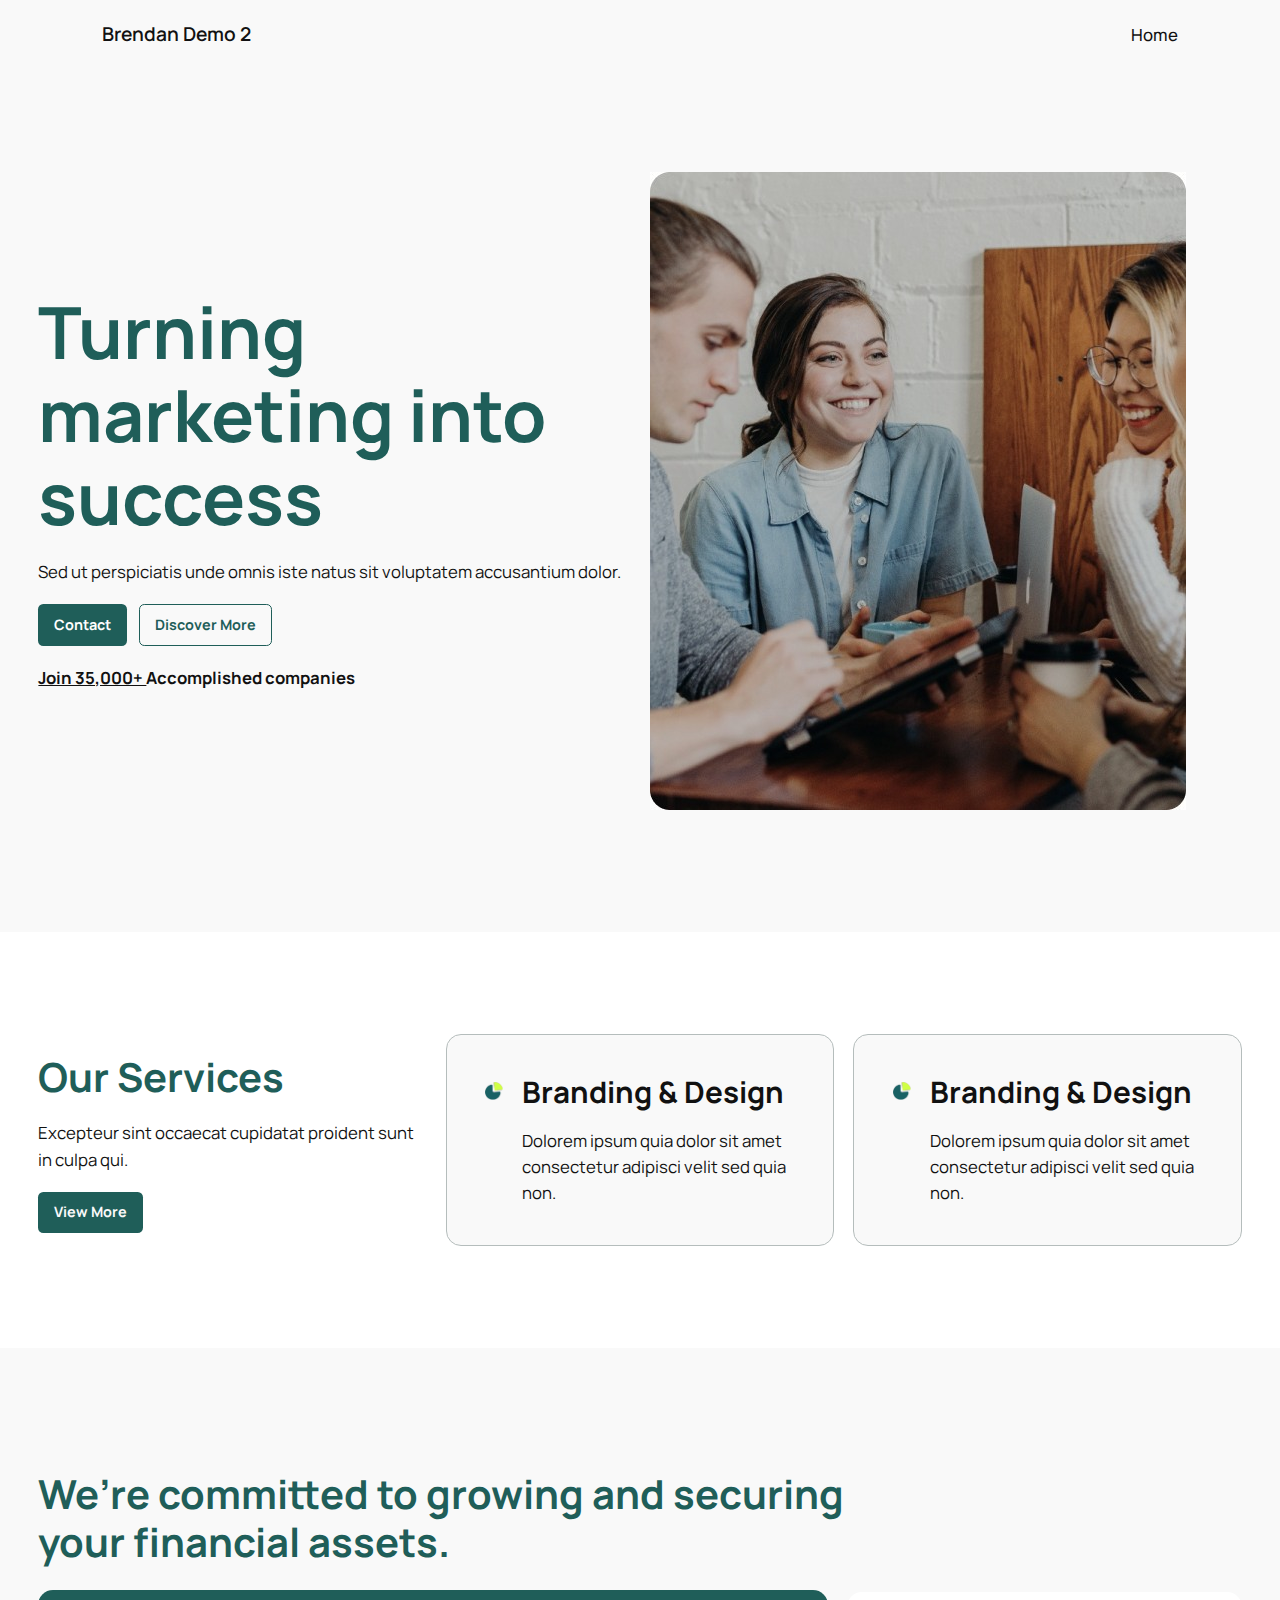
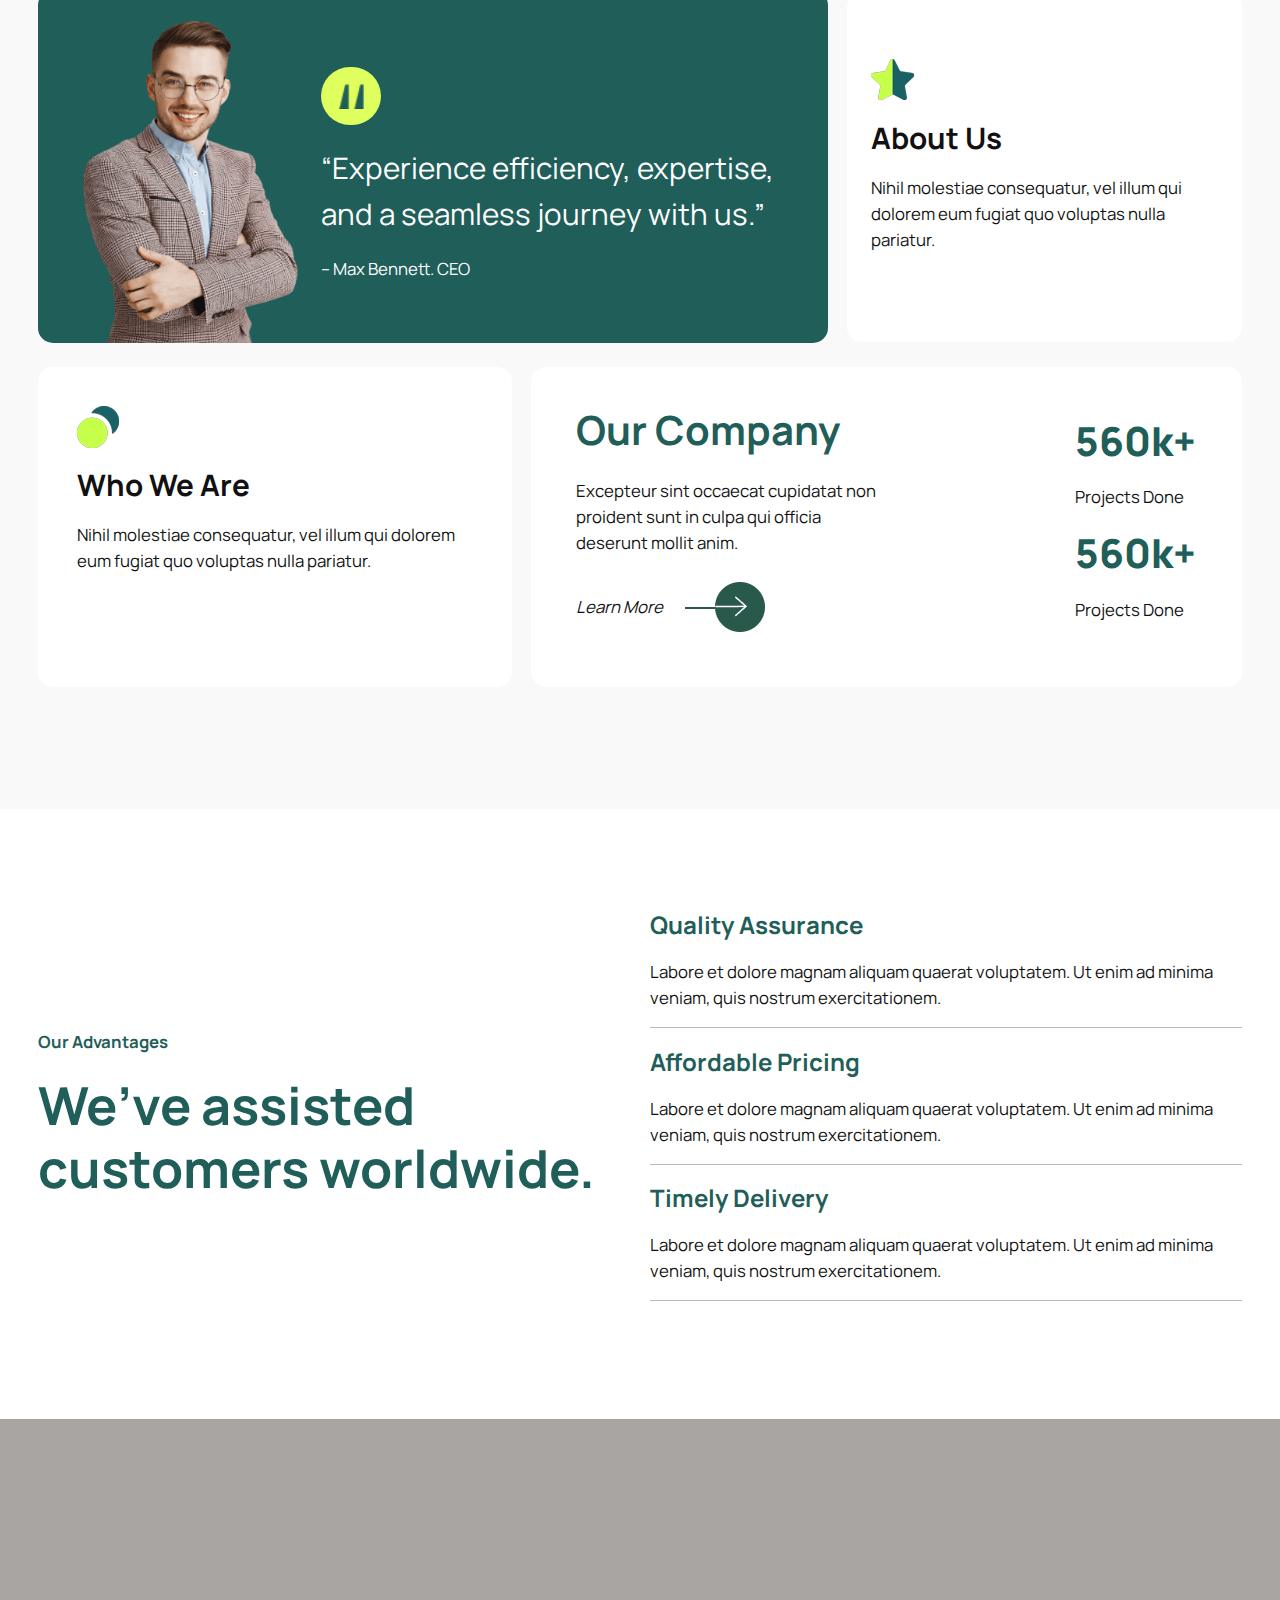
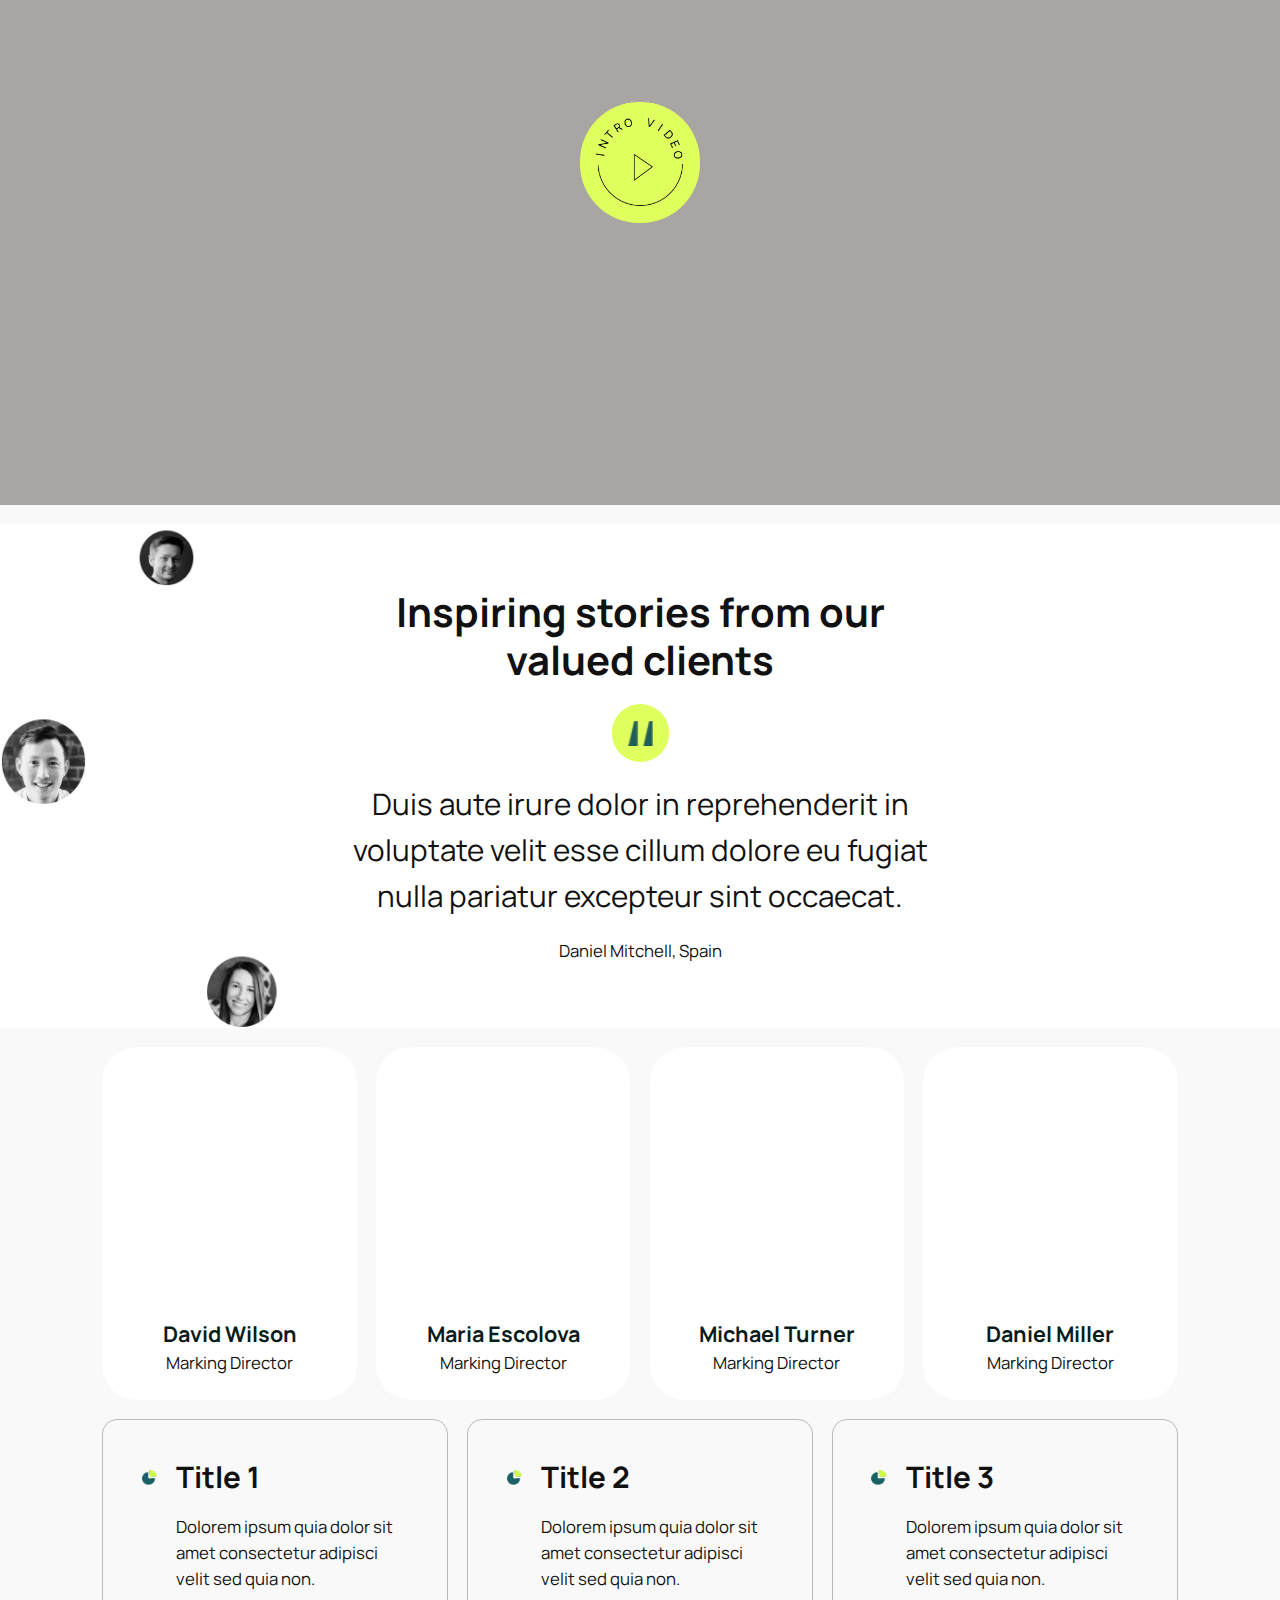
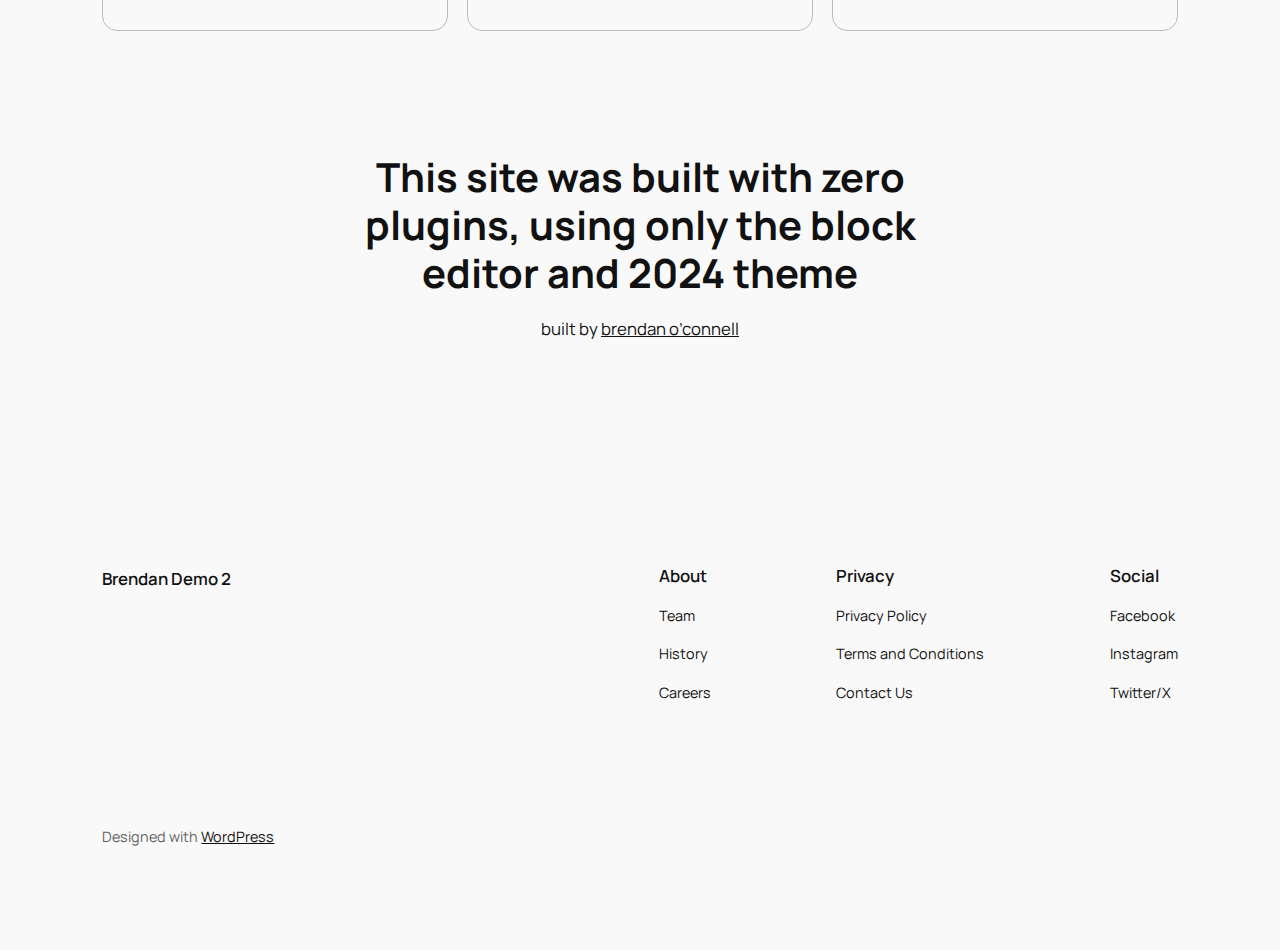
==== index.html @ fa1d24cc "Updated/Added simply-static-1-1719449692" ====
<!DOCTYPE html>
<html lang="en-US">
<head>
	<meta charset="UTF-8">
	<meta name="viewport" content="width=device-width, initial-scale=1">
<meta name="robots" content="max-image-preview:large">
<title>Brendan Demo 2</title>
<link rel="alternate" type="application/rss+xml" title="Brendan Demo 2 &raquo; Feed" href="/feed/">
<link rel="alternate" type="application/rss+xml" title="Brendan Demo 2 &raquo; Comments Feed" href="/comments/feed/">
<script>
window._wpemojiSettings = {"baseUrl":"https:\/\/s.w.org\/images\/core\/emoji\/15.0.3\/72x72\/","ext":".png","svgUrl":"https:\/\/s.w.org\/images\/core\/emoji\/15.0.3\/svg\/","svgExt":".svg","source":{"concatemoji":"\/wp-includes\/js\/wp-emoji-release.min.js?ver=6.5.3"}};
/*! This file is auto-generated */
!function(i,n){var o,s,e;function c(e){try{var t={supportTests:e,timestamp:(new Date).valueOf()};sessionStorage.setItem(o,JSON.stringify(t))}catch(e){}}function p(e,t,n){e.clearRect(0,0,e.canvas.width,e.canvas.height),e.fillText(t,0,0);var t=new Uint32Array(e.getImageData(0,0,e.canvas.width,e.canvas.height).data),r=(e.clearRect(0,0,e.canvas.width,e.canvas.height),e.fillText(n,0,0),new Uint32Array(e.getImageData(0,0,e.canvas.width,e.canvas.height).data));return t.every(function(e,t){return e===r[t]})}function u(e,t,n){switch(t){case"flag":return n(e,"🏳️‍⚧️","🏳️​⚧️")?!1:!n(e,"🇺🇳","🇺​🇳")&&!n(e,"🏴󠁧󠁢󠁥󠁮󠁧󠁿","🏴​󠁧​󠁢​󠁥​󠁮​󠁧​󠁿");case"emoji":return!n(e,"🐦‍⬛","🐦​⬛")}return!1}function f(e,t,n){var r="undefined"!=typeof WorkerGlobalScope&&self instanceof WorkerGlobalScope?new OffscreenCanvas(300,150):i.createElement("canvas"),a=r.getContext("2d",{willReadFrequently:!0}),o=(a.textBaseline="top",a.font="600 32px Arial",{});return e.forEach(function(e){o[e]=t(a,e,n)}),o}function t(e){var t=i.createElement("script");t.src=e,t.defer=!0,i.head.appendChild(t)}"undefined"!=typeof Promise&&(o="wpEmojiSettingsSupports",s=["flag","emoji"],n.supports={everything:!0,everythingExceptFlag:!0},e=new Promise(function(e){i.addEventListener("DOMContentLoaded",e,{once:!0})}),new Promise(function(t){var n=function(){try{var e=JSON.parse(sessionStorage.getItem(o));if("object"==typeof e&&"number"==typeof e.timestamp&&(new Date).valueOf()<e.timestamp+604800&&"object"==typeof e.supportTests)return e.supportTests}catch(e){}return null}();if(!n){if("undefined"!=typeof Worker&&"undefined"!=typeof OffscreenCanvas&&"undefined"!=typeof URL&&URL.createObjectURL&&"undefined"!=typeof Blob)try{var e="postMessage("+f.toString()+"("+[JSON.stringify(s),u.toString(),p.toString()].join(",")+"));",r=new Blob([e],{type:"text/javascript"}),a=new Worker(URL.createObjectURL(r),{name:"wpTestEmojiSupports"});return void(a.onmessage=function(e){c(n=e.data),a.terminate(),t(n)})}catch(e){}c(n=f(s,u,p))}t(n)}).then(function(e){for(var t in e)n.supports[t]=e[t],n.supports.everything=n.supports.everything&&n.supports[t],"flag"!==t&&(n.supports.everythingExceptFlag=n.supports.everythingExceptFlag&&n.supports[t]);n.supports.everythingExceptFlag=n.supports.everythingExceptFlag&&!n.supports.flag,n.DOMReady=!1,n.readyCallback=function(){n.DOMReady=!0}}).then(function(){return e}).then(function(){var e;n.supports.everything||(n.readyCallback(),(e=n.source||{}).concatemoji?t(e.concatemoji):e.wpemoji&&e.twemoji&&(t(e.twemoji),t(e.wpemoji)))}))}((window,document),window._wpemojiSettings);
</script>
<style id="wp-block-site-logo-inline-css">.wp-block-site-logo{box-sizing:border-box;line-height:0}.wp-block-site-logo a{display:inline-block;line-height:0}.wp-block-site-logo.is-default-size img{height:auto;width:120px}.wp-block-site-logo img{height:auto;max-width:100%}.wp-block-site-logo a,.wp-block-site-logo img{border-radius:inherit}.wp-block-site-logo.aligncenter{margin-left:auto;margin-right:auto;text-align:center}.wp-block-site-logo.is-style-rounded{border-radius:9999px}</style>
<style id="wp-block-site-title-inline-css">.wp-block-site-title a{color:inherit}</style>
<style id="wp-block-group-inline-css">.wp-block-group{box-sizing:border-box}</style>
<style id="wp-block-page-list-inline-css">.wp-block-navigation .wp-block-page-list{align-items:var(--navigation-layout-align,initial);background-color:inherit;display:flex;flex-direction:var(--navigation-layout-direction,initial);flex-wrap:var(--navigation-layout-wrap,wrap);justify-content:var(--navigation-layout-justify,initial)}.wp-block-navigation .wp-block-navigation-item{background-color:inherit}</style>
<link rel="stylesheet" id="wp-block-navigation-css" href="/wp-includes/blocks/navigation/style.min.css?ver=6.5.3" media="all">
<style id="wp-block-heading-inline-css">h1.has-background,h2.has-background,h3.has-background,h4.has-background,h5.has-background,h6.has-background{padding:1.25em 2.375em}h1.has-text-align-left[style*=writing-mode]:where([style*=vertical-lr]),h1.has-text-align-right[style*=writing-mode]:where([style*=vertical-rl]),h2.has-text-align-left[style*=writing-mode]:where([style*=vertical-lr]),h2.has-text-align-right[style*=writing-mode]:where([style*=vertical-rl]),h3.has-text-align-left[style*=writing-mode]:where([style*=vertical-lr]),h3.has-text-align-right[style*=writing-mode]:where([style*=vertical-rl]),h4.has-text-align-left[style*=writing-mode]:where([style*=vertical-lr]),h4.has-text-align-right[style*=writing-mode]:where([style*=vertical-rl]),h5.has-text-align-left[style*=writing-mode]:where([style*=vertical-lr]),h5.has-text-align-right[style*=writing-mode]:where([style*=vertical-rl]),h6.has-text-align-left[style*=writing-mode]:where([style*=vertical-lr]),h6.has-text-align-right[style*=writing-mode]:where([style*=vertical-rl]){rotate:180deg}

				.is-style-asterisk:before {
					content: '';
					width: 1.5rem;
					height: 3rem;
					background: var(--wp--preset--color--contrast-2, currentColor);
					clip-path: path('M11.93.684v8.039l5.633-5.633 1.216 1.23-5.66 5.66h8.04v1.737H13.2l5.701 5.701-1.23 1.23-5.742-5.742V21h-1.737v-8.094l-5.77 5.77-1.23-1.217 5.743-5.742H.842V9.98h8.162l-5.701-5.7 1.23-1.231 5.66 5.66V.684h1.737Z');
					display: block;
				}

				/* Hide the asterisk if the heading has no content, to avoid using empty headings to display the asterisk only, which is an A11Y issue */
				.is-style-asterisk:empty:before {
					content: none;
				}

				.is-style-asterisk:-moz-only-whitespace:before {
					content: none;
				}

				.is-style-asterisk.has-text-align-center:before {
					margin: 0 auto;
				}

				.is-style-asterisk.has-text-align-right:before {
					margin-left: auto;
				}

				.rtl .is-style-asterisk.has-text-align-left:before {
					margin-right: auto;
				}</style>
<style id="wp-block-paragraph-inline-css">.is-small-text{font-size:.875em}.is-regular-text{font-size:1em}.is-large-text{font-size:2.25em}.is-larger-text{font-size:3em}.has-drop-cap:not(:focus):first-letter{float:left;font-size:8.4em;font-style:normal;font-weight:100;line-height:.68;margin:.05em .1em 0 0;text-transform:uppercase}body.rtl .has-drop-cap:not(:focus):first-letter{float:none;margin-left:.1em}p.has-drop-cap.has-background{overflow:hidden}p.has-background{padding:1.25em 2.375em}:where(p.has-text-color:not(.has-link-color)) a{color:inherit}p.has-text-align-left[style*="writing-mode:vertical-lr"],p.has-text-align-right[style*="writing-mode:vertical-rl"]{rotate:180deg}</style>
<style id="wp-block-button-inline-css">.wp-block-button__link{box-sizing:border-box;cursor:pointer;display:inline-block;text-align:center;word-break:break-word}.wp-block-button__link.aligncenter{text-align:center}.wp-block-button__link.alignright{text-align:right}:where(.wp-block-button__link){border-radius:9999px;box-shadow:none;padding:calc(.667em + 2px) calc(1.333em + 2px);text-decoration:none}.wp-block-button[style*=text-decoration] .wp-block-button__link{text-decoration:inherit}.wp-block-buttons>.wp-block-button.has-custom-width{max-width:none}.wp-block-buttons>.wp-block-button.has-custom-width .wp-block-button__link{width:100%}.wp-block-buttons>.wp-block-button.has-custom-font-size .wp-block-button__link{font-size:inherit}.wp-block-buttons>.wp-block-button.wp-block-button__width-25{width:calc(25% - var(--wp--style--block-gap, .5em)*.75)}.wp-block-buttons>.wp-block-button.wp-block-button__width-50{width:calc(50% - var(--wp--style--block-gap, .5em)*.5)}.wp-block-buttons>.wp-block-button.wp-block-button__width-75{width:calc(75% - var(--wp--style--block-gap, .5em)*.25)}.wp-block-buttons>.wp-block-button.wp-block-button__width-100{flex-basis:100%;width:100%}.wp-block-buttons.is-vertical>.wp-block-button.wp-block-button__width-25{width:25%}.wp-block-buttons.is-vertical>.wp-block-button.wp-block-button__width-50{width:50%}.wp-block-buttons.is-vertical>.wp-block-button.wp-block-button__width-75{width:75%}.wp-block-button.is-style-squared,.wp-block-button__link.wp-block-button.is-style-squared{border-radius:0}.wp-block-button.no-border-radius,.wp-block-button__link.no-border-radius{border-radius:0!important}.wp-block-button .wp-block-button__link:where(.is-style-outline),.wp-block-button:where(.is-style-outline)>.wp-block-button__link{border:2px solid;padding:.667em 1.333em}.wp-block-button .wp-block-button__link:where(.is-style-outline):not(.has-text-color),.wp-block-button:where(.is-style-outline)>.wp-block-button__link:not(.has-text-color){color:currentColor}.wp-block-button .wp-block-button__link:where(.is-style-outline):not(.has-background),.wp-block-button:where(.is-style-outline)>.wp-block-button__link:not(.has-background){background-color:initial;background-image:none}.wp-block-button .wp-block-button__link:where(.has-border-color){border-width:initial}.wp-block-button .wp-block-button__link:where([style*=border-top-color]){border-top-width:medium}.wp-block-button .wp-block-button__link:where([style*=border-right-color]){border-right-width:medium}.wp-block-button .wp-block-button__link:where([style*=border-bottom-color]){border-bottom-width:medium}.wp-block-button .wp-block-button__link:where([style*=border-left-color]){border-left-width:medium}.wp-block-button .wp-block-button__link:where([style*=border-style]){border-width:initial}.wp-block-button .wp-block-button__link:where([style*=border-top-style]){border-top-width:medium}.wp-block-button .wp-block-button__link:where([style*=border-right-style]){border-right-width:medium}.wp-block-button .wp-block-button__link:where([style*=border-bottom-style]){border-bottom-width:medium}.wp-block-button .wp-block-button__link:where([style*=border-left-style]){border-left-width:medium}</style>
<style id="twentytwentyfour-button-style-outline-inline-css">.wp-block-button.is-style-outline
	> .wp-block-button__link:not(.has-text-color, .has-background):hover {
	background-color: var(--wp--preset--color--contrast-2, var(--wp--preset--color--contrast, transparent));
	color: var(--wp--preset--color--base);
	border-color: var(--wp--preset--color--contrast-2, var(--wp--preset--color--contrast, currentColor));
}</style>
<style id="wp-block-buttons-inline-css">.wp-block-buttons.is-vertical{flex-direction:column}.wp-block-buttons.is-vertical>.wp-block-button:last-child{margin-bottom:0}.wp-block-buttons>.wp-block-button{display:inline-block;margin:0}.wp-block-buttons.is-content-justification-left{justify-content:flex-start}.wp-block-buttons.is-content-justification-left.is-vertical{align-items:flex-start}.wp-block-buttons.is-content-justification-center{justify-content:center}.wp-block-buttons.is-content-justification-center.is-vertical{align-items:center}.wp-block-buttons.is-content-justification-right{justify-content:flex-end}.wp-block-buttons.is-content-justification-right.is-vertical{align-items:flex-end}.wp-block-buttons.is-content-justification-space-between{justify-content:space-between}.wp-block-buttons.aligncenter{text-align:center}.wp-block-buttons:not(.is-content-justification-space-between,.is-content-justification-right,.is-content-justification-left,.is-content-justification-center) .wp-block-button.aligncenter{margin-left:auto;margin-right:auto;width:100%}.wp-block-buttons[style*=text-decoration] .wp-block-button,.wp-block-buttons[style*=text-decoration] .wp-block-button__link{text-decoration:inherit}.wp-block-buttons.has-custom-font-size .wp-block-button__link{font-size:inherit}.wp-block-button.aligncenter{text-align:center}</style>
<link rel="stylesheet" id="wp-block-image-css" href="/wp-includes/blocks/image/style.min.css?ver=6.5.3" media="all">
<style id="wp-block-columns-inline-css">.wp-block-columns{align-items:normal!important;box-sizing:border-box;display:flex;flex-wrap:wrap!important}@media (min-width:782px){.wp-block-columns{flex-wrap:nowrap!important}}.wp-block-columns.are-vertically-aligned-top{align-items:flex-start}.wp-block-columns.are-vertically-aligned-center{align-items:center}.wp-block-columns.are-vertically-aligned-bottom{align-items:flex-end}@media (max-width:781px){.wp-block-columns:not(.is-not-stacked-on-mobile)>.wp-block-column{flex-basis:100%!important}}@media (min-width:782px){.wp-block-columns:not(.is-not-stacked-on-mobile)>.wp-block-column{flex-basis:0;flex-grow:1}.wp-block-columns:not(.is-not-stacked-on-mobile)>.wp-block-column[style*=flex-basis]{flex-grow:0}}.wp-block-columns.is-not-stacked-on-mobile{flex-wrap:nowrap!important}.wp-block-columns.is-not-stacked-on-mobile>.wp-block-column{flex-basis:0;flex-grow:1}.wp-block-columns.is-not-stacked-on-mobile>.wp-block-column[style*=flex-basis]{flex-grow:0}:where(.wp-block-columns){margin-bottom:1.75em}:where(.wp-block-columns.has-background){padding:1.25em 2.375em}.wp-block-column{flex-grow:1;min-width:0;overflow-wrap:break-word;word-break:break-word}.wp-block-column.is-vertically-aligned-top{align-self:flex-start}.wp-block-column.is-vertically-aligned-center{align-self:center}.wp-block-column.is-vertically-aligned-bottom{align-self:flex-end}.wp-block-column.is-vertically-aligned-stretch{align-self:stretch}.wp-block-column.is-vertically-aligned-bottom,.wp-block-column.is-vertically-aligned-center,.wp-block-column.is-vertically-aligned-top{width:100%}</style>
<style id="wp-block-separator-inline-css">@charset "UTF-8";.wp-block-separator{border:none;border-top:2px solid}.wp-block-separator.is-style-dots{background:none!important;border:none;height:auto;line-height:1;text-align:center}.wp-block-separator.is-style-dots:before{color:currentColor;content:"···";font-family:serif;font-size:1.5em;letter-spacing:2em;padding-left:2em}</style>
<link rel="stylesheet" id="wp-block-cover-css" href="/wp-includes/blocks/cover/style.min.css?ver=6.5.3" media="all">
<style id="wp-block-navigation-link-inline-css">.wp-block-navigation .wp-block-navigation-item__label{overflow-wrap:break-word}.wp-block-navigation .wp-block-navigation-item__description{display:none}.link-ui-tools{border-top:1px solid #f0f0f0;padding:8px}.link-ui-block-inserter{padding-top:8px}.link-ui-block-inserter__back{margin-left:8px;text-transform:uppercase}.components-popover-pointer-events-trap{background-color:initial;cursor:pointer;inset:0;position:fixed;z-index:1000000}

				.is-style-arrow-link .wp-block-navigation-item__label:after {
					content: "\2197";
					padding-inline-start: 0.25rem;
					vertical-align: middle;
					text-decoration: none;
					display: inline-block;
				}</style>
<style id="wp-emoji-styles-inline-css">img.wp-smiley, img.emoji {
		display: inline !important;
		border: none !important;
		box-shadow: none !important;
		height: 1em !important;
		width: 1em !important;
		margin: 0 0.07em !important;
		vertical-align: -0.1em !important;
		background: none !important;
		padding: 0 !important;
	}</style>
<style id="wp-block-library-inline-css">:root{--wp-admin-theme-color:#007cba;--wp-admin-theme-color--rgb:0,124,186;--wp-admin-theme-color-darker-10:#006ba1;--wp-admin-theme-color-darker-10--rgb:0,107,161;--wp-admin-theme-color-darker-20:#005a87;--wp-admin-theme-color-darker-20--rgb:0,90,135;--wp-admin-border-width-focus:2px;--wp-block-synced-color:#7a00df;--wp-block-synced-color--rgb:122,0,223;--wp-bound-block-color:#9747ff}@media (min-resolution:192dpi){:root{--wp-admin-border-width-focus:1.5px}}.wp-element-button{cursor:pointer}:root{--wp--preset--font-size--normal:16px;--wp--preset--font-size--huge:42px}:root .has-very-light-gray-background-color{background-color:#eee}:root .has-very-dark-gray-background-color{background-color:#313131}:root .has-very-light-gray-color{color:#eee}:root .has-very-dark-gray-color{color:#313131}:root .has-vivid-green-cyan-to-vivid-cyan-blue-gradient-background{background:linear-gradient(135deg,#00d084,#0693e3)}:root .has-purple-crush-gradient-background{background:linear-gradient(135deg,#34e2e4,#4721fb 50%,#ab1dfe)}:root .has-hazy-dawn-gradient-background{background:linear-gradient(135deg,#faaca8,#dad0ec)}:root .has-subdued-olive-gradient-background{background:linear-gradient(135deg,#fafae1,#67a671)}:root .has-atomic-cream-gradient-background{background:linear-gradient(135deg,#fdd79a,#004a59)}:root .has-nightshade-gradient-background{background:linear-gradient(135deg,#330968,#31cdcf)}:root .has-midnight-gradient-background{background:linear-gradient(135deg,#020381,#2874fc)}.has-regular-font-size{font-size:1em}.has-larger-font-size{font-size:2.625em}.has-normal-font-size{font-size:var(--wp--preset--font-size--normal)}.has-huge-font-size{font-size:var(--wp--preset--font-size--huge)}.has-text-align-center{text-align:center}.has-text-align-left{text-align:left}.has-text-align-right{text-align:right}#end-resizable-editor-section{display:none}.aligncenter{clear:both}.items-justified-left{justify-content:flex-start}.items-justified-center{justify-content:center}.items-justified-right{justify-content:flex-end}.items-justified-space-between{justify-content:space-between}.screen-reader-text{border:0;clip:rect(1px,1px,1px,1px);-webkit-clip-path:inset(50%);clip-path:inset(50%);height:1px;margin:-1px;overflow:hidden;padding:0;position:absolute;width:1px;word-wrap:normal!important}.screen-reader-text:focus{background-color:#ddd;clip:auto!important;-webkit-clip-path:none;clip-path:none;color:#444;display:block;font-size:1em;height:auto;left:5px;line-height:normal;padding:15px 23px 14px;text-decoration:none;top:5px;width:auto;z-index:100000}html :where(.has-border-color){border-style:solid}html :where([style*=border-top-color]){border-top-style:solid}html :where([style*=border-right-color]){border-right-style:solid}html :where([style*=border-bottom-color]){border-bottom-style:solid}html :where([style*=border-left-color]){border-left-style:solid}html :where([style*=border-width]){border-style:solid}html :where([style*=border-top-width]){border-top-style:solid}html :where([style*=border-right-width]){border-right-style:solid}html :where([style*=border-bottom-width]){border-bottom-style:solid}html :where([style*=border-left-width]){border-left-style:solid}html :where(img[class*=wp-image-]){height:auto;max-width:100%}:where(figure){margin:0 0 1em}html :where(.is-position-sticky){--wp-admin--admin-bar--position-offset:var(--wp-admin--admin-bar--height,0px)}@media screen and (max-width:600px){html :where(.is-position-sticky){--wp-admin--admin-bar--position-offset:0px}}</style>
<style id="global-styles-inline-css">body{--wp--preset--color--black: #000000;--wp--preset--color--cyan-bluish-gray: #abb8c3;--wp--preset--color--white: #ffffff;--wp--preset--color--pale-pink: #f78da7;--wp--preset--color--vivid-red: #cf2e2e;--wp--preset--color--luminous-vivid-orange: #ff6900;--wp--preset--color--luminous-vivid-amber: #fcb900;--wp--preset--color--light-green-cyan: #7bdcb5;--wp--preset--color--vivid-green-cyan: #00d084;--wp--preset--color--pale-cyan-blue: #8ed1fc;--wp--preset--color--vivid-cyan-blue: #0693e3;--wp--preset--color--vivid-purple: #9b51e0;--wp--preset--color--base: #f9f9f9;--wp--preset--color--base-2: #ffffff;--wp--preset--color--contrast: #111111;--wp--preset--color--contrast-2: #636363;--wp--preset--color--contrast-3: #A4A4A4;--wp--preset--color--accent: #cfcabe;--wp--preset--color--accent-2: #c2a990;--wp--preset--color--accent-3: #d8613c;--wp--preset--color--accent-4: #b1c5a4;--wp--preset--color--accent-5: #b5bdbc;--wp--preset--color--custom-primary: #1f5e59;--wp--preset--color--custom-primary-ultra-light: #e8eeee;--wp--preset--color--custom-primary-ultra-dark: #091c1a;--wp--preset--color--custom-accent: #dfff5e;--wp--preset--gradient--vivid-cyan-blue-to-vivid-purple: linear-gradient(135deg,rgba(6,147,227,1) 0%,rgb(155,81,224) 100%);--wp--preset--gradient--light-green-cyan-to-vivid-green-cyan: linear-gradient(135deg,rgb(122,220,180) 0%,rgb(0,208,130) 100%);--wp--preset--gradient--luminous-vivid-amber-to-luminous-vivid-orange: linear-gradient(135deg,rgba(252,185,0,1) 0%,rgba(255,105,0,1) 100%);--wp--preset--gradient--luminous-vivid-orange-to-vivid-red: linear-gradient(135deg,rgba(255,105,0,1) 0%,rgb(207,46,46) 100%);--wp--preset--gradient--very-light-gray-to-cyan-bluish-gray: linear-gradient(135deg,rgb(238,238,238) 0%,rgb(169,184,195) 100%);--wp--preset--gradient--cool-to-warm-spectrum: linear-gradient(135deg,rgb(74,234,220) 0%,rgb(151,120,209) 20%,rgb(207,42,186) 40%,rgb(238,44,130) 60%,rgb(251,105,98) 80%,rgb(254,248,76) 100%);--wp--preset--gradient--blush-light-purple: linear-gradient(135deg,rgb(255,206,236) 0%,rgb(152,150,240) 100%);--wp--preset--gradient--blush-bordeaux: linear-gradient(135deg,rgb(254,205,165) 0%,rgb(254,45,45) 50%,rgb(107,0,62) 100%);--wp--preset--gradient--luminous-dusk: linear-gradient(135deg,rgb(255,203,112) 0%,rgb(199,81,192) 50%,rgb(65,88,208) 100%);--wp--preset--gradient--pale-ocean: linear-gradient(135deg,rgb(255,245,203) 0%,rgb(182,227,212) 50%,rgb(51,167,181) 100%);--wp--preset--gradient--electric-grass: linear-gradient(135deg,rgb(202,248,128) 0%,rgb(113,206,126) 100%);--wp--preset--gradient--midnight: linear-gradient(135deg,rgb(2,3,129) 0%,rgb(40,116,252) 100%);--wp--preset--gradient--gradient-1: linear-gradient(to bottom, #cfcabe 0%, #F9F9F9 100%);--wp--preset--gradient--gradient-2: linear-gradient(to bottom, #C2A990 0%, #F9F9F9 100%);--wp--preset--gradient--gradient-3: linear-gradient(to bottom, #D8613C 0%, #F9F9F9 100%);--wp--preset--gradient--gradient-4: linear-gradient(to bottom, #B1C5A4 0%, #F9F9F9 100%);--wp--preset--gradient--gradient-5: linear-gradient(to bottom, #B5BDBC 0%, #F9F9F9 100%);--wp--preset--gradient--gradient-6: linear-gradient(to bottom, #A4A4A4 0%, #F9F9F9 100%);--wp--preset--gradient--gradient-7: linear-gradient(to bottom, #cfcabe 50%, #F9F9F9 50%);--wp--preset--gradient--gradient-8: linear-gradient(to bottom, #C2A990 50%, #F9F9F9 50%);--wp--preset--gradient--gradient-9: linear-gradient(to bottom, #D8613C 50%, #F9F9F9 50%);--wp--preset--gradient--gradient-10: linear-gradient(to bottom, #B1C5A4 50%, #F9F9F9 50%);--wp--preset--gradient--gradient-11: linear-gradient(to bottom, #B5BDBC 50%, #F9F9F9 50%);--wp--preset--gradient--gradient-12: linear-gradient(to bottom, #A4A4A4 50%, #F9F9F9 50%);--wp--preset--font-size--small: 0.9rem;--wp--preset--font-size--medium: 1.05rem;--wp--preset--font-size--large: clamp(1.39rem, 1.39rem + ((1vw - 0.2rem) * 0.767), 1.85rem);--wp--preset--font-size--x-large: clamp(1.85rem, 1.85rem + ((1vw - 0.2rem) * 1.083), 2.5rem);--wp--preset--font-size--xx-large: clamp(2.5rem, 2.5rem + ((1vw - 0.2rem) * 1.283), 3.27rem);--wp--preset--font-family--system-sans-serif: -apple-system, BlinkMacSystemFont, avenir next, avenir, segoe ui, helvetica neue, helvetica, Cantarell, Ubuntu, roboto, noto, arial, sans-serif;--wp--preset--font-family--system-serif: Iowan Old Style, Apple Garamond, Baskerville, Times New Roman, Droid Serif, Times, Source Serif Pro, serif, Apple Color Emoji, Segoe UI Emoji, Segoe UI Symbol;--wp--preset--font-family--manrope: Manrope, sans-serif;--wp--preset--spacing--10: 1rem;--wp--preset--spacing--20: min(1.5rem, 2vw);--wp--preset--spacing--30: min(2.5rem, 3vw);--wp--preset--spacing--40: min(4rem, 5vw);--wp--preset--spacing--50: min(6.5rem, 8vw);--wp--preset--spacing--60: min(10.5rem, 13vw);--wp--preset--shadow--natural: 6px 6px 9px rgba(0, 0, 0, 0.2);--wp--preset--shadow--deep: 12px 12px 50px rgba(0, 0, 0, 0.4);--wp--preset--shadow--sharp: 6px 6px 0px rgba(0, 0, 0, 0.2);--wp--preset--shadow--outlined: 6px 6px 0px -3px rgba(255, 255, 255, 1), 6px 6px rgba(0, 0, 0, 1);--wp--preset--shadow--crisp: 6px 6px 0px rgba(0, 0, 0, 1);}body { margin: 0;--wp--style--global--content-size: 620px;--wp--style--global--wide-size: 1280px; }.wp-site-blocks { padding-top: var(--wp--style--root--padding-top); padding-bottom: var(--wp--style--root--padding-bottom); }.has-global-padding { padding-right: var(--wp--style--root--padding-right); padding-left: var(--wp--style--root--padding-left); }.has-global-padding :where(.has-global-padding:not(.wp-block-block)) { padding-right: 0; padding-left: 0; }.has-global-padding > .alignfull { margin-right: calc(var(--wp--style--root--padding-right) * -1); margin-left: calc(var(--wp--style--root--padding-left) * -1); }.has-global-padding :where(.has-global-padding:not(.wp-block-block)) > .alignfull { margin-right: 0; margin-left: 0; }.has-global-padding > .alignfull:where(:not(.has-global-padding):not(.is-layout-flex):not(.is-layout-grid)) > :where([class*="wp-block-"]:not(.alignfull):not([class*="__"]),p,h1,h2,h3,h4,h5,h6,ul,ol) { padding-right: var(--wp--style--root--padding-right); padding-left: var(--wp--style--root--padding-left); }.has-global-padding :where(.has-global-padding) > .alignfull:where(:not(.has-global-padding)) > :where([class*="wp-block-"]:not(.alignfull):not([class*="__"]),p,h1,h2,h3,h4,h5,h6,ul,ol) { padding-right: 0; padding-left: 0; }.wp-site-blocks > .alignleft { float: left; margin-right: 2em; }.wp-site-blocks > .alignright { float: right; margin-left: 2em; }.wp-site-blocks > .aligncenter { justify-content: center; margin-left: auto; margin-right: auto; }:where(.wp-site-blocks) > * { margin-block-start: 1.2rem; margin-block-end: 0; }:where(.wp-site-blocks) > :first-child:first-child { margin-block-start: 0; }:where(.wp-site-blocks) > :last-child:last-child { margin-block-end: 0; }body { --wp--style--block-gap: 1.2rem; }:where(body .is-layout-flow)  > :first-child:first-child{margin-block-start: 0;}:where(body .is-layout-flow)  > :last-child:last-child{margin-block-end: 0;}:where(body .is-layout-flow)  > *{margin-block-start: 1.2rem;margin-block-end: 0;}:where(body .is-layout-constrained)  > :first-child:first-child{margin-block-start: 0;}:where(body .is-layout-constrained)  > :last-child:last-child{margin-block-end: 0;}:where(body .is-layout-constrained)  > *{margin-block-start: 1.2rem;margin-block-end: 0;}:where(body .is-layout-flex) {gap: 1.2rem;}:where(body .is-layout-grid) {gap: 1.2rem;}body .is-layout-flow > .alignleft{float: left;margin-inline-start: 0;margin-inline-end: 2em;}body .is-layout-flow > .alignright{float: right;margin-inline-start: 2em;margin-inline-end: 0;}body .is-layout-flow > .aligncenter{margin-left: auto !important;margin-right: auto !important;}body .is-layout-constrained > .alignleft{float: left;margin-inline-start: 0;margin-inline-end: 2em;}body .is-layout-constrained > .alignright{float: right;margin-inline-start: 2em;margin-inline-end: 0;}body .is-layout-constrained > .aligncenter{margin-left: auto !important;margin-right: auto !important;}body .is-layout-constrained > :where(:not(.alignleft):not(.alignright):not(.alignfull)){max-width: var(--wp--style--global--content-size);margin-left: auto !important;margin-right: auto !important;}body .is-layout-constrained > .alignwide{max-width: var(--wp--style--global--wide-size);}body .is-layout-flex{display: flex;}body .is-layout-flex{flex-wrap: wrap;align-items: center;}body .is-layout-flex > *{margin: 0;}body .is-layout-grid{display: grid;}body .is-layout-grid > *{margin: 0;}body{background-color: var(--wp--preset--color--base);color: var(--wp--preset--color--contrast);font-family: var(--wp--preset--font-family--manrope);font-size: var(--wp--preset--font-size--medium);font-style: normal;font-weight: 400;line-height: 1.55;--wp--style--root--padding-top: 0px;--wp--style--root--padding-right: var(--wp--preset--spacing--50);--wp--style--root--padding-bottom: 0px;--wp--style--root--padding-left: var(--wp--preset--spacing--50);}a:where(:not(.wp-element-button)){color: var(--wp--preset--color--contrast);text-decoration: underline;}a:where(:not(.wp-element-button)):hover{text-decoration: none;}h1, h2, h3, h4, h5, h6{color: var(--wp--preset--color--contrast);font-family: var(--wp--preset--font-family--manrope);font-style: normal;font-weight: 700;line-height: 1.2;}h1{font-size: var(--wp--preset--font-size--xx-large);line-height: 1.15;}h2{font-size: var(--wp--preset--font-size--x-large);}h3{font-size: var(--wp--preset--font-size--large);}h4{font-size: clamp(1.1rem, 1.1rem + ((1vw - 0.2rem) * 0.767), 1.5rem);}h5{font-size: var(--wp--preset--font-size--medium);}h6{font-size: var(--wp--preset--font-size--small);}.wp-element-button, .wp-block-button__link{background-color: var(--wp--preset--color--contrast);border-radius: .33rem;border-color: var(--wp--preset--color--contrast);border-width: 0;color: var(--wp--preset--color--base);font-family: inherit;font-size: var(--wp--preset--font-size--small);font-style: normal;font-weight: 500;line-height: inherit;padding-top: 0.6rem;padding-right: 1rem;padding-bottom: 0.6rem;padding-left: 1rem;text-decoration: none;}.wp-element-button:hover, .wp-block-button__link:hover{background-color: var(--wp--preset--color--contrast-2);border-color: var(--wp--preset--color--contrast-2);color: var(--wp--preset--color--base);}.wp-element-button:focus, .wp-block-button__link:focus{background-color: var(--wp--preset--color--contrast-2);border-color: var(--wp--preset--color--contrast-2);color: var(--wp--preset--color--base);outline-color: var(--wp--preset--color--contrast);outline-offset: 2px;}.wp-element-button:active, .wp-block-button__link:active{background-color: var(--wp--preset--color--contrast);color: var(--wp--preset--color--base);}.wp-element-caption, .wp-block-audio figcaption, .wp-block-embed figcaption, .wp-block-gallery figcaption, .wp-block-image figcaption, .wp-block-table figcaption, .wp-block-video figcaption{color: var(--wp--preset--color--contrast-2);font-family: var(--wp--preset--font-family--body);font-size: 0.8rem;}.has-black-color{color: var(--wp--preset--color--black) !important;}.has-cyan-bluish-gray-color{color: var(--wp--preset--color--cyan-bluish-gray) !important;}.has-white-color{color: var(--wp--preset--color--white) !important;}.has-pale-pink-color{color: var(--wp--preset--color--pale-pink) !important;}.has-vivid-red-color{color: var(--wp--preset--color--vivid-red) !important;}.has-luminous-vivid-orange-color{color: var(--wp--preset--color--luminous-vivid-orange) !important;}.has-luminous-vivid-amber-color{color: var(--wp--preset--color--luminous-vivid-amber) !important;}.has-light-green-cyan-color{color: var(--wp--preset--color--light-green-cyan) !important;}.has-vivid-green-cyan-color{color: var(--wp--preset--color--vivid-green-cyan) !important;}.has-pale-cyan-blue-color{color: var(--wp--preset--color--pale-cyan-blue) !important;}.has-vivid-cyan-blue-color{color: var(--wp--preset--color--vivid-cyan-blue) !important;}.has-vivid-purple-color{color: var(--wp--preset--color--vivid-purple) !important;}.has-base-color{color: var(--wp--preset--color--base) !important;}.has-base-2-color{color: var(--wp--preset--color--base-2) !important;}.has-contrast-color{color: var(--wp--preset--color--contrast) !important;}.has-contrast-2-color{color: var(--wp--preset--color--contrast-2) !important;}.has-contrast-3-color{color: var(--wp--preset--color--contrast-3) !important;}.has-accent-color{color: var(--wp--preset--color--accent) !important;}.has-accent-2-color{color: var(--wp--preset--color--accent-2) !important;}.has-accent-3-color{color: var(--wp--preset--color--accent-3) !important;}.has-accent-4-color{color: var(--wp--preset--color--accent-4) !important;}.has-accent-5-color{color: var(--wp--preset--color--accent-5) !important;}.has-custom-primary-color{color: var(--wp--preset--color--custom-primary) !important;}.has-custom-primary-ultra-light-color{color: var(--wp--preset--color--custom-primary-ultra-light) !important;}.has-custom-primary-ultra-dark-color{color: var(--wp--preset--color--custom-primary-ultra-dark) !important;}.has-custom-accent-color{color: var(--wp--preset--color--custom-accent) !important;}.has-black-background-color{background-color: var(--wp--preset--color--black) !important;}.has-cyan-bluish-gray-background-color{background-color: var(--wp--preset--color--cyan-bluish-gray) !important;}.has-white-background-color{background-color: var(--wp--preset--color--white) !important;}.has-pale-pink-background-color{background-color: var(--wp--preset--color--pale-pink) !important;}.has-vivid-red-background-color{background-color: var(--wp--preset--color--vivid-red) !important;}.has-luminous-vivid-orange-background-color{background-color: var(--wp--preset--color--luminous-vivid-orange) !important;}.has-luminous-vivid-amber-background-color{background-color: var(--wp--preset--color--luminous-vivid-amber) !important;}.has-light-green-cyan-background-color{background-color: var(--wp--preset--color--light-green-cyan) !important;}.has-vivid-green-cyan-background-color{background-color: var(--wp--preset--color--vivid-green-cyan) !important;}.has-pale-cyan-blue-background-color{background-color: var(--wp--preset--color--pale-cyan-blue) !important;}.has-vivid-cyan-blue-background-color{background-color: var(--wp--preset--color--vivid-cyan-blue) !important;}.has-vivid-purple-background-color{background-color: var(--wp--preset--color--vivid-purple) !important;}.has-base-background-color{background-color: var(--wp--preset--color--base) !important;}.has-base-2-background-color{background-color: var(--wp--preset--color--base-2) !important;}.has-contrast-background-color{background-color: var(--wp--preset--color--contrast) !important;}.has-contrast-2-background-color{background-color: var(--wp--preset--color--contrast-2) !important;}.has-contrast-3-background-color{background-color: var(--wp--preset--color--contrast-3) !important;}.has-accent-background-color{background-color: var(--wp--preset--color--accent) !important;}.has-accent-2-background-color{background-color: var(--wp--preset--color--accent-2) !important;}.has-accent-3-background-color{background-color: var(--wp--preset--color--accent-3) !important;}.has-accent-4-background-color{background-color: var(--wp--preset--color--accent-4) !important;}.has-accent-5-background-color{background-color: var(--wp--preset--color--accent-5) !important;}.has-custom-primary-background-color{background-color: var(--wp--preset--color--custom-primary) !important;}.has-custom-primary-ultra-light-background-color{background-color: var(--wp--preset--color--custom-primary-ultra-light) !important;}.has-custom-primary-ultra-dark-background-color{background-color: var(--wp--preset--color--custom-primary-ultra-dark) !important;}.has-custom-accent-background-color{background-color: var(--wp--preset--color--custom-accent) !important;}.has-black-border-color{border-color: var(--wp--preset--color--black) !important;}.has-cyan-bluish-gray-border-color{border-color: var(--wp--preset--color--cyan-bluish-gray) !important;}.has-white-border-color{border-color: var(--wp--preset--color--white) !important;}.has-pale-pink-border-color{border-color: var(--wp--preset--color--pale-pink) !important;}.has-vivid-red-border-color{border-color: var(--wp--preset--color--vivid-red) !important;}.has-luminous-vivid-orange-border-color{border-color: var(--wp--preset--color--luminous-vivid-orange) !important;}.has-luminous-vivid-amber-border-color{border-color: var(--wp--preset--color--luminous-vivid-amber) !important;}.has-light-green-cyan-border-color{border-color: var(--wp--preset--color--light-green-cyan) !important;}.has-vivid-green-cyan-border-color{border-color: var(--wp--preset--color--vivid-green-cyan) !important;}.has-pale-cyan-blue-border-color{border-color: var(--wp--preset--color--pale-cyan-blue) !important;}.has-vivid-cyan-blue-border-color{border-color: var(--wp--preset--color--vivid-cyan-blue) !important;}.has-vivid-purple-border-color{border-color: var(--wp--preset--color--vivid-purple) !important;}.has-base-border-color{border-color: var(--wp--preset--color--base) !important;}.has-base-2-border-color{border-color: var(--wp--preset--color--base-2) !important;}.has-contrast-border-color{border-color: var(--wp--preset--color--contrast) !important;}.has-contrast-2-border-color{border-color: var(--wp--preset--color--contrast-2) !important;}.has-contrast-3-border-color{border-color: var(--wp--preset--color--contrast-3) !important;}.has-accent-border-color{border-color: var(--wp--preset--color--accent) !important;}.has-accent-2-border-color{border-color: var(--wp--preset--color--accent-2) !important;}.has-accent-3-border-color{border-color: var(--wp--preset--color--accent-3) !important;}.has-accent-4-border-color{border-color: var(--wp--preset--color--accent-4) !important;}.has-accent-5-border-color{border-color: var(--wp--preset--color--accent-5) !important;}.has-custom-primary-border-color{border-color: var(--wp--preset--color--custom-primary) !important;}.has-custom-primary-ultra-light-border-color{border-color: var(--wp--preset--color--custom-primary-ultra-light) !important;}.has-custom-primary-ultra-dark-border-color{border-color: var(--wp--preset--color--custom-primary-ultra-dark) !important;}.has-custom-accent-border-color{border-color: var(--wp--preset--color--custom-accent) !important;}.has-vivid-cyan-blue-to-vivid-purple-gradient-background{background: var(--wp--preset--gradient--vivid-cyan-blue-to-vivid-purple) !important;}.has-light-green-cyan-to-vivid-green-cyan-gradient-background{background: var(--wp--preset--gradient--light-green-cyan-to-vivid-green-cyan) !important;}.has-luminous-vivid-amber-to-luminous-vivid-orange-gradient-background{background: var(--wp--preset--gradient--luminous-vivid-amber-to-luminous-vivid-orange) !important;}.has-luminous-vivid-orange-to-vivid-red-gradient-background{background: var(--wp--preset--gradient--luminous-vivid-orange-to-vivid-red) !important;}.has-very-light-gray-to-cyan-bluish-gray-gradient-background{background: var(--wp--preset--gradient--very-light-gray-to-cyan-bluish-gray) !important;}.has-cool-to-warm-spectrum-gradient-background{background: var(--wp--preset--gradient--cool-to-warm-spectrum) !important;}.has-blush-light-purple-gradient-background{background: var(--wp--preset--gradient--blush-light-purple) !important;}.has-blush-bordeaux-gradient-background{background: var(--wp--preset--gradient--blush-bordeaux) !important;}.has-luminous-dusk-gradient-background{background: var(--wp--preset--gradient--luminous-dusk) !important;}.has-pale-ocean-gradient-background{background: var(--wp--preset--gradient--pale-ocean) !important;}.has-electric-grass-gradient-background{background: var(--wp--preset--gradient--electric-grass) !important;}.has-midnight-gradient-background{background: var(--wp--preset--gradient--midnight) !important;}.has-gradient-1-gradient-background{background: var(--wp--preset--gradient--gradient-1) !important;}.has-gradient-2-gradient-background{background: var(--wp--preset--gradient--gradient-2) !important;}.has-gradient-3-gradient-background{background: var(--wp--preset--gradient--gradient-3) !important;}.has-gradient-4-gradient-background{background: var(--wp--preset--gradient--gradient-4) !important;}.has-gradient-5-gradient-background{background: var(--wp--preset--gradient--gradient-5) !important;}.has-gradient-6-gradient-background{background: var(--wp--preset--gradient--gradient-6) !important;}.has-gradient-7-gradient-background{background: var(--wp--preset--gradient--gradient-7) !important;}.has-gradient-8-gradient-background{background: var(--wp--preset--gradient--gradient-8) !important;}.has-gradient-9-gradient-background{background: var(--wp--preset--gradient--gradient-9) !important;}.has-gradient-10-gradient-background{background: var(--wp--preset--gradient--gradient-10) !important;}.has-gradient-11-gradient-background{background: var(--wp--preset--gradient--gradient-11) !important;}.has-gradient-12-gradient-background{background: var(--wp--preset--gradient--gradient-12) !important;}.has-small-font-size{font-size: var(--wp--preset--font-size--small) !important;}.has-medium-font-size{font-size: var(--wp--preset--font-size--medium) !important;}.has-large-font-size{font-size: var(--wp--preset--font-size--large) !important;}.has-x-large-font-size{font-size: var(--wp--preset--font-size--x-large) !important;}.has-xx-large-font-size{font-size: var(--wp--preset--font-size--xx-large) !important;}.has-system-sans-serif-font-family{font-family: var(--wp--preset--font-family--system-sans-serif) !important;}.has-system-serif-font-family{font-family: var(--wp--preset--font-family--system-serif) !important;}.has-manrope-font-family{font-family: var(--wp--preset--font-family--manrope) !important;}
.wp-block-navigation{font-weight: 500;}
.wp-block-navigation a:where(:not(.wp-element-button)){color: inherit;text-decoration: none;}
.wp-block-navigation a:where(:not(.wp-element-button)):hover{text-decoration: underline;}
.wp-block-button.is-style-outline .wp-block-button__link{border-width: 1px;padding-top: calc(0.6rem - 1px);padding-right: calc(1rem - 1px);padding-bottom: calc(0.6rem - 1px);padding-left: calc(1rem - 1px);}
.wp-block-buttons-is-layout-flow > :first-child:first-child{margin-block-start: 0;}.wp-block-buttons-is-layout-flow > :last-child:last-child{margin-block-end: 0;}.wp-block-buttons-is-layout-flow > *{margin-block-start: 0.7rem;margin-block-end: 0;}.wp-block-buttons-is-layout-constrained > :first-child:first-child{margin-block-start: 0;}.wp-block-buttons-is-layout-constrained > :last-child:last-child{margin-block-end: 0;}.wp-block-buttons-is-layout-constrained > *{margin-block-start: 0.7rem;margin-block-end: 0;}.wp-block-buttons-is-layout-flex{gap: 0.7rem;}.wp-block-buttons-is-layout-grid{gap: 0.7rem;}
.wp-block-image.is-style-rounded img,.wp-block-image.is-style-rounded  .wp-block-image__crop-area,.wp-block-image.is-style-rounded  .components-placeholder{border-radius: var(--wp--preset--spacing--20);}
.wp-block-separator{border-color: currentColor;border-width: 0 0 1px 0;border-style: solid;color: var(--wp--preset--color--contrast);}
.wp-block-site-tagline{color: var(--wp--preset--color--contrast-2);font-size: var(--wp--preset--font-size--small);}
.wp-block-site-title{font-family: var(--wp--preset--font-family--body);font-size: clamp(0.875rem, 0.875rem + ((1vw - 0.2rem) * 0.542), 1.2rem);font-style: normal;font-weight: 600;}
.wp-block-site-title a:where(:not(.wp-element-button)){text-decoration: none;}
.wp-block-site-title a:where(:not(.wp-element-button)):hover{text-decoration: none;}
:where(.wp-site-blocks *:focus){outline-width:2px;outline-style:solid}.wp-block-calendar.wp-block-calendar table:where(:not(.has-text-color)) th{background-color:var(--wp--preset--color--contrast-2);color:var(--wp--preset--color--base);border-color:var(--wp--preset--color--contrast-2)}.wp-block-calendar table:where(:not(.has-text-color)) td{border-color:var(--wp--preset--color--contrast-2)}.wp-block-categories{}.wp-block-categories{list-style-type:none;}.wp-block-categories li{margin-bottom: 0.5rem;}.wp-block-post-comments-form{}.wp-block-post-comments-form textarea, .wp-block-post-comments-form input{border-radius:.33rem}.wp-block-loginout{}.wp-block-loginout input{border-radius:.33rem;padding:calc(0.667em + 2px);border:1px solid #949494;}.wp-block-post-terms{}.wp-block-post-terms .wp-block-post-terms__prefix{color: var(--wp--preset--color--contrast-2);}.wp-block-query-title{}.wp-block-query-title span{font-style: italic;}.wp-block-quote{}.wp-block-quote :where(p){margin-block-start:0;margin-block-end:calc(var(--wp--preset--spacing--10) + 0.5rem);}.wp-block-quote :where(:last-child){margin-block-end:0;}.wp-block-quote.has-text-align-right.is-style-plain, .rtl .is-style-plain.wp-block-quote:not(.has-text-align-center):not(.has-text-align-left){border-width: 0 2px 0 0;padding-left:calc(var(--wp--preset--spacing--20) + 0.5rem);padding-right:calc(var(--wp--preset--spacing--20) + 0.5rem);}.wp-block-quote.has-text-align-left.is-style-plain, body:not(.rtl) .is-style-plain.wp-block-quote:not(.has-text-align-center):not(.has-text-align-right){border-width: 0 0 0 2px;padding-left:calc(var(--wp--preset--spacing--20) + 0.5rem);padding-right:calc(var(--wp--preset--spacing--20) + 0.5rem)}.wp-block-search{}.wp-block-search .wp-block-search__input{border-radius:.33rem}.wp-block-separator{}.wp-block-separator:not(.is-style-wide):not(.is-style-dots):not(.alignwide):not(.alignfull){width: var(--wp--preset--spacing--60)}</style>
<style id="core-block-supports-inline-css">.wp-container-core-group-is-layout-1.wp-container-core-group-is-layout-1 > *{margin-block-start:0;margin-block-end:0;}.wp-container-core-group-is-layout-1.wp-container-core-group-is-layout-1.wp-container-core-group-is-layout-1.wp-container-core-group-is-layout-1 > * + *{margin-block-start:0px;margin-block-end:0;}.wp-container-core-group-is-layout-2.wp-container-core-group-is-layout-2{gap:var(--wp--preset--spacing--20);}.wp-container-core-navigation-is-layout-1.wp-container-core-navigation-is-layout-1{gap:var(--wp--preset--spacing--20);justify-content:flex-end;}.wp-container-core-group-is-layout-3.wp-container-core-group-is-layout-3{justify-content:flex-start;}.wp-container-core-group-is-layout-4.wp-container-core-group-is-layout-4{justify-content:space-between;}.wp-elements-7bd1663cd3d25c960c81e75c0f087098 a:where(:not(.wp-element-button)){color:var(--wp--preset--color--custom-primary);}.wp-container-core-columns-is-layout-1.wp-container-core-columns-is-layout-1{flex-wrap:nowrap;}.wp-container-core-group-is-layout-7.wp-container-core-group-is-layout-7 > *{margin-block-start:0;margin-block-end:0;}.wp-container-core-group-is-layout-7.wp-container-core-group-is-layout-7.wp-container-core-group-is-layout-7.wp-container-core-group-is-layout-7 > * + *{margin-block-start:var(--wp--preset--spacing--50);margin-block-end:0;}.wp-elements-06ef0ae528153b521f5c23646f40169f a:where(:not(.wp-element-button)){color:var(--wp--preset--color--custom-primary);}.wp-container-core-group-is-layout-8.wp-container-core-group-is-layout-8{flex-direction:column;align-items:flex-start;}.wp-container-core-group-is-layout-10.wp-container-core-group-is-layout-10{flex-wrap:nowrap;align-items:flex-start;}.wp-container-core-group-is-layout-12.wp-container-core-group-is-layout-12{flex-wrap:nowrap;align-items:flex-start;}.wp-container-core-group-is-layout-13.wp-container-core-group-is-layout-13{flex-wrap:nowrap;}.wp-container-core-columns-is-layout-2.wp-container-core-columns-is-layout-2{flex-wrap:nowrap;}.wp-elements-9ff56d7a2b981395c99c45f3d8e5a5a8 a:where(:not(.wp-element-button)){color:var(--wp--preset--color--custom-primary);}.wp-container-core-group-is-layout-15.wp-container-core-group-is-layout-15 > :where(:not(.alignleft):not(.alignright):not(.alignfull)){max-width:870px;margin-left:0 !important;margin-right:auto !important;}.wp-container-core-group-is-layout-15.wp-container-core-group-is-layout-15 > .alignwide{max-width:870px;}.wp-container-core-group-is-layout-15.wp-container-core-group-is-layout-15 .alignfull{max-width:none;}.wp-elements-3209be3bdad03a158c88d4ce4ea43a2d a:where(:not(.wp-element-button)){color:var(--wp--preset--color--base-2);}.wp-container-core-group-is-layout-16.wp-container-core-group-is-layout-16 > :where(:not(.alignleft):not(.alignright):not(.alignfull)){max-width:25px;margin-left:auto !important;margin-right:auto !important;}.wp-container-core-group-is-layout-16.wp-container-core-group-is-layout-16 > .alignwide{max-width:25px;}.wp-container-core-group-is-layout-16.wp-container-core-group-is-layout-16 .alignfull{max-width:none;}.wp-container-core-group-is-layout-16.wp-container-core-group-is-layout-16 > .alignfull{margin-right:calc(var(--wp--preset--spacing--10) * -1);margin-left:calc(var(--wp--preset--spacing--10) * -1);}.wp-container-core-group-is-layout-17.wp-container-core-group-is-layout-17 > :where(:not(.alignleft):not(.alignright):not(.alignfull)){max-width:60px;margin-left:0 !important;margin-right:auto !important;}.wp-container-core-group-is-layout-17.wp-container-core-group-is-layout-17 > .alignwide{max-width:60px;}.wp-container-core-group-is-layout-17.wp-container-core-group-is-layout-17 .alignfull{max-width:none;}.wp-container-core-group-is-layout-18.wp-container-core-group-is-layout-18 > :where(:not(.alignleft):not(.alignright):not(.alignfull)){margin-left:0 !important;}.wp-container-core-group-is-layout-19.wp-container-core-group-is-layout-19{flex-wrap:nowrap;justify-content:flex-start;}.wp-container-core-group-is-layout-20.wp-container-core-group-is-layout-20{flex-direction:column;align-items:flex-start;justify-content:flex-end;}.wp-container-core-column-is-layout-7.wp-container-core-column-is-layout-7 > *{margin-block-start:0;margin-block-end:0;}.wp-container-core-column-is-layout-7.wp-container-core-column-is-layout-7.wp-container-core-column-is-layout-7.wp-container-core-column-is-layout-7 > * + *{margin-block-start:0;margin-block-end:0;}.wp-container-core-columns-is-layout-3.wp-container-core-columns-is-layout-3{flex-wrap:nowrap;}.wp-elements-788563cf5d58bf78c512cd2276c53e4e a:where(:not(.wp-element-button)){color:var(--wp--preset--color--custom-primary);}.wp-container-core-group-is-layout-22.wp-container-core-group-is-layout-22{flex-wrap:nowrap;}.wp-container-content-2{flex-grow:1;}.wp-container-core-group-is-layout-23.wp-container-core-group-is-layout-23{flex-wrap:nowrap;gap:var(--wp--preset--spacing--20);flex-direction:column;align-items:flex-start;}.wp-elements-e1d40a6d04b1d7b3a9249868bcb7b65e a:where(:not(.wp-element-button)){color:var(--wp--preset--color--custom-primary);}.wp-container-core-group-is-layout-24.wp-container-core-group-is-layout-24{flex-direction:column;align-items:flex-start;}.wp-container-core-group-is-layout-25.wp-container-core-group-is-layout-25{flex-wrap:nowrap;}.wp-container-core-column-is-layout-9.wp-container-core-column-is-layout-9 > *{margin-block-start:0;margin-block-end:0;}.wp-container-core-column-is-layout-9.wp-container-core-column-is-layout-9.wp-container-core-column-is-layout-9.wp-container-core-column-is-layout-9 > * + *{margin-block-start:0;margin-block-end:0;}.wp-container-core-columns-is-layout-4.wp-container-core-columns-is-layout-4{flex-wrap:nowrap;}.wp-container-core-group-is-layout-27.wp-container-core-group-is-layout-27 > *{margin-block-start:0;margin-block-end:0;}.wp-container-core-group-is-layout-27.wp-container-core-group-is-layout-27.wp-container-core-group-is-layout-27.wp-container-core-group-is-layout-27 > * + *{margin-block-start:var(--wp--preset--spacing--20);margin-block-end:0;}.wp-elements-5b3ba3d72ec1235b79554c26db837d0f a:where(:not(.wp-element-button)){color:var(--wp--preset--color--custom-primary);}.wp-elements-d04cf65d06d8276ca23a124d62adae77 a:where(:not(.wp-element-button)){color:var(--wp--preset--color--custom-primary);}.wp-elements-5c1daa13f822bb9a5f4a251d77d38e9d a:where(:not(.wp-element-button)){color:var(--wp--preset--color--custom-primary);}.wp-elements-b632c04adcc28d7f59d729fcde59395d a:where(:not(.wp-element-button)){color:var(--wp--preset--color--custom-primary);}.wp-elements-bec7e0c14c539b5f6854b9d61c381e81 a:where(:not(.wp-element-button)){color:var(--wp--preset--color--custom-primary);}.wp-container-core-columns-is-layout-5.wp-container-core-columns-is-layout-5{flex-wrap:nowrap;}.wp-container-core-group-is-layout-33.wp-container-core-group-is-layout-33 > *{margin-block-start:0;margin-block-end:0;}.wp-container-core-group-is-layout-33.wp-container-core-group-is-layout-33.wp-container-core-group-is-layout-33.wp-container-core-group-is-layout-33 > * + *{margin-block-start:var(--wp--preset--spacing--40);margin-block-end:0;}.wp-container-core-group-is-layout-34.wp-container-core-group-is-layout-34 > *{margin-block-start:0;margin-block-end:0;}.wp-container-core-group-is-layout-34.wp-container-core-group-is-layout-34.wp-container-core-group-is-layout-34.wp-container-core-group-is-layout-34 > * + *{margin-block-start:0;margin-block-end:0;}.wp-container-core-group-is-layout-35.wp-container-core-group-is-layout-35 > :where(:not(.alignleft):not(.alignright):not(.alignfull)){max-width:120px;margin-left:auto !important;margin-right:auto !important;}.wp-container-core-group-is-layout-35.wp-container-core-group-is-layout-35 > .alignwide{max-width:120px;}.wp-container-core-group-is-layout-35.wp-container-core-group-is-layout-35 .alignfull{max-width:none;}.wp-container-core-group-is-layout-36.wp-container-core-group-is-layout-36 > :where(:not(.alignleft):not(.alignright):not(.alignfull)){max-width:25px;margin-left:auto !important;margin-right:auto !important;}.wp-container-core-group-is-layout-36.wp-container-core-group-is-layout-36 > .alignwide{max-width:25px;}.wp-container-core-group-is-layout-36.wp-container-core-group-is-layout-36 .alignfull{max-width:none;}.wp-container-core-group-is-layout-36.wp-container-core-group-is-layout-36 > .alignfull{margin-right:calc(var(--wp--preset--spacing--10) * -1);margin-left:calc(var(--wp--preset--spacing--10) * -1);}.wp-container-core-group-is-layout-37.wp-container-core-group-is-layout-37{flex-direction:column;align-items:center;}.wp-elements-eff3043e0356ae0f3eb6fe9821fd49b5 a:where(:not(.wp-element-button)){color:var(--wp--preset--color--custom-primary-ultra-dark);}.wp-container-core-group-is-layout-39.wp-container-core-group-is-layout-39 > *{margin-block-start:0;margin-block-end:0;}.wp-container-core-group-is-layout-39.wp-container-core-group-is-layout-39.wp-container-core-group-is-layout-39.wp-container-core-group-is-layout-39 > * + *{margin-block-start:0;margin-block-end:0;}.wp-container-core-group-is-layout-40.wp-container-core-group-is-layout-40 > *{margin-block-start:0;margin-block-end:0;}.wp-container-core-group-is-layout-40.wp-container-core-group-is-layout-40.wp-container-core-group-is-layout-40.wp-container-core-group-is-layout-40 > * + *{margin-block-start:0;margin-block-end:0;}.wp-elements-6120bc58640c765ccad6beeec4aecde9 a:where(:not(.wp-element-button)){color:var(--wp--preset--color--custom-primary-ultra-dark);}.wp-container-core-group-is-layout-41.wp-container-core-group-is-layout-41 > *{margin-block-start:0;margin-block-end:0;}.wp-container-core-group-is-layout-41.wp-container-core-group-is-layout-41.wp-container-core-group-is-layout-41.wp-container-core-group-is-layout-41 > * + *{margin-block-start:0;margin-block-end:0;}.wp-container-core-group-is-layout-42.wp-container-core-group-is-layout-42 > *{margin-block-start:0;margin-block-end:0;}.wp-container-core-group-is-layout-42.wp-container-core-group-is-layout-42.wp-container-core-group-is-layout-42.wp-container-core-group-is-layout-42 > * + *{margin-block-start:0;margin-block-end:0;}.wp-elements-7f0e9a8c6454df7cfe129c0f62467341 a:where(:not(.wp-element-button)){color:var(--wp--preset--color--custom-primary-ultra-dark);}.wp-container-core-group-is-layout-43.wp-container-core-group-is-layout-43 > *{margin-block-start:0;margin-block-end:0;}.wp-container-core-group-is-layout-43.wp-container-core-group-is-layout-43.wp-container-core-group-is-layout-43.wp-container-core-group-is-layout-43 > * + *{margin-block-start:0;margin-block-end:0;}.wp-container-core-group-is-layout-44.wp-container-core-group-is-layout-44 > *{margin-block-start:0;margin-block-end:0;}.wp-container-core-group-is-layout-44.wp-container-core-group-is-layout-44.wp-container-core-group-is-layout-44.wp-container-core-group-is-layout-44 > * + *{margin-block-start:0;margin-block-end:0;}.wp-elements-609e3803b2597f60cb7b2195512e9dbe a:where(:not(.wp-element-button)){color:var(--wp--preset--color--custom-primary-ultra-dark);}.wp-container-core-group-is-layout-45.wp-container-core-group-is-layout-45 > *{margin-block-start:0;margin-block-end:0;}.wp-container-core-group-is-layout-45.wp-container-core-group-is-layout-45.wp-container-core-group-is-layout-45.wp-container-core-group-is-layout-45 > * + *{margin-block-start:0;margin-block-end:0;}.wp-container-core-group-is-layout-46.wp-container-core-group-is-layout-46 > *{margin-block-start:0;margin-block-end:0;}.wp-container-core-group-is-layout-46.wp-container-core-group-is-layout-46.wp-container-core-group-is-layout-46.wp-container-core-group-is-layout-46 > * + *{margin-block-start:0;margin-block-end:0;}.wp-container-core-columns-is-layout-6.wp-container-core-columns-is-layout-6{flex-wrap:nowrap;}.wp-container-core-group-is-layout-48.wp-container-core-group-is-layout-48{flex-wrap:nowrap;align-items:flex-start;}.wp-container-core-group-is-layout-50.wp-container-core-group-is-layout-50{flex-wrap:nowrap;align-items:flex-start;}.wp-container-core-group-is-layout-52.wp-container-core-group-is-layout-52{flex-wrap:nowrap;align-items:flex-start;}.wp-container-core-columns-is-layout-7.wp-container-core-columns-is-layout-7{flex-wrap:nowrap;}.wp-container-core-group-is-layout-55.wp-container-core-group-is-layout-55{flex-direction:column;align-items:flex-start;}.wp-container-core-navigation-is-layout-2.wp-container-core-navigation-is-layout-2{gap:var(--wp--preset--spacing--10);flex-direction:column;align-items:flex-start;}.wp-container-core-group-is-layout-56.wp-container-core-group-is-layout-56{gap:var(--wp--preset--spacing--10);flex-direction:column;align-items:flex-start;}.wp-container-core-group-is-layout-57.wp-container-core-group-is-layout-57{flex-direction:column;align-items:stretch;}.wp-container-core-navigation-is-layout-3.wp-container-core-navigation-is-layout-3{gap:var(--wp--preset--spacing--10);flex-direction:column;align-items:flex-start;}.wp-container-core-group-is-layout-58.wp-container-core-group-is-layout-58{gap:var(--wp--preset--spacing--10);flex-direction:column;align-items:flex-start;}.wp-container-core-group-is-layout-59.wp-container-core-group-is-layout-59{flex-direction:column;align-items:stretch;}.wp-container-core-navigation-is-layout-4.wp-container-core-navigation-is-layout-4{gap:var(--wp--preset--spacing--10);flex-direction:column;align-items:flex-start;}.wp-container-core-group-is-layout-60.wp-container-core-group-is-layout-60{gap:var(--wp--preset--spacing--10);flex-direction:column;align-items:flex-start;}.wp-container-core-group-is-layout-61.wp-container-core-group-is-layout-61{flex-direction:column;align-items:stretch;}.wp-container-core-group-is-layout-62.wp-container-core-group-is-layout-62{justify-content:space-between;align-items:flex-start;}.wp-container-core-columns-is-layout-8.wp-container-core-columns-is-layout-8{flex-wrap:nowrap;}.wp-elements-69a005592d8de9c85f5c3744bd9a4e03 a:where(:not(.wp-element-button)){color:var(--wp--preset--color--contrast);}</style>
<style id="wp-block-template-skip-link-inline-css">.skip-link.screen-reader-text {
			border: 0;
			clip: rect(1px,1px,1px,1px);
			clip-path: inset(50%);
			height: 1px;
			margin: -1px;
			overflow: hidden;
			padding: 0;
			position: absolute !important;
			width: 1px;
			word-wrap: normal !important;
		}

		.skip-link.screen-reader-text:focus {
			background-color: #eee;
			clip: auto !important;
			clip-path: none;
			color: #444;
			display: block;
			font-size: 1em;
			height: auto;
			left: 5px;
			line-height: normal;
			padding: 15px 23px 14px;
			text-decoration: none;
			top: 5px;
			width: auto;
			z-index: 100000;
		}</style>
<link rel="stylesheet" id="microthemer-css" href="/wp-content/micro-themes/active-styles.css?mts=129#038;ver=6.5.3" media="all">
<script src="/wp-includes/js/jquery/jquery.min.js?ver=3.7.1" id="jquery-core-js"></script>
<script src="/wp-includes/js/jquery/jquery-migrate.min.js?ver=3.4.1" id="jquery-migrate-js"></script>
<script id="mt_animation_events-js-extra">var MT_Events_Data = {"inview":[{"event":"inview","code":".fadeinup .mt-inview","type":"animation","mqKey":"all-devices","mq":false},{"event":"inview","code":".wp-block-column p","type":"animation","target":"self","mqKey":"all-devices","mq":false},{"event":"inview","code":".wp-block-post-content-is-layout-constrained .wp-container-core-group-is-layout-33","type":"transition","mqKey":"all-devices","mq":false}]};</script>
<script src="/wp-content/micro-themes/animation-events.js?mtv=7.3.0.8&amp;ver=6.5.3" id="mt_animation_events-js"></script>
<link rel="https://api.w.org/" href="/wp-json/">
<link rel="alternate" type="application/json" href="/wp-json/wp/v2/pages/10">
<link rel="EditURI" type="application/rsd+xml" title="RSD" href="/xmlrpc.php?rsd">
<meta name="generator" content="WordPress 6.5.3">
<link rel="canonical" href="/">
<link rel="shortlink" href="/">
<link rel="alternate" type="application/json+oembed" href="/wp-json/oembed/1.0/embed?url=https%3A%2F%2F%2F">
<link rel="alternate" type="text/xml+oembed" href="/wp-json/oembed/1.0/embed?url=https%3A%2F%2F%2F#038;format=xml">
<script id="wp-load-polyfill-importmap">
( HTMLScriptElement.supports && HTMLScriptElement.supports("importmap") ) || document.write( '<script src="/wp-includes/js/dist/vendor/wp-polyfill-importmap.min.js?ver=1.8.2"><\/scr' + 'ipt>' );
</script>
<script type="importmap" id="wp-importmap">{"imports":{"@wordpress\/interactivity":"\/wp-includes\/js\/dist\/interactivity.min.js?ver=6.5.3"}}</script>
<script type="module" src="/wp-includes/blocks/navigation/view.min.js?ver=6.5.3" id="@wordpress/block-library/navigation-js-module"></script>
<link rel="modulepreload" href="/wp-includes/js/dist/interactivity.min.js?ver=6.5.3" id="@wordpress/interactivity-js-modulepreload">
<style id="wp-fonts-local">@font-face{font-family:Manrope;font-style:normal;font-weight:800;font-display:fallback;src:url('/wp-content/uploads/fonts/xn7_YHE41ni1AdIRqAuZuw1Bx9mbZk59E-_A87jxeN7B.woff2') format('woff2');}
@font-face{font-family:Manrope;font-style:normal;font-weight:700;font-display:fallback;src:url('/wp-content/uploads/fonts/xn7_YHE41ni1AdIRqAuZuw1Bx9mbZk4aE-_A87jxeN7B.woff2') format('woff2');}
@font-face{font-family:Manrope;font-style:normal;font-weight:500;font-display:fallback;src:url('/wp-content/uploads/fonts/xn7_YHE41ni1AdIRqAuZuw1Bx9mbZk7PFO_A87jxeN7B.woff2') format('woff2');}
@font-face{font-family:Manrope;font-style:normal;font-weight:600;font-display:fallback;src:url('/wp-content/uploads/fonts/xn7_YHE41ni1AdIRqAuZuw1Bx9mbZk4jE-_A87jxeN7B.woff2') format('woff2');}
@font-face{font-family:Manrope;font-style:normal;font-weight:400;font-display:fallback;src:url('/wp-content/uploads/fonts/xn7_YHE41ni1AdIRqAuZuw1Bx9mbZk79FO_A87jxeN7B.woff2') format('woff2');}</style>
</head>

<body class="home page-template page-template-page-no-title page page-id-10 wp-embed-responsive mtp-10 mtp-page-home">

<div class="wp-site-blocks">
<header class="wp-block-template-part">
<div class="wp-block-group alignwide has-base-background-color has-background has-global-padding is-layout-constrained wp-block-group-is-layout-constrained" style="padding-top:20px;padding-bottom:20px">
	
	<div class="wp-block-group alignwide is-content-justification-space-between is-layout-flex wp-container-core-group-is-layout-4 wp-block-group-is-layout-flex">
		
		<div class="wp-block-group is-layout-flex wp-container-core-group-is-layout-2 wp-block-group-is-layout-flex">
			

			
			<div class="wp-block-group is-layout-flow wp-container-core-group-is-layout-1 wp-block-group-is-layout-flow">
				<p class="wp-block-site-title"><a href="/" target="_self" rel="home" aria-current="page">Brendan Demo 2</a></p>
			</div>
			
		</div>
		

		
		<div class="wp-block-group is-content-justification-left is-layout-flex wp-container-core-group-is-layout-3 wp-block-group-is-layout-flex">
			<nav class="is-responsive items-justified-right wp-block-navigation is-horizontal is-content-justification-right is-layout-flex wp-container-core-navigation-is-layout-1 wp-block-navigation-is-layout-flex" aria-label="" data-wp-interactive="core/navigation" data-wp-context='{"overlayOpenedBy":{"click":false,"hover":false,"focus":false},"type":"overlay","roleAttribute":"","ariaLabel":"Menu"}'><button aria-haspopup="dialog" aria-label="Open menu" class="wp-block-navigation__responsive-container-open " data-wp-on--click="actions.openMenuOnClick" data-wp-on--keydown="actions.handleMenuKeydown"><svg width="24" height="24" xmlns="http://www.w3.org/2000/svg" viewbox="0 0 24 24" aria-hidden="true" focusable="false"><rect x="4" y="7.5" width="16" height="1.5"></rect><rect x="4" y="15" width="16" height="1.5"></rect></svg></button>
				<div class="wp-block-navigation__responsive-container  " id="modal-1" data-wp-class--has-modal-open="state.isMenuOpen" data-wp-class--is-menu-open="state.isMenuOpen" data-wp-watch="callbacks.initMenu" data-wp-on--keydown="actions.handleMenuKeydown" data-wp-on--focusout="actions.handleMenuFocusout" tabindex="-1">
					<div class="wp-block-navigation__responsive-close" tabindex="-1">
						<div class="wp-block-navigation__responsive-dialog" data-wp-bind--aria-modal="state.ariaModal" data-wp-bind--aria-label="state.ariaLabel" data-wp-bind--role="state.roleAttribute">
							<button aria-label="Close menu" class="wp-block-navigation__responsive-container-close" data-wp-on--click="actions.closeMenuOnClick"><svg xmlns="http://www.w3.org/2000/svg" viewbox="0 0 24 24" width="24" height="24" aria-hidden="true" focusable="false"><path d="M13 11.8l6.1-6.3-1-1-6.1 6.2-6.1-6.2-1 1 6.1 6.3-6.5 6.7 1 1 6.5-6.6 6.5 6.6 1-1z"></path></svg></button>
							<div class="wp-block-navigation__responsive-container-content" data-wp-watch="callbacks.focusFirstElement" id="modal-1-content">
								<ul class="wp-block-navigation__container is-responsive items-justified-right wp-block-navigation"><ul class="wp-block-page-list"><li class="wp-block-pages-list__item current-menu-item wp-block-navigation-item open-on-hover-click menu-item-home"><a class="wp-block-pages-list__item__link wp-block-navigation-item__content" href="/" aria-current="page">Home</a></li></ul></ul>
							</div>
						</div>
					</div>
				</div></nav>
		</div>
		
	</div>
	
</div>
</header>


<main class="wp-block-group is-layout-flow wp-block-group-is-layout-flow" style="margin-top:0">
	<div class="entry-content wp-block-post-content has-global-padding is-layout-constrained wp-block-post-content-is-layout-constrained">
<section class="wp-block-group alignfull mctr-xpvvxs has-global-padding is-layout-constrained wp-container-core-group-is-layout-7 wp-block-group-is-layout-constrained" style="padding-top:var(--wp--preset--spacing--50);padding-right:var(--wp--preset--spacing--30);padding-bottom:var(--wp--preset--spacing--50);padding-left:var(--wp--preset--spacing--30)">
<div class="wp-block-columns alignwide mctr-yu2kxw is-layout-flex wp-container-core-columns-is-layout-1 wp-block-columns-is-layout-flex">
<div class="wp-block-column is-vertically-aligned-center mctr-8lxb7z is-layout-flow wp-block-column-is-layout-flow">
<div class="wp-block-group mctr-xcs4y2 has-global-padding is-layout-constrained wp-block-group-is-layout-constrained">
<h1 class="wp-block-heading has-custom-primary-color has-text-color has-link-color wp-elements-7bd1663cd3d25c960c81e75c0f087098" style="font-size:clamp(2.418rem, 2.418rem + ((1vw - 0.2rem) * 3.47), 4.5rem);">Turning marketing into success</h1>



<p class="mctr-smttbe">Sed ut perspiciatis unde omnis iste natus sit voluptatem accusantium dolor.</p>



<div class="wp-block-buttons is-layout-flex wp-block-buttons-is-layout-flex">
<div class="wp-block-button"><a class="wp-block-button__link has-base-2-color has-custom-primary-background-color has-text-color has-background has-link-color wp-element-button"><strong>Contact</strong></a></div>



<div class="wp-block-button is-style-outline"><a class="wp-block-button__link has-custom-primary-color has-text-color has-link-color wp-element-button"><strong>Discover More</strong></a></div>
</div>



<p><strong><span style="text-decoration: underline;">Join 35,000+&nbsp;</span>Accomplished companies</strong></p>
</div>
</div>



<div class="wp-block-column is-layout-flow wp-block-column-is-layout-flow">
<figure class="wp-block-image size-full"><img fetchpriority="high" decoding="async" width="536" height="638" src="/wp-content/uploads/2024/06/marketing-7-oef-7.jpg" alt="" class="wp-image-35" style="object-fit:cover" srcset="/wp-content/uploads/2024/06/marketing-7-oef-7.jpg 536w, /wp-content/uploads/2024/06/marketing-7-oef-7-252x300.jpg 252w, /wp-content/uploads/2024/06/marketing-7-oef-7-500x595.jpg 500w" sizes="(max-width: 536px) 100vw, 536px"></figure>
</div>
</div>
</section>



<div class="wp-block-group alignfull has-base-2-background-color has-background has-global-padding is-layout-constrained wp-block-group-is-layout-constrained" style="padding-top:var(--wp--preset--spacing--50);padding-right:var(--wp--preset--spacing--30);padding-bottom:var(--wp--preset--spacing--50);padding-left:var(--wp--preset--spacing--30)">
<div class="wp-block-columns alignwide is-layout-flex wp-container-core-columns-is-layout-2 wp-block-columns-is-layout-flex">
<div class="wp-block-column is-layout-flow wp-block-column-is-layout-flow">
<div class="wp-block-group is-vertical is-layout-flex wp-container-core-group-is-layout-8 wp-block-group-is-layout-flex">
<p></p>



<h2 class="wp-block-heading has-custom-primary-color has-text-color has-link-color wp-elements-06ef0ae528153b521f5c23646f40169f">Our Services</h2>



<p>Excepteur sint occaecat cupidatat proident sunt in culpa qui.</p>



<div class="wp-block-buttons is-layout-flex wp-block-buttons-is-layout-flex">
<div class="wp-block-button"><a class="wp-block-button__link has-custom-primary-background-color has-background wp-element-button"><strong>View More</strong></a></div>
</div>
</div>
</div>



<div class="wp-block-column is-layout-flow wp-block-column-is-layout-flow">
<div class="wp-block-group has-border-color has-accent-5-border-color has-base-background-color has-background is-nowrap is-layout-flex wp-container-core-group-is-layout-10 wp-block-group-is-layout-flex" style="border-width:1px;border-radius:15px;padding-top:var(--wp--preset--spacing--30);padding-right:var(--wp--preset--spacing--30);padding-bottom:var(--wp--preset--spacing--30);padding-left:var(--wp--preset--spacing--30)">
<figure class="wp-block-image size-full"><img decoding="async" width="37" height="37" src="/wp-content/uploads/2024/06/marketing-7-oef-19.png" alt="" class="wp-image-47"></figure>



<div class="wp-block-group has-global-padding is-layout-constrained wp-block-group-is-layout-constrained">
<h3 class="wp-block-heading">Branding &amp; Design</h3>



<p>Dolorem ipsum quia dolor sit amet consectetur adipisci velit sed quia non.</p>
</div>
</div>
</div>



<div class="wp-block-column is-layout-flow wp-block-column-is-layout-flow">
<div class="wp-block-group is-nowrap is-layout-flex wp-container-core-group-is-layout-13 wp-block-group-is-layout-flex">
<div class="wp-block-group has-border-color has-accent-5-border-color has-base-background-color has-background is-nowrap is-layout-flex wp-container-core-group-is-layout-12 wp-block-group-is-layout-flex" style="border-width:1px;border-radius:15px;padding-top:var(--wp--preset--spacing--30);padding-right:var(--wp--preset--spacing--30);padding-bottom:var(--wp--preset--spacing--30);padding-left:var(--wp--preset--spacing--30)">
<figure class="wp-block-image size-full"><img decoding="async" width="37" height="37" src="/wp-content/uploads/2024/06/marketing-7-oef-19.png" alt="" class="wp-image-47"></figure>



<div class="wp-block-group has-global-padding is-layout-constrained wp-block-group-is-layout-constrained">
<h3 class="wp-block-heading">Branding &amp; Design</h3>



<p>Dolorem ipsum quia dolor sit amet consectetur adipisci velit sed quia non.</p>
</div>
</div>
</div>
</div>
</div>
</div>



<section class="wp-block-group alignfull mctr-se3yh1 has-global-padding is-layout-constrained wp-container-core-group-is-layout-27 wp-block-group-is-layout-constrained" style="padding-top:var(--wp--preset--spacing--50);padding-right:var(--wp--preset--spacing--30);padding-bottom:var(--wp--preset--spacing--50);padding-left:var(--wp--preset--spacing--30)">
<div class="wp-block-group alignwide has-global-padding is-content-justification-left is-layout-constrained wp-container-core-group-is-layout-15 wp-block-group-is-layout-constrained">
<h2 class="wp-block-heading alignwide is-style-default has-custom-primary-color has-text-color has-link-color wp-elements-9ff56d7a2b981395c99c45f3d8e5a5a8">We’re committed to growing and securing your financial assets.</h2>
</div>



<div class="wp-block-columns alignwide mctr-t2k47v is-layout-flex wp-container-core-columns-is-layout-3 wp-block-columns-is-layout-flex">
<div class="wp-block-column is-layout-flow wp-block-column-is-layout-flow" style="flex-basis:66.66%">
<div class="wp-block-group has-base-2-color has-custom-primary-background-color has-text-color has-background has-link-color wp-elements-3209be3bdad03a158c88d4ce4ea43a2d is-content-justification-left is-nowrap is-layout-flex wp-container-core-group-is-layout-19 wp-block-group-is-layout-flex" style="border-radius:15px;min-height:351px;padding-top:var(--wp--preset--spacing--10);padding-right:var(--wp--preset--spacing--20);padding-left:var(--wp--preset--spacing--20)">
<figure class="wp-block-image size-full mctr-wdx62x"><img decoding="async" width="308" height="434" src="/wp-content/uploads/2024/06/marketing-7-oef-12.png" alt="" class="wp-image-39" srcset="/wp-content/uploads/2024/06/marketing-7-oef-12.png 308w, /wp-content/uploads/2024/06/marketing-7-oef-12-213x300.png 213w" sizes="(max-width: 308px) 100vw, 308px"></figure>



<div class="wp-block-group mctr-yg23zh has-global-padding is-content-justification-left is-layout-constrained wp-container-core-group-is-layout-18 wp-block-group-is-layout-constrained">
<div class="wp-block-group mctr-3zy7yb has-global-padding is-content-justification-left is-layout-constrained wp-container-core-group-is-layout-17 wp-block-group-is-layout-constrained">
<div class="wp-block-group has-custom-accent-background-color has-background has-global-padding is-layout-constrained wp-container-core-group-is-layout-16 wp-block-group-is-layout-constrained" style="border-radius:50px;padding-top:var(--wp--preset--spacing--10);padding-right:var(--wp--preset--spacing--10);padding-bottom:var(--wp--preset--spacing--10);padding-left:var(--wp--preset--spacing--10)">
<figure class="wp-block-image size-full is-resized"><img loading="lazy" decoding="async" width="20" height="23" src="/wp-content/uploads/2024/06/marketing-7-oef-20.png" alt="" class="wp-image-48" style="object-fit:cover;width:25px;height:25px"></figure>
</div>
</div>



<p class="has-large-font-size">“Experience efficiency, expertise, and a seamless journey with us.”</p>



<p>– Max Bennett.&nbsp;CEO</p>
</div>
</div>
</div>



<div class="wp-block-column is-vertically-aligned-center mctr-1h38vb is-layout-flow wp-container-core-column-is-layout-7 wp-block-column-is-layout-flow" style="padding-top:0;padding-right:0;padding-bottom:0;padding-left:0;flex-basis:33.33%">
<div class="wp-block-group mctr-qeg7kt has-base-2-background-color has-background is-vertical is-content-justification-left is-layout-flex wp-container-core-group-is-layout-20 wp-block-group-is-layout-flex" style="border-radius:15px;min-height:350px;padding-top:var(--wp--preset--spacing--30);padding-right:var(--wp--preset--spacing--20);padding-bottom:var(--wp--preset--spacing--20);padding-left:var(--wp--preset--spacing--20)">
<figure class="wp-block-image size-full"><img loading="lazy" decoding="async" width="44" height="42" src="/wp-content/uploads/2024/06/marketing-7-oef-15.png" alt="" class="wp-image-43"></figure>



<h3 class="wp-block-heading">About Us</h3>



<p>Nihil molestiae consequatur, vel illum qui dolorem eum fugiat quo voluptas nulla pariatur.</p>



<figure class="wp-block-image"><img decoding="async" src="https://149448400.v2.pressablecdn.com/wp-content/uploads/2023/10/marketing-7-oef-13arrr.png" alt="" class="wp-image-84431" title=""></figure>



<p><a href="https://play.divi.express/marketing-7/?_gl=1*w9i3mj*_ga*MjAwMjQxMjA0OS4xNzE1NjE2Mzc5*_ga_XVTH10526L*MTcxNzM1MDkxMC4xNS4xLjE3MTczNTEwNTYuNDguMC4w*_gcl_au*NjY4MTczNzM0LjE3MTU2MTYzNzk.#"></a></p>
</div>
</div>
</div>



<div class="wp-block-columns alignwide are-vertically-aligned-center is-layout-flex wp-container-core-columns-is-layout-4 wp-block-columns-is-layout-flex" style="padding-top:0;padding-bottom:0">
<div class="wp-block-column is-vertically-aligned-center has-global-padding is-layout-constrained wp-block-column-is-layout-constrained" style="border-style:none;border-width:0px;padding-top:0;padding-right:0;padding-bottom:0;padding-left:0;flex-basis:40%">
<div class="wp-block-group alignwide mctr-vcboe9 has-base-2-background-color has-background has-global-padding is-layout-constrained wp-block-group-is-layout-constrained" style="border-radius:15px;min-height:320px;padding-top:var(--wp--preset--spacing--30);padding-right:var(--wp--preset--spacing--30);padding-bottom:var(--wp--preset--spacing--30);padding-left:var(--wp--preset--spacing--30)">
<figure class="wp-block-image size-full"><img loading="lazy" decoding="async" width="42" height="42" src="/wp-content/uploads/2024/06/marketing-7-oef-16.png" alt="" class="wp-image-44"></figure>



<h3 class="wp-block-heading">Who We Are</h3>



<p>Nihil molestiae consequatur, vel illum qui dolorem eum fugiat quo voluptas nulla pariatur.</p>



<figure class="wp-block-image"><img decoding="async" src="https://149448400.v2.pressablecdn.com/wp-content/uploads/2023/10/marketing-7-oef-13arrr.png" alt="" class="wp-image-84431" title=""></figure>
</div>
</div>



<div class="wp-block-column is-vertically-aligned-center has-global-padding is-layout-constrained wp-container-core-column-is-layout-9 wp-block-column-is-layout-constrained" style="padding-top:0;padding-right:0;padding-bottom:0;padding-left:0;flex-basis:60%">
<div class="wp-block-group alignwide has-base-2-background-color has-background has-global-padding is-layout-constrained wp-block-group-is-layout-constrained" style="border-radius:15px;min-height:320px;padding-top:var(--wp--preset--spacing--30);padding-right:var(--wp--preset--spacing--30);padding-bottom:var(--wp--preset--spacing--30);padding-left:var(--wp--preset--spacing--30)">
<div class="wp-block-group is-nowrap is-layout-flex wp-container-core-group-is-layout-25 wp-block-group-is-layout-flex">
<div class="wp-block-group wp-container-content-2 is-vertical is-nowrap is-layout-flex wp-container-core-group-is-layout-23 wp-block-group-is-layout-flex">
<h3 class="wp-block-heading has-custom-primary-color has-text-color has-link-color has-x-large-font-size wp-elements-788563cf5d58bf78c512cd2276c53e4e">Our Company</h3>



<p>Excepteur sint occaecat cupidatat non<br> proident sunt in culpa qui officia<br> deserunt mollit anim.</p>



<div class="wp-block-group is-nowrap is-layout-flex wp-container-core-group-is-layout-22 wp-block-group-is-layout-flex">
<p><em>Learn More</em></p>



<figure class="wp-block-image size-full"><img loading="lazy" decoding="async" width="84" height="54" src="/wp-content/uploads/2024/06/marketing-7-oef-13.png" alt="" class="wp-image-40"></figure>
</div>
</div>



<div class="wp-block-group is-vertical is-content-justification-left is-layout-flex wp-container-core-group-is-layout-24 wp-block-group-is-layout-flex">
<h3 class="wp-block-heading has-custom-primary-color has-text-color has-link-color has-x-large-font-size wp-elements-e1d40a6d04b1d7b3a9249868bcb7b65e"><strong>560k+</strong></h3>



<p>Projects Done</p>



<h3 class="wp-block-heading has-custom-primary-color has-text-color has-link-color has-x-large-font-size wp-elements-e1d40a6d04b1d7b3a9249868bcb7b65e"><strong>560k+</strong></h3>



<p>Projects Done</p>
</div>
</div>
</div>
</div>
</div>
</section>



<div class="wp-block-group alignfull has-base-2-background-color has-background has-global-padding is-layout-constrained wp-container-core-group-is-layout-33 wp-block-group-is-layout-constrained" style="padding-top:var(--wp--preset--spacing--50);padding-right:var(--wp--preset--spacing--30);padding-bottom:var(--wp--preset--spacing--50);padding-left:var(--wp--preset--spacing--30)">
<div class="wp-block-columns alignwide is-layout-flex wp-container-core-columns-is-layout-5 wp-block-columns-is-layout-flex">
<div class="wp-block-column is-vertically-aligned-center is-layout-flow wp-block-column-is-layout-flow">
<div class="wp-block-group has-global-padding is-layout-constrained wp-block-group-is-layout-constrained">
<p class="has-custom-primary-color has-text-color has-link-color wp-elements-5b3ba3d72ec1235b79554c26db837d0f" style="font-style:normal;font-weight:700">Our Advantages</p>



<h2 class="wp-block-heading has-custom-primary-color has-text-color has-link-color has-xx-large-font-size wp-elements-d04cf65d06d8276ca23a124d62adae77">We’ve assisted customers worldwide.</h2>
</div>
</div>



<div class="wp-block-column is-layout-flow wp-block-column-is-layout-flow">
<div class="wp-block-group has-global-padding is-layout-constrained wp-block-group-is-layout-constrained">
<div class="wp-block-group has-global-padding is-layout-constrained wp-block-group-is-layout-constrained">
<h4 class="wp-block-heading has-custom-primary-color has-text-color has-link-color wp-elements-5c1daa13f822bb9a5f4a251d77d38e9d">Quality Assurance</h4>



<p>Labore et dolore magnam aliquam quaerat voluptatem. Ut enim ad minima veniam, quis nostrum exercitationem.</p>



<hr class="wp-block-separator has-text-color has-accent-5-color has-alpha-channel-opacity has-accent-5-background-color has-background is-style-wide" style="margin-top:var(--wp--preset--spacing--10);margin-bottom:var(--wp--preset--spacing--10)">
</div>



<div class="wp-block-group has-global-padding is-layout-constrained wp-block-group-is-layout-constrained">
<h4 class="wp-block-heading has-custom-primary-color has-text-color has-link-color wp-elements-b632c04adcc28d7f59d729fcde59395d">Affordable Pricing</h4>



<p>Labore et dolore magnam aliquam quaerat voluptatem. Ut enim ad minima veniam, quis nostrum exercitationem.</p>



<hr class="wp-block-separator has-text-color has-accent-5-color has-alpha-channel-opacity has-accent-5-background-color has-background is-style-wide" style="margin-top:var(--wp--preset--spacing--10);margin-bottom:var(--wp--preset--spacing--10)">
</div>



<div class="wp-block-group has-global-padding is-layout-constrained wp-block-group-is-layout-constrained">
<h4 class="wp-block-heading has-custom-primary-color has-text-color has-link-color wp-elements-bec7e0c14c539b5f6854b9d61c381e81">Timely Delivery</h4>



<p>Labore et dolore magnam aliquam quaerat voluptatem. Ut enim ad minima veniam, quis nostrum exercitationem.</p>



<hr class="wp-block-separator has-text-color has-accent-5-color has-alpha-channel-opacity has-accent-5-background-color has-background is-style-wide" style="margin-top:var(--wp--preset--spacing--10);margin-bottom:var(--wp--preset--spacing--10)">
</div>
</div>
</div>
</div>
</div>



<div class="wp-block-cover alignfull" style="margin-top:0;margin-bottom:0;padding-top:0;padding-bottom:0;min-height:686px;aspect-ratio:unset;">
<span aria-hidden="true" class="wp-block-cover__background has-background-dim" style="background-color:#5a524b"></span><img loading="lazy" decoding="async" width="1320" height="674" class="wp-block-cover__image-background wp-image-34" alt="" src="/wp-content/uploads/2024/06/marketing-7-oef-6-1.jpg" style="object-position:34% 34%" data-object-fit="cover" data-object-position="34% 34%" srcset="/wp-content/uploads/2024/06/marketing-7-oef-6-1.jpg 1320w, /wp-content/uploads/2024/06/marketing-7-oef-6-1-300x153.jpg 300w, /wp-content/uploads/2024/06/marketing-7-oef-6-1-1024x523.jpg 1024w, /wp-content/uploads/2024/06/marketing-7-oef-6-1-768x392.jpg 768w, /wp-content/uploads/2024/06/marketing-7-oef-6-1-500x255.jpg 500w, /wp-content/uploads/2024/06/marketing-7-oef-6-1-800x408.jpg 800w, /wp-content/uploads/2024/06/marketing-7-oef-6-1-1280x654.jpg 1280w" sizes="(max-width: 1320px) 100vw, 1320px"><div class="wp-block-cover__inner-container has-global-padding is-layout-constrained wp-block-cover-is-layout-constrained">
<div class="wp-block-group has-global-padding is-layout-constrained wp-container-core-group-is-layout-35 wp-block-group-is-layout-constrained">
<div class="wp-block-group has-custom-accent-background-color has-background has-global-padding is-layout-constrained wp-container-core-group-is-layout-34 wp-block-group-is-layout-constrained" style="border-radius:59px;margin-top:0;margin-bottom:0;padding-top:var(--wp--preset--spacing--10);padding-right:var(--wp--preset--spacing--10);padding-bottom:var(--wp--preset--spacing--10);padding-left:var(--wp--preset--spacing--10)">
<figure class="wp-block-image aligncenter size-full"><img loading="lazy" decoding="async" width="154" height="156" src="/wp-content/uploads/2024/06/marketing-7-oef-9.png" alt="" class="wp-image-37"></figure>
</div>
</div>
</div>
</div>



<div class="wp-block-group alignfull has-background has-global-padding is-layout-constrained wp-block-group-is-layout-constrained" style="padding-top:var(--wp--preset--spacing--40);padding-right:var(--wp--preset--spacing--40);padding-bottom:var(--wp--preset--spacing--40);padding-left:var(--wp--preset--spacing--40);background-image:url('/wp-content/uploads/2024/06/marketing-7-oef-14.png');background-size:cover;">
<div class="wp-block-group is-vertical is-content-justification-center is-layout-flex wp-container-core-group-is-layout-37 wp-block-group-is-layout-flex">
<h2 class="wp-block-heading has-text-align-center">Inspiring stories from our valued clients</h2>



<div class="wp-block-group has-custom-accent-background-color has-background has-global-padding is-layout-constrained wp-container-core-group-is-layout-36 wp-block-group-is-layout-constrained" style="border-radius:50px;padding-top:var(--wp--preset--spacing--10);padding-right:var(--wp--preset--spacing--10);padding-bottom:var(--wp--preset--spacing--10);padding-left:var(--wp--preset--spacing--10)">
<figure class="wp-block-image size-full is-resized"><img loading="lazy" decoding="async" width="20" height="23" src="/wp-content/uploads/2024/06/marketing-7-oef-20.png" alt="" class="wp-image-48" style="object-fit:cover;width:25px;height:25px"></figure>
</div>



<p class="has-text-align-center has-large-font-size">Duis aute irure dolor in reprehenderit in voluptate velit esse cillum dolore eu fugiat nulla pariatur excepteur sint occaecat.</p>



<p>Daniel Mitchell,&nbsp;Spain</p>
</div>
</div>



<div class="wp-block-columns alignwide is-layout-flex wp-container-core-columns-is-layout-6 wp-block-columns-is-layout-flex">
<div class="wp-block-column is-layout-flow wp-block-column-is-layout-flow">
<div class="wp-block-group has-base-2-background-color has-background has-global-padding is-layout-constrained wp-container-core-group-is-layout-40 wp-block-group-is-layout-constrained" style="border-radius:35px">
<figure class="wp-block-image alignwide size-full"><img loading="lazy" decoding="async" width="300" height="290" src="/wp-content/uploads/2024/06/marketing-7-oef-2-1.jpg" alt="" class="wp-image-26"></figure>



<div class="wp-block-group has-global-padding is-content-justification-center is-layout-constrained wp-container-core-group-is-layout-39 wp-block-group-is-layout-constrained" style="border-radius:25px;padding-top:var(--wp--preset--spacing--20);padding-bottom:var(--wp--preset--spacing--20)">
<p class="has-text-align-center has-custom-primary-ultra-dark-color has-text-color has-link-color wp-elements-eff3043e0356ae0f3eb6fe9821fd49b5" style="font-size:clamp(0.901rem, 0.901rem + ((1vw - 0.2rem) * 0.748), 1.35rem);"><strong>David Wilson</strong></p>



<p class="has-text-align-center">Marking Director</p>
</div>
</div>
</div>



<div class="wp-block-column is-layout-flow wp-block-column-is-layout-flow">
<div class="wp-block-group has-base-2-background-color has-background has-global-padding is-layout-constrained wp-container-core-group-is-layout-42 wp-block-group-is-layout-constrained" style="border-radius:35px">
<figure class="wp-block-image alignwide size-full"><img loading="lazy" decoding="async" width="300" height="290" src="/wp-content/uploads/2024/06/marketing-7-oef-3.jpg" alt="" class="wp-image-27"></figure>



<div class="wp-block-group has-global-padding is-content-justification-center is-layout-constrained wp-container-core-group-is-layout-41 wp-block-group-is-layout-constrained" style="border-radius:25px;padding-top:var(--wp--preset--spacing--20);padding-bottom:var(--wp--preset--spacing--20)">
<p class="has-text-align-center has-custom-primary-ultra-dark-color has-text-color has-link-color wp-elements-6120bc58640c765ccad6beeec4aecde9" style="font-size:clamp(0.901rem, 0.901rem + ((1vw - 0.2rem) * 0.748), 1.35rem);"><strong>Maria Escolova</strong></p>



<p class="has-text-align-center">Marking Director</p>
</div>
</div>
</div>



<div class="wp-block-column is-layout-flow wp-block-column-is-layout-flow">
<div class="wp-block-group has-base-2-background-color has-background has-global-padding is-layout-constrained wp-container-core-group-is-layout-44 wp-block-group-is-layout-constrained" style="border-radius:35px">
<figure class="wp-block-image alignwide size-full"><img loading="lazy" decoding="async" width="300" height="290" src="/wp-content/uploads/2024/06/marketing-7-oef-4-1.jpg" alt="" class="wp-image-30"></figure>



<div class="wp-block-group has-global-padding is-content-justification-center is-layout-constrained wp-container-core-group-is-layout-43 wp-block-group-is-layout-constrained" style="border-radius:25px;padding-top:var(--wp--preset--spacing--20);padding-bottom:var(--wp--preset--spacing--20)">
<p class="has-text-align-center has-custom-primary-ultra-dark-color has-text-color has-link-color wp-elements-7f0e9a8c6454df7cfe129c0f62467341" style="font-size:clamp(0.901rem, 0.901rem + ((1vw - 0.2rem) * 0.748), 1.35rem);"><strong>Michael Turner</strong></p>



<p class="has-text-align-center">Marking Director</p>
</div>
</div>
</div>



<div class="wp-block-column is-layout-flow wp-block-column-is-layout-flow">
<div class="wp-block-group has-base-2-background-color has-background has-global-padding is-layout-constrained wp-container-core-group-is-layout-46 wp-block-group-is-layout-constrained" style="border-radius:35px">
<figure class="wp-block-image alignwide size-full"><img loading="lazy" decoding="async" width="300" height="290" src="/wp-content/uploads/2024/06/marketing-7-oef-5-1.jpg" alt="" class="wp-image-32"></figure>



<div class="wp-block-group has-global-padding is-content-justification-center is-layout-constrained wp-container-core-group-is-layout-45 wp-block-group-is-layout-constrained" style="border-radius:25px;padding-top:var(--wp--preset--spacing--20);padding-bottom:var(--wp--preset--spacing--20)">
<p class="has-text-align-center has-custom-primary-ultra-dark-color has-text-color has-link-color wp-elements-609e3803b2597f60cb7b2195512e9dbe" style="font-size:clamp(0.901rem, 0.901rem + ((1vw - 0.2rem) * 0.748), 1.35rem);"><strong>Daniel Miller</strong></p>



<p class="has-text-align-center">Marking Director</p>
</div>
</div>
</div>
</div>



<div class="wp-block-columns alignwide is-layout-flex wp-container-core-columns-is-layout-7 wp-block-columns-is-layout-flex">
<div class="wp-block-column is-layout-flow wp-block-column-is-layout-flow">
<div class="wp-block-group has-border-color has-accent-5-border-color has-base-background-color has-background is-nowrap is-layout-flex wp-container-core-group-is-layout-48 wp-block-group-is-layout-flex" style="border-width:1px;border-radius:15px;padding-top:var(--wp--preset--spacing--30);padding-right:var(--wp--preset--spacing--30);padding-bottom:var(--wp--preset--spacing--30);padding-left:var(--wp--preset--spacing--30)">
<figure class="wp-block-image size-full"><img decoding="async" width="37" height="37" src="/wp-content/uploads/2024/06/marketing-7-oef-19.png" alt="" class="wp-image-47"></figure>



<div class="wp-block-group has-global-padding is-layout-constrained wp-block-group-is-layout-constrained">
<h3 class="wp-block-heading">Title 1</h3>



<p>Dolorem ipsum quia dolor sit amet consectetur adipisci velit sed quia non.</p>
</div>
</div>
</div>



<div class="wp-block-column is-layout-flow wp-block-column-is-layout-flow">
<div class="wp-block-group has-border-color has-accent-5-border-color has-base-background-color has-background is-nowrap is-layout-flex wp-container-core-group-is-layout-50 wp-block-group-is-layout-flex" style="border-width:1px;border-radius:15px;padding-top:var(--wp--preset--spacing--30);padding-right:var(--wp--preset--spacing--30);padding-bottom:var(--wp--preset--spacing--30);padding-left:var(--wp--preset--spacing--30)">
<figure class="wp-block-image size-full"><img decoding="async" width="37" height="37" src="/wp-content/uploads/2024/06/marketing-7-oef-19.png" alt="" class="wp-image-47"></figure>



<div class="wp-block-group has-global-padding is-layout-constrained wp-block-group-is-layout-constrained">
<h3 class="wp-block-heading">Title 2</h3>



<p>Dolorem ipsum quia dolor sit amet consectetur adipisci velit sed quia non.</p>
</div>
</div>
</div>



<div class="wp-block-column is-layout-flow wp-block-column-is-layout-flow">
<div class="wp-block-group has-border-color has-accent-5-border-color has-base-background-color has-background is-nowrap is-layout-flex wp-container-core-group-is-layout-52 wp-block-group-is-layout-flex" style="border-width:1px;border-radius:15px;padding-top:var(--wp--preset--spacing--30);padding-right:var(--wp--preset--spacing--30);padding-bottom:var(--wp--preset--spacing--30);padding-left:var(--wp--preset--spacing--30)">
<figure class="wp-block-image size-full"><img decoding="async" width="37" height="37" src="/wp-content/uploads/2024/06/marketing-7-oef-19.png" alt="" class="wp-image-47"></figure>



<div class="wp-block-group has-global-padding is-layout-constrained wp-block-group-is-layout-constrained">
<h3 class="wp-block-heading">Title 3</h3>



<p>Dolorem ipsum quia dolor sit amet consectetur adipisci velit sed quia non.</p>
</div>
</div>
</div>
</div>



<div class="wp-block-group alignwide has-global-padding is-layout-constrained wp-block-group-is-layout-constrained" style="padding-top:var(--wp--preset--spacing--50);padding-right:var(--wp--preset--spacing--20);padding-bottom:var(--wp--preset--spacing--50);padding-left:var(--wp--preset--spacing--20)">
<h2 class="wp-block-heading has-text-align-center">This site was built with zero plugins, using only the block editor and 2024 theme</h2>



<p class="has-text-align-center">built by <a href="https://brendan-oconnell.com/" data-type="link" data-id="https://brendan-oconnell.com" target="_blank" rel="noreferrer noopener">brendan o&#8217;connell</a></p>
</div>
</div>
</main>


<footer class="wp-block-template-part">

<div class="wp-block-group has-global-padding is-layout-constrained wp-block-group-is-layout-constrained" style="padding-top:var(--wp--preset--spacing--50);padding-bottom:var(--wp--preset--spacing--50)">
	
	<div class="wp-block-columns alignwide is-layout-flex wp-container-core-columns-is-layout-8 wp-block-columns-is-layout-flex">
		
		<div class="wp-block-column is-layout-flow wp-block-column-is-layout-flow" style="flex-basis:30%">
			
			<div class="wp-block-group is-vertical is-layout-flex wp-container-core-group-is-layout-55 wp-block-group-is-layout-flex">
				

				<p class="wp-block-site-title has-medium-font-size"><a href="/" target="_self" rel="home" aria-current="page">Brendan Demo 2</a></p>

				
			</div>
			
		</div>
		

		
		<div class="wp-block-column is-layout-flow wp-block-column-is-layout-flow" style="flex-basis:20%">
		</div>
		

		
		<div class="wp-block-column is-layout-flow wp-block-column-is-layout-flow" style="flex-basis:50%">
			
			<div class="wp-block-group is-content-justification-space-between is-layout-flex wp-container-core-group-is-layout-62 wp-block-group-is-layout-flex">
				
				<div class="wp-block-group is-vertical is-content-justification-stretch is-layout-flex wp-container-core-group-is-layout-57 wp-block-group-is-layout-flex">
					
					<h2 class="wp-block-heading has-medium-font-size has-body-font-family" style="font-style:normal;font-weight:600">About</h2>
					

					
					<div class="wp-block-group is-vertical is-layout-flex wp-container-core-group-is-layout-56 wp-block-group-is-layout-flex">

						<nav style="font-style:normal;font-weight:400;" class="has-small-font-size  is-vertical wp-block-navigation has-small-font-size is-layout-flex wp-container-core-navigation-is-layout-2 wp-block-navigation-is-layout-flex" aria-label="About"><ul style="font-style:normal;font-weight:400;" class="wp-block-navigation__container has-small-font-size  is-vertical wp-block-navigation has-small-font-size">
<li class="has-small-font-size wp-block-navigation-item wp-block-navigation-link"><a class="wp-block-navigation-item__content" href="#"><span class="wp-block-navigation-item__label">Team</span></a></li>
<li class="has-small-font-size wp-block-navigation-item wp-block-navigation-link"><a class="wp-block-navigation-item__content" href="#"><span class="wp-block-navigation-item__label">History</span></a></li>
<li class="has-small-font-size wp-block-navigation-item wp-block-navigation-link"><a class="wp-block-navigation-item__content" href="#"><span class="wp-block-navigation-item__label">Careers</span></a></li>
</ul></nav>

					</div>
					
				</div>

				

				
				<div class="wp-block-group is-vertical is-content-justification-stretch is-layout-flex wp-container-core-group-is-layout-59 wp-block-group-is-layout-flex">
					
					<h2 class="wp-block-heading has-medium-font-size has-body-font-family" style="font-style:normal;font-weight:600">Privacy</h2>
					

					
					<div class="wp-block-group is-vertical is-layout-flex wp-container-core-group-is-layout-58 wp-block-group-is-layout-flex">

						<nav style="font-style:normal;font-weight:400;" class="has-small-font-size  is-vertical wp-block-navigation has-small-font-size is-layout-flex wp-container-core-navigation-is-layout-3 wp-block-navigation-is-layout-flex" aria-label="Privacy"><ul style="font-style:normal;font-weight:400;" class="wp-block-navigation__container has-small-font-size  is-vertical wp-block-navigation has-small-font-size">
<li class="has-small-font-size wp-block-navigation-item wp-block-navigation-link"><a class="wp-block-navigation-item__content" href="#"><span class="wp-block-navigation-item__label">Privacy Policy</span></a></li>
<li class="has-small-font-size wp-block-navigation-item wp-block-navigation-link"><a class="wp-block-navigation-item__content" href="#"><span class="wp-block-navigation-item__label">Terms and Conditions</span></a></li>
<li class="has-small-font-size wp-block-navigation-item wp-block-navigation-link"><a class="wp-block-navigation-item__content" href="#"><span class="wp-block-navigation-item__label">Contact Us</span></a></li>
</ul></nav>

					</div>
					
				</div>
				

				
				<div class="wp-block-group is-vertical is-content-justification-stretch is-layout-flex wp-container-core-group-is-layout-61 wp-block-group-is-layout-flex">
					
					<h2 class="wp-block-heading has-medium-font-size has-body-font-family" style="font-style:normal;font-weight:600">Social</h2>
					

					
					<div class="wp-block-group is-vertical is-layout-flex wp-container-core-group-is-layout-60 wp-block-group-is-layout-flex">

						<nav style="font-style:normal;font-weight:400;" class="has-small-font-size  is-vertical wp-block-navigation has-small-font-size is-layout-flex wp-container-core-navigation-is-layout-4 wp-block-navigation-is-layout-flex" aria-label="Social Media"><ul style="font-style:normal;font-weight:400;" class="wp-block-navigation__container has-small-font-size  is-vertical wp-block-navigation has-small-font-size">
<li class="has-small-font-size wp-block-navigation-item wp-block-navigation-link"><a class="wp-block-navigation-item__content" href="#"><span class="wp-block-navigation-item__label">Facebook</span></a></li>
<li class="has-small-font-size wp-block-navigation-item wp-block-navigation-link"><a class="wp-block-navigation-item__content" href="#"><span class="wp-block-navigation-item__label">Instagram</span></a></li>
<li class="has-small-font-size wp-block-navigation-item wp-block-navigation-link"><a class="wp-block-navigation-item__content" href="#"><span class="wp-block-navigation-item__label">Twitter/X</span></a></li>
</ul></nav>

					</div>
					
				</div>
				
			</div>
			
		</div>
		
	</div>
	

	
	<div class="wp-block-group alignwide is-layout-flow wp-block-group-is-layout-flow" style="padding-top:var(--wp--preset--spacing--50);padding-bottom:0">
		
		<p class="has-contrast-2-color has-text-color has-link-color has-small-font-size wp-elements-69a005592d8de9c85f5c3744bd9a4e03">
		Designed with <a href="https://wordpress.org/" rel="nofollow">WordPress</a>		</p>
		
	</div>
	
</div>


</footer>
</div>
        <span class="ssp-id" style="display:none">10</span>
		<style id="microthemer-home-inline-css">.fadeinup{-webkit-animation-name:fadeIn!important;animation-name:fadeIn!important;-webkit-animation-duration:0.8s!important;animation-duration:0.8s!important;-webkit-animation-timing-function:ease-in-out!important;animation-timing-function:ease-in-out!important}</style>
<script id="wp-block-template-skip-link-js-after">( function() {
		var skipLinkTarget = document.querySelector( 'main' ),
			sibling,
			skipLinkTargetID,
			skipLink;

		// Early exit if a skip-link target can't be located.
		if ( ! skipLinkTarget ) {
			return;
		}

		/*
		 * Get the site wrapper.
		 * The skip-link will be injected in the beginning of it.
		 */
		sibling = document.querySelector( '.wp-site-blocks' );

		// Early exit if the root element was not found.
		if ( ! sibling ) {
			return;
		}

		// Get the skip-link target's ID, and generate one if it doesn't exist.
		skipLinkTargetID = skipLinkTarget.id;
		if ( ! skipLinkTargetID ) {
			skipLinkTargetID = 'wp--skip-link--target';
			skipLinkTarget.id = skipLinkTargetID;
		}

		// Create the skip link.
		skipLink = document.createElement( 'a' );
		skipLink.classList.add( 'skip-link', 'screen-reader-text' );
		skipLink.href = '#' + skipLinkTargetID;
		skipLink.innerHTML = 'Skip to content';

		// Inject the skip link.
		sibling.parentElement.insertBefore( skipLink, sibling );
	}() );</script>
</body>
</html>
---- wp-includes/blocks/navigation/style.min.css ----
.wp-block-navigation{position:relative;--navigation-layout-justification-setting:flex-start;--navigation-layout-direction:row;--navigation-layout-wrap:wrap;--navigation-layout-justify:flex-start;--navigation-layout-align:center}.wp-block-navigation ul{margin-bottom:0;margin-left:0;margin-top:0;padding-left:0}.wp-block-navigation ul,.wp-block-navigation ul li{list-style:none;padding:0}.wp-block-navigation .wp-block-navigation-item{align-items:center;background-color:inherit;display:flex;position:relative}.wp-block-navigation .wp-block-navigation-item .wp-block-navigation__submenu-container:empty{display:none}.wp-block-navigation .wp-block-navigation-item__content{display:block}.wp-block-navigation .wp-block-navigation-item__content.wp-block-navigation-item__content{color:inherit}.wp-block-navigation.has-text-decoration-underline .wp-block-navigation-item__content,.wp-block-navigation.has-text-decoration-underline .wp-block-navigation-item__content:active,.wp-block-navigation.has-text-decoration-underline .wp-block-navigation-item__content:focus{text-decoration:underline}.wp-block-navigation.has-text-decoration-line-through .wp-block-navigation-item__content,.wp-block-navigation.has-text-decoration-line-through .wp-block-navigation-item__content:active,.wp-block-navigation.has-text-decoration-line-through .wp-block-navigation-item__content:focus{text-decoration:line-through}.wp-block-navigation:where(:not([class*=has-text-decoration])) a{text-decoration:none}.wp-block-navigation:where(:not([class*=has-text-decoration])) a:active,.wp-block-navigation:where(:not([class*=has-text-decoration])) a:focus{text-decoration:none}.wp-block-navigation .wp-block-navigation__submenu-icon{align-self:center;background-color:inherit;border:none;color:currentColor;display:inline-block;font-size:inherit;height:.6em;line-height:0;margin-left:.25em;padding:0;width:.6em}.wp-block-navigation .wp-block-navigation__submenu-icon svg{display:inline-block;stroke:currentColor;height:inherit;margin-top:.075em;width:inherit}.wp-block-navigation.is-vertical{--navigation-layout-direction:column;--navigation-layout-justify:initial;--navigation-layout-align:flex-start}.wp-block-navigation.no-wrap{--navigation-layout-wrap:nowrap}.wp-block-navigation.items-justified-center{--navigation-layout-justification-setting:center;--navigation-layout-justify:center}.wp-block-navigation.items-justified-center.is-vertical{--navigation-layout-align:center}.wp-block-navigation.items-justified-right{--navigation-layout-justification-setting:flex-end;--navigation-layout-justify:flex-end}.wp-block-navigation.items-justified-right.is-vertical{--navigation-layout-align:flex-end}.wp-block-navigation.items-justified-space-between{--navigation-layout-justification-setting:space-between;--navigation-layout-justify:space-between}.wp-block-navigation .has-child .wp-block-navigation__submenu-container{align-items:normal;background-color:inherit;color:inherit;display:flex;flex-direction:column;height:0;left:-1px;opacity:0;overflow:hidden;position:absolute;top:100%;transition:opacity .1s linear;visibility:hidden;width:0;z-index:2}.wp-block-navigation .has-child .wp-block-navigation__submenu-container>.wp-block-navigation-item>.wp-block-navigation-item__content{display:flex;flex-grow:1}.wp-block-navigation .has-child .wp-block-navigation__submenu-container>.wp-block-navigation-item>.wp-block-navigation-item__content .wp-block-navigation__submenu-icon{margin-left:auto;margin-right:0}.wp-block-navigation .has-child .wp-block-navigation__submenu-container .wp-block-navigation-item__content{margin:0}@media (min-width:782px){.wp-block-navigation .has-child .wp-block-navigation__submenu-container .wp-block-navigation__submenu-container{left:100%;top:-1px}.wp-block-navigation .has-child .wp-block-navigation__submenu-container .wp-block-navigation__submenu-container:before{background:#0000;content:"";display:block;height:100%;position:absolute;right:100%;width:.5em}.wp-block-navigation .has-child .wp-block-navigation__submenu-container .wp-block-navigation__submenu-icon{margin-right:.25em}.wp-block-navigation .has-child .wp-block-navigation__submenu-container .wp-block-navigation__submenu-icon svg{transform:rotate(-90deg)}}.wp-block-navigation .has-child .wp-block-navigation-submenu__toggle[aria-expanded=true]~.wp-block-navigation__submenu-container,.wp-block-navigation .has-child:not(.open-on-click):hover>.wp-block-navigation__submenu-container,.wp-block-navigation .has-child:not(.open-on-click):not(.open-on-hover-click):focus-within>.wp-block-navigation__submenu-container{height:auto;min-width:200px;opacity:1;overflow:visible;visibility:visible;width:auto}.wp-block-navigation.has-background .has-child .wp-block-navigation__submenu-container{left:0;top:100%}@media (min-width:782px){.wp-block-navigation.has-background .has-child .wp-block-navigation__submenu-container .wp-block-navigation__submenu-container{left:100%;top:0}}.wp-block-navigation-submenu{display:flex;position:relative}.wp-block-navigation-submenu .wp-block-navigation__submenu-icon svg{stroke:currentColor}button.wp-block-navigation-item__content{background-color:initial;border:none;color:currentColor;font-family:inherit;font-size:inherit;font-style:inherit;font-weight:inherit;line-height:inherit;text-align:left;text-transform:inherit}.wp-block-navigation-submenu__toggle{cursor:pointer}.wp-block-navigation-item.open-on-click .wp-block-navigation-submenu__toggle{padding-left:0;padding-right:.85em}.wp-block-navigation-item.open-on-click .wp-block-navigation-submenu__toggle+.wp-block-navigation__submenu-icon{margin-left:-.6em;pointer-events:none}.wp-block-navigation-item.open-on-click button.wp-block-navigation-item__content:not(.wp-block-navigation-submenu__toggle){padding:0}.wp-block-navigation .wp-block-page-list,.wp-block-navigation__container,.wp-block-navigation__responsive-close,.wp-block-navigation__responsive-container,.wp-block-navigation__responsive-container-content,.wp-block-navigation__responsive-dialog{gap:inherit}:where(.wp-block-navigation.has-background .wp-block-navigation-item a:not(.wp-element-button)),:where(.wp-block-navigation.has-background .wp-block-navigation-submenu a:not(.wp-element-button)){padding:.5em 1em}:where(.wp-block-navigation .wp-block-navigation__submenu-container .wp-block-navigation-item a:not(.wp-element-button)),:where(.wp-block-navigation .wp-block-navigation__submenu-container .wp-block-navigation-submenu a:not(.wp-element-button)),:where(.wp-block-navigation .wp-block-navigation__submenu-container .wp-block-navigation-submenu button.wp-block-navigation-item__content),:where(.wp-block-navigation .wp-block-navigation__submenu-container .wp-block-pages-list__item button.wp-block-navigation-item__content){padding:.5em 1em}.wp-block-navigation.items-justified-right .wp-block-navigation__container .has-child .wp-block-navigation__submenu-container,.wp-block-navigation.items-justified-right .wp-block-page-list>.has-child .wp-block-navigation__submenu-container,.wp-block-navigation.items-justified-space-between .wp-block-page-list>.has-child:last-child .wp-block-navigation__submenu-container,.wp-block-navigation.items-justified-space-between>.wp-block-navigation__container>.has-child:last-child .wp-block-navigation__submenu-container{left:auto;right:0}.wp-block-navigation.items-justified-right .wp-block-navigation__container .has-child .wp-block-navigation__submenu-container .wp-block-navigation__submenu-container,.wp-block-navigation.items-justified-right .wp-block-page-list>.has-child .wp-block-navigation__submenu-container .wp-block-navigation__submenu-container,.wp-block-navigation.items-justified-space-between .wp-block-page-list>.has-child:last-child .wp-block-navigation__submenu-container .wp-block-navigation__submenu-container,.wp-block-navigation.items-justified-space-between>.wp-block-navigation__container>.has-child:last-child .wp-block-navigation__submenu-container .wp-block-navigation__submenu-container{left:-1px;right:-1px}@media (min-width:782px){.wp-block-navigation.items-justified-right .wp-block-navigation__container .has-child .wp-block-navigation__submenu-container .wp-block-navigation__submenu-container,.wp-block-navigation.items-justified-right .wp-block-page-list>.has-child .wp-block-navigation__submenu-container .wp-block-navigation__submenu-container,.wp-block-navigation.items-justified-space-between .wp-block-page-list>.has-child:last-child .wp-block-navigation__submenu-container .wp-block-navigation__submenu-container,.wp-block-navigation.items-justified-space-between>.wp-block-navigation__container>.has-child:last-child .wp-block-navigation__submenu-container .wp-block-navigation__submenu-container{left:auto;right:100%}}.wp-block-navigation:not(.has-background) .wp-block-navigation__submenu-container{background-color:#fff;border:1px solid #00000026}.wp-block-navigation.has-background .wp-block-navigation__submenu-container{background-color:inherit}.wp-block-navigation:not(.has-text-color) .wp-block-navigation__submenu-container{color:#000}.wp-block-navigation__container{align-items:var(--navigation-layout-align,initial);display:flex;flex-direction:var(--navigation-layout-direction,initial);flex-wrap:var(--navigation-layout-wrap,wrap);justify-content:var(--navigation-layout-justify,initial);list-style:none;margin:0;padding-left:0}.wp-block-navigation__container .is-responsive{display:none}.wp-block-navigation__container:only-child,.wp-block-page-list:only-child{flex-grow:1}@keyframes overlay-menu__fade-in-animation{0%{opacity:0;transform:translateY(.5em)}to{opacity:1;transform:translateY(0)}}.wp-block-navigation__responsive-container{bottom:0;display:none;left:0;position:fixed;right:0;top:0}.wp-block-navigation__responsive-container :where(.wp-block-navigation-item a){color:inherit}.wp-block-navigation__responsive-container .wp-block-navigation__responsive-container-content{align-items:var(--navigation-layout-align,initial);display:flex;flex-direction:var(--navigation-layout-direction,initial);flex-wrap:var(--navigation-layout-wrap,wrap);justify-content:var(--navigation-layout-justify,initial)}.wp-block-navigation__responsive-container:not(.is-menu-open.is-menu-open){background-color:inherit!important;color:inherit!important}.wp-block-navigation__responsive-container.is-menu-open{animation:overlay-menu__fade-in-animation .1s ease-out;animation-fill-mode:forwards;background-color:inherit;display:flex;flex-direction:column;overflow:auto;padding:clamp(1rem,var(--wp--style--root--padding-top),20rem) clamp(1rem,var(--wp--style--root--padding-right),20rem) clamp(1rem,var(--wp--style--root--padding-bottom),20rem) clamp(1rem,var(--wp--style--root--padding-left),20em);z-index:100000}@media (prefers-reduced-motion:reduce){.wp-block-navigation__responsive-container.is-menu-open{animation-delay:0s;animation-duration:1ms}}.wp-block-navigation__responsive-container.is-menu-open .wp-block-navigation__responsive-container-content{align-items:var(--navigation-layout-justification-setting,inherit);display:flex;flex-direction:column;flex-wrap:nowrap;overflow:visible;padding-top:calc(2rem + 24px)}.wp-block-navigation__responsive-container.is-menu-open .wp-block-navigation__responsive-container-content,.wp-block-navigation__responsive-container.is-menu-open .wp-block-navigation__responsive-container-content .wp-block-navigation__container,.wp-block-navigation__responsive-container.is-menu-open .wp-block-navigation__responsive-container-content .wp-block-page-list{justify-content:flex-start}.wp-block-navigation__responsive-container.is-menu-open .wp-block-navigation__responsive-container-content .wp-block-navigation__submenu-icon{display:none}.wp-block-navigation__responsive-container.is-menu-open .wp-block-navigation__responsive-container-content .has-child .wp-block-navigation__submenu-container{border:none;height:auto;min-width:200px;opacity:1;overflow:initial;padding-left:2rem;padding-right:2rem;position:static;visibility:visible;width:auto}.wp-block-navigation__responsive-container.is-menu-open .wp-block-navigation__responsive-container-content .wp-block-navigation__container,.wp-block-navigation__responsive-container.is-menu-open .wp-block-navigation__responsive-container-content .wp-block-navigation__submenu-container{gap:inherit}.wp-block-navigation__responsive-container.is-menu-open .wp-block-navigation__responsive-container-content .wp-block-navigation__submenu-container{padding-top:var(--wp--style--block-gap,2em)}.wp-block-navigation__responsive-container.is-menu-open .wp-block-navigation__responsive-container-content .wp-block-navigation-item__content{padding:0}.wp-block-navigation__responsive-container.is-menu-open .wp-block-navigation__responsive-container-content .wp-block-navigation-item,.wp-block-navigation__responsive-container.is-menu-open .wp-block-navigation__responsive-container-content .wp-block-navigation__container,.wp-block-navigation__responsive-container.is-menu-open .wp-block-navigation__responsive-container-content .wp-block-page-list{align-items:var(--navigation-layout-justification-setting,initial);display:flex;flex-direction:column}.wp-block-navigation__responsive-container.is-menu-open .wp-block-navigation-item,.wp-block-navigation__responsive-container.is-menu-open .wp-block-navigation-item .wp-block-navigation__submenu-container,.wp-block-navigation__responsive-container.is-menu-open .wp-block-navigation__container,.wp-block-navigation__responsive-container.is-menu-open .wp-block-page-list{background:#0000!important;color:inherit!important}.wp-block-navigation__responsive-container.is-menu-open .wp-block-navigation__submenu-container.wp-block-navigation__submenu-container.wp-block-navigation__submenu-container.wp-block-navigation__submenu-container{left:auto;right:auto}@media (min-width:600px){.wp-block-navigation__responsive-container:not(.hidden-by-default):not(.is-menu-open){background-color:inherit;display:block;position:relative;width:100%;z-index:auto}.wp-block-navigation__responsive-container:not(.hidden-by-default):not(.is-menu-open) .wp-block-navigation__responsive-container-close{display:none}.wp-block-navigation__responsive-container.is-menu-open .wp-block-navigation__submenu-container.wp-block-navigation__submenu-container.wp-block-navigation__submenu-container.wp-block-navigation__submenu-container{left:0}}.wp-block-navigation:not(.has-background) .wp-block-navigation__responsive-container.is-menu-open{background-color:#fff}.wp-block-navigation:not(.has-text-color) .wp-block-navigation__responsive-container.is-menu-open{color:#000}.wp-block-navigation__toggle_button_label{font-size:1rem;font-weight:700}.wp-block-navigation__responsive-container-close,.wp-block-navigation__responsive-container-open{background:#0000;border:none;color:currentColor;cursor:pointer;margin:0;padding:0;text-transform:inherit;vertical-align:middle}.wp-block-navigation__responsive-container-close svg,.wp-block-navigation__responsive-container-open svg{fill:currentColor;display:block;height:24px;pointer-events:none;width:24px}.wp-block-navigation__responsive-container-open{display:flex}.wp-block-navigation__responsive-container-open.wp-block-navigation__responsive-container-open.wp-block-navigation__responsive-container-open{font-family:inherit;font-size:inherit;font-weight:inherit}@media (min-width:600px){.wp-block-navigation__responsive-container-open:not(.always-shown){display:none}}.wp-block-navigation__responsive-container-close{position:absolute;right:0;top:0;z-index:2}.wp-block-navigation__responsive-container-close.wp-block-navigation__responsive-container-close.wp-block-navigation__responsive-container-close{font-family:inherit;font-size:inherit;font-weight:inherit}.wp-block-navigation__responsive-close{width:100%}.has-modal-open .wp-block-navigation__responsive-close{margin-left:auto;margin-right:auto;max-width:var(--wp--style--global--wide-size,100%)}.wp-block-navigation__responsive-close:focus{outline:none}.is-menu-open .wp-block-navigation__responsive-close,.is-menu-open .wp-block-navigation__responsive-container-content,.is-menu-open .wp-block-navigation__responsive-dialog{box-sizing:border-box}.wp-block-navigation__responsive-dialog{position:relative}.has-modal-open .admin-bar .is-menu-open .wp-block-navigation__responsive-dialog{margin-top:46px}@media (min-width:782px){.has-modal-open .admin-bar .is-menu-open .wp-block-navigation__responsive-dialog{margin-top:32px}}html.has-modal-open{overflow:hidden}
---- wp-includes/blocks/image/style.min.css ----
.wp-block-image img{box-sizing:border-box;height:auto;max-width:100%;vertical-align:bottom}.wp-block-image[style*=border-radius] img,.wp-block-image[style*=border-radius]>a{border-radius:inherit}.wp-block-image.has-custom-border img{box-sizing:border-box}.wp-block-image.aligncenter{text-align:center}.wp-block-image.alignfull img,.wp-block-image.alignwide img{height:auto;width:100%}.wp-block-image .aligncenter,.wp-block-image .alignleft,.wp-block-image .alignright,.wp-block-image.aligncenter,.wp-block-image.alignleft,.wp-block-image.alignright{display:table}.wp-block-image .aligncenter>figcaption,.wp-block-image .alignleft>figcaption,.wp-block-image .alignright>figcaption,.wp-block-image.aligncenter>figcaption,.wp-block-image.alignleft>figcaption,.wp-block-image.alignright>figcaption{caption-side:bottom;display:table-caption}.wp-block-image .alignleft{float:left;margin:.5em 1em .5em 0}.wp-block-image .alignright{float:right;margin:.5em 0 .5em 1em}.wp-block-image .aligncenter{margin-left:auto;margin-right:auto}.wp-block-image figcaption{margin-bottom:1em;margin-top:.5em}.wp-block-image .is-style-rounded img,.wp-block-image.is-style-circle-mask img,.wp-block-image.is-style-rounded img{border-radius:9999px}@supports ((-webkit-mask-image:none) or (mask-image:none)) or (-webkit-mask-image:none){.wp-block-image.is-style-circle-mask img{border-radius:0;-webkit-mask-image:url('data:image/svg+xml;utf8,<svg viewBox="0 0 100 100" xmlns="http://www.w3.org/2000/svg"><circle cx="50" cy="50" r="50"/></svg>');mask-image:url('data:image/svg+xml;utf8,<svg viewBox="0 0 100 100" xmlns="http://www.w3.org/2000/svg"><circle cx="50" cy="50" r="50"/></svg>');mask-mode:alpha;-webkit-mask-position:center;mask-position:center;-webkit-mask-repeat:no-repeat;mask-repeat:no-repeat;-webkit-mask-size:contain;mask-size:contain}}.wp-block-image :where(.has-border-color){border-style:solid}.wp-block-image :where([style*=border-top-color]){border-top-style:solid}.wp-block-image :where([style*=border-right-color]){border-right-style:solid}.wp-block-image :where([style*=border-bottom-color]){border-bottom-style:solid}.wp-block-image :where([style*=border-left-color]){border-left-style:solid}.wp-block-image :where([style*=border-width]){border-style:solid}.wp-block-image :where([style*=border-top-width]){border-top-style:solid}.wp-block-image :where([style*=border-right-width]){border-right-style:solid}.wp-block-image :where([style*=border-bottom-width]){border-bottom-style:solid}.wp-block-image :where([style*=border-left-width]){border-left-style:solid}.wp-block-image figure{margin:0}.wp-lightbox-container{display:flex;flex-direction:column;position:relative}.wp-lightbox-container img{cursor:zoom-in}.wp-lightbox-container img:hover+button{opacity:1}.wp-lightbox-container button{align-items:center;-webkit-backdrop-filter:blur(16px) saturate(180%);backdrop-filter:blur(16px) saturate(180%);background-color:#5a5a5a40;border:none;border-radius:4px;cursor:zoom-in;display:flex;height:20px;justify-content:center;opacity:0;padding:0;position:absolute;right:16px;text-align:center;top:16px;transition:opacity .2s ease;width:20px;z-index:100}.wp-lightbox-container button:focus-visible{outline:3px auto #5a5a5a40;outline:3px auto -webkit-focus-ring-color;outline-offset:3px}.wp-lightbox-container button:hover{cursor:pointer;opacity:1}.wp-lightbox-container button:focus{opacity:1}.wp-lightbox-container button:focus,.wp-lightbox-container button:hover,.wp-lightbox-container button:not(:hover):not(:active):not(.has-background){background-color:#5a5a5a40;border:none}.wp-lightbox-overlay{box-sizing:border-box;cursor:zoom-out;height:100vh;left:0;overflow:hidden;position:fixed;top:0;visibility:hidden;width:100%;z-index:100000}.wp-lightbox-overlay .close-button{align-items:center;cursor:pointer;display:flex;justify-content:center;min-height:40px;min-width:40px;padding:0;position:absolute;right:calc(env(safe-area-inset-right) + 16px);top:calc(env(safe-area-inset-top) + 16px);z-index:5000000}.wp-lightbox-overlay .close-button:focus,.wp-lightbox-overlay .close-button:hover,.wp-lightbox-overlay .close-button:not(:hover):not(:active):not(.has-background){background:none;border:none}.wp-lightbox-overlay .lightbox-image-container{height:var(--wp--lightbox-container-height);left:50%;overflow:hidden;position:absolute;top:50%;transform:translate(-50%,-50%);transform-origin:top left;width:var(--wp--lightbox-container-width);z-index:9999999999}.wp-lightbox-overlay .wp-block-image{align-items:center;box-sizing:border-box;display:flex;height:100%;justify-content:center;margin:0;position:relative;transform-origin:0 0;width:100%;z-index:3000000}.wp-lightbox-overlay .wp-block-image img{height:var(--wp--lightbox-image-height);min-height:var(--wp--lightbox-image-height);min-width:var(--wp--lightbox-image-width);width:var(--wp--lightbox-image-width)}.wp-lightbox-overlay .wp-block-image figcaption{display:none}.wp-lightbox-overlay button{background:none;border:none}.wp-lightbox-overlay .scrim{background-color:#fff;height:100%;opacity:.9;position:absolute;width:100%;z-index:2000000}.wp-lightbox-overlay.active{animation:turn-on-visibility .25s both;visibility:visible}.wp-lightbox-overlay.active img{animation:turn-on-visibility .35s both}.wp-lightbox-overlay.show-closing-animation:not(.active){animation:turn-off-visibility .35s both}.wp-lightbox-overlay.show-closing-animation:not(.active) img{animation:turn-off-visibility .25s both}@media (prefers-reduced-motion:no-preference){.wp-lightbox-overlay.zoom.active{animation:none;opacity:1;visibility:visible}.wp-lightbox-overlay.zoom.active .lightbox-image-container{animation:lightbox-zoom-in .4s}.wp-lightbox-overlay.zoom.active .lightbox-image-container img{animation:none}.wp-lightbox-overlay.zoom.active .scrim{animation:turn-on-visibility .4s forwards}.wp-lightbox-overlay.zoom.show-closing-animation:not(.active){animation:none}.wp-lightbox-overlay.zoom.show-closing-animation:not(.active) .lightbox-image-container{animation:lightbox-zoom-out .4s}.wp-lightbox-overlay.zoom.show-closing-animation:not(.active) .lightbox-image-container img{animation:none}.wp-lightbox-overlay.zoom.show-closing-animation:not(.active) .scrim{animation:turn-off-visibility .4s forwards}}@keyframes turn-on-visibility{0%{opacity:0}to{opacity:1}}@keyframes turn-off-visibility{0%{opacity:1;visibility:visible}99%{opacity:0;visibility:visible}to{opacity:0;visibility:hidden}}@keyframes lightbox-zoom-in{0%{transform:translate(calc((-100vw + var(--wp--lightbox-scrollbar-width))/2 + var(--wp--lightbox-initial-left-position)),calc(-50vh + var(--wp--lightbox-initial-top-position))) scale(var(--wp--lightbox-scale))}to{transform:translate(-50%,-50%) scale(1)}}@keyframes lightbox-zoom-out{0%{transform:translate(-50%,-50%) scale(1);visibility:visible}99%{visibility:visible}to{transform:translate(calc((-100vw + var(--wp--lightbox-scrollbar-width))/2 + var(--wp--lightbox-initial-left-position)),calc(-50vh + var(--wp--lightbox-initial-top-position))) scale(var(--wp--lightbox-scale));visibility:hidden}}
---- wp-includes/blocks/cover/style.min.css ----
.wp-block-cover,.wp-block-cover-image{align-items:center;background-position:50%;box-sizing:border-box;display:flex;justify-content:center;min-height:430px;overflow:hidden;overflow:clip;padding:1em;position:relative}.wp-block-cover .has-background-dim:not([class*=-background-color]),.wp-block-cover-image .has-background-dim:not([class*=-background-color]),.wp-block-cover-image.has-background-dim:not([class*=-background-color]),.wp-block-cover.has-background-dim:not([class*=-background-color]){background-color:#000}.wp-block-cover .has-background-dim.has-background-gradient,.wp-block-cover-image .has-background-dim.has-background-gradient{background-color:initial}.wp-block-cover-image.has-background-dim:before,.wp-block-cover.has-background-dim:before{background-color:inherit;content:""}.wp-block-cover .wp-block-cover__background,.wp-block-cover .wp-block-cover__gradient-background,.wp-block-cover-image .wp-block-cover__background,.wp-block-cover-image .wp-block-cover__gradient-background,.wp-block-cover-image.has-background-dim:not(.has-background-gradient):before,.wp-block-cover.has-background-dim:not(.has-background-gradient):before{bottom:0;left:0;opacity:.5;position:absolute;right:0;top:0;z-index:1}.wp-block-cover-image.has-background-dim.has-background-dim-10 .wp-block-cover__background,.wp-block-cover-image.has-background-dim.has-background-dim-10 .wp-block-cover__gradient-background,.wp-block-cover-image.has-background-dim.has-background-dim-10:not(.has-background-gradient):before,.wp-block-cover.has-background-dim.has-background-dim-10 .wp-block-cover__background,.wp-block-cover.has-background-dim.has-background-dim-10 .wp-block-cover__gradient-background,.wp-block-cover.has-background-dim.has-background-dim-10:not(.has-background-gradient):before{opacity:.1}.wp-block-cover-image.has-background-dim.has-background-dim-20 .wp-block-cover__background,.wp-block-cover-image.has-background-dim.has-background-dim-20 .wp-block-cover__gradient-background,.wp-block-cover-image.has-background-dim.has-background-dim-20:not(.has-background-gradient):before,.wp-block-cover.has-background-dim.has-background-dim-20 .wp-block-cover__background,.wp-block-cover.has-background-dim.has-background-dim-20 .wp-block-cover__gradient-background,.wp-block-cover.has-background-dim.has-background-dim-20:not(.has-background-gradient):before{opacity:.2}.wp-block-cover-image.has-background-dim.has-background-dim-30 .wp-block-cover__background,.wp-block-cover-image.has-background-dim.has-background-dim-30 .wp-block-cover__gradient-background,.wp-block-cover-image.has-background-dim.has-background-dim-30:not(.has-background-gradient):before,.wp-block-cover.has-background-dim.has-background-dim-30 .wp-block-cover__background,.wp-block-cover.has-background-dim.has-background-dim-30 .wp-block-cover__gradient-background,.wp-block-cover.has-background-dim.has-background-dim-30:not(.has-background-gradient):before{opacity:.3}.wp-block-cover-image.has-background-dim.has-background-dim-40 .wp-block-cover__background,.wp-block-cover-image.has-background-dim.has-background-dim-40 .wp-block-cover__gradient-background,.wp-block-cover-image.has-background-dim.has-background-dim-40:not(.has-background-gradient):before,.wp-block-cover.has-background-dim.has-background-dim-40 .wp-block-cover__background,.wp-block-cover.has-background-dim.has-background-dim-40 .wp-block-cover__gradient-background,.wp-block-cover.has-background-dim.has-background-dim-40:not(.has-background-gradient):before{opacity:.4}.wp-block-cover-image.has-background-dim.has-background-dim-50 .wp-block-cover__background,.wp-block-cover-image.has-background-dim.has-background-dim-50 .wp-block-cover__gradient-background,.wp-block-cover-image.has-background-dim.has-background-dim-50:not(.has-background-gradient):before,.wp-block-cover.has-background-dim.has-background-dim-50 .wp-block-cover__background,.wp-block-cover.has-background-dim.has-background-dim-50 .wp-block-cover__gradient-background,.wp-block-cover.has-background-dim.has-background-dim-50:not(.has-background-gradient):before{opacity:.5}.wp-block-cover-image.has-background-dim.has-background-dim-60 .wp-block-cover__background,.wp-block-cover-image.has-background-dim.has-background-dim-60 .wp-block-cover__gradient-background,.wp-block-cover-image.has-background-dim.has-background-dim-60:not(.has-background-gradient):before,.wp-block-cover.has-background-dim.has-background-dim-60 .wp-block-cover__background,.wp-block-cover.has-background-dim.has-background-dim-60 .wp-block-cover__gradient-background,.wp-block-cover.has-background-dim.has-background-dim-60:not(.has-background-gradient):before{opacity:.6}.wp-block-cover-image.has-background-dim.has-background-dim-70 .wp-block-cover__background,.wp-block-cover-image.has-background-dim.has-background-dim-70 .wp-block-cover__gradient-background,.wp-block-cover-image.has-background-dim.has-background-dim-70:not(.has-background-gradient):before,.wp-block-cover.has-background-dim.has-background-dim-70 .wp-block-cover__background,.wp-block-cover.has-background-dim.has-background-dim-70 .wp-block-cover__gradient-background,.wp-block-cover.has-background-dim.has-background-dim-70:not(.has-background-gradient):before{opacity:.7}.wp-block-cover-image.has-background-dim.has-background-dim-80 .wp-block-cover__background,.wp-block-cover-image.has-background-dim.has-background-dim-80 .wp-block-cover__gradient-background,.wp-block-cover-image.has-background-dim.has-background-dim-80:not(.has-background-gradient):before,.wp-block-cover.has-background-dim.has-background-dim-80 .wp-block-cover__background,.wp-block-cover.has-background-dim.has-background-dim-80 .wp-block-cover__gradient-background,.wp-block-cover.has-background-dim.has-background-dim-80:not(.has-background-gradient):before{opacity:.8}.wp-block-cover-image.has-background-dim.has-background-dim-90 .wp-block-cover__background,.wp-block-cover-image.has-background-dim.has-background-dim-90 .wp-block-cover__gradient-background,.wp-block-cover-image.has-background-dim.has-background-dim-90:not(.has-background-gradient):before,.wp-block-cover.has-background-dim.has-background-dim-90 .wp-block-cover__background,.wp-block-cover.has-background-dim.has-background-dim-90 .wp-block-cover__gradient-background,.wp-block-cover.has-background-dim.has-background-dim-90:not(.has-background-gradient):before{opacity:.9}.wp-block-cover-image.has-background-dim.has-background-dim-100 .wp-block-cover__background,.wp-block-cover-image.has-background-dim.has-background-dim-100 .wp-block-cover__gradient-background,.wp-block-cover-image.has-background-dim.has-background-dim-100:not(.has-background-gradient):before,.wp-block-cover.has-background-dim.has-background-dim-100 .wp-block-cover__background,.wp-block-cover.has-background-dim.has-background-dim-100 .wp-block-cover__gradient-background,.wp-block-cover.has-background-dim.has-background-dim-100:not(.has-background-gradient):before{opacity:1}.wp-block-cover .wp-block-cover__background.has-background-dim.has-background-dim-0,.wp-block-cover .wp-block-cover__gradient-background.has-background-dim.has-background-dim-0,.wp-block-cover-image .wp-block-cover__background.has-background-dim.has-background-dim-0,.wp-block-cover-image .wp-block-cover__gradient-background.has-background-dim.has-background-dim-0{opacity:0}.wp-block-cover .wp-block-cover__background.has-background-dim.has-background-dim-10,.wp-block-cover .wp-block-cover__gradient-background.has-background-dim.has-background-dim-10,.wp-block-cover-image .wp-block-cover__background.has-background-dim.has-background-dim-10,.wp-block-cover-image .wp-block-cover__gradient-background.has-background-dim.has-background-dim-10{opacity:.1}.wp-block-cover .wp-block-cover__background.has-background-dim.has-background-dim-20,.wp-block-cover .wp-block-cover__gradient-background.has-background-dim.has-background-dim-20,.wp-block-cover-image .wp-block-cover__background.has-background-dim.has-background-dim-20,.wp-block-cover-image .wp-block-cover__gradient-background.has-background-dim.has-background-dim-20{opacity:.2}.wp-block-cover .wp-block-cover__background.has-background-dim.has-background-dim-30,.wp-block-cover .wp-block-cover__gradient-background.has-background-dim.has-background-dim-30,.wp-block-cover-image .wp-block-cover__background.has-background-dim.has-background-dim-30,.wp-block-cover-image .wp-block-cover__gradient-background.has-background-dim.has-background-dim-30{opacity:.3}.wp-block-cover .wp-block-cover__background.has-background-dim.has-background-dim-40,.wp-block-cover .wp-block-cover__gradient-background.has-background-dim.has-background-dim-40,.wp-block-cover-image .wp-block-cover__background.has-background-dim.has-background-dim-40,.wp-block-cover-image .wp-block-cover__gradient-background.has-background-dim.has-background-dim-40{opacity:.4}.wp-block-cover .wp-block-cover__background.has-background-dim.has-background-dim-50,.wp-block-cover .wp-block-cover__gradient-background.has-background-dim.has-background-dim-50,.wp-block-cover-image .wp-block-cover__background.has-background-dim.has-background-dim-50,.wp-block-cover-image .wp-block-cover__gradient-background.has-background-dim.has-background-dim-50{opacity:.5}.wp-block-cover .wp-block-cover__background.has-background-dim.has-background-dim-60,.wp-block-cover .wp-block-cover__gradient-background.has-background-dim.has-background-dim-60,.wp-block-cover-image .wp-block-cover__background.has-background-dim.has-background-dim-60,.wp-block-cover-image .wp-block-cover__gradient-background.has-background-dim.has-background-dim-60{opacity:.6}.wp-block-cover .wp-block-cover__background.has-background-dim.has-background-dim-70,.wp-block-cover .wp-block-cover__gradient-background.has-background-dim.has-background-dim-70,.wp-block-cover-image .wp-block-cover__background.has-background-dim.has-background-dim-70,.wp-block-cover-image .wp-block-cover__gradient-background.has-background-dim.has-background-dim-70{opacity:.7}.wp-block-cover .wp-block-cover__background.has-background-dim.has-background-dim-80,.wp-block-cover .wp-block-cover__gradient-background.has-background-dim.has-background-dim-80,.wp-block-cover-image .wp-block-cover__background.has-background-dim.has-background-dim-80,.wp-block-cover-image .wp-block-cover__gradient-background.has-background-dim.has-background-dim-80{opacity:.8}.wp-block-cover .wp-block-cover__background.has-background-dim.has-background-dim-90,.wp-block-cover .wp-block-cover__gradient-background.has-background-dim.has-background-dim-90,.wp-block-cover-image .wp-block-cover__background.has-background-dim.has-background-dim-90,.wp-block-cover-image .wp-block-cover__gradient-background.has-background-dim.has-background-dim-90{opacity:.9}.wp-block-cover .wp-block-cover__background.has-background-dim.has-background-dim-100,.wp-block-cover .wp-block-cover__gradient-background.has-background-dim.has-background-dim-100,.wp-block-cover-image .wp-block-cover__background.has-background-dim.has-background-dim-100,.wp-block-cover-image .wp-block-cover__gradient-background.has-background-dim.has-background-dim-100{opacity:1}.wp-block-cover-image.alignleft,.wp-block-cover-image.alignright,.wp-block-cover.alignleft,.wp-block-cover.alignright{max-width:420px;width:100%}.wp-block-cover-image:after,.wp-block-cover:after{content:"";display:block;font-size:0;min-height:inherit}@supports (position:sticky){.wp-block-cover-image:after,.wp-block-cover:after{content:none}}.wp-block-cover-image.aligncenter,.wp-block-cover-image.alignleft,.wp-block-cover-image.alignright,.wp-block-cover.aligncenter,.wp-block-cover.alignleft,.wp-block-cover.alignright{display:flex}.wp-block-cover .wp-block-cover__inner-container,.wp-block-cover-image .wp-block-cover__inner-container{color:inherit;width:100%;z-index:1}.wp-block-cover h1:where(:not(.has-text-color)),.wp-block-cover h2:where(:not(.has-text-color)),.wp-block-cover h3:where(:not(.has-text-color)),.wp-block-cover h4:where(:not(.has-text-color)),.wp-block-cover h5:where(:not(.has-text-color)),.wp-block-cover h6:where(:not(.has-text-color)),.wp-block-cover p:where(:not(.has-text-color)),.wp-block-cover-image h1:where(:not(.has-text-color)),.wp-block-cover-image h2:where(:not(.has-text-color)),.wp-block-cover-image h3:where(:not(.has-text-color)),.wp-block-cover-image h4:where(:not(.has-text-color)),.wp-block-cover-image h5:where(:not(.has-text-color)),.wp-block-cover-image h6:where(:not(.has-text-color)),.wp-block-cover-image p:where(:not(.has-text-color)){color:inherit}.wp-block-cover-image.is-position-top-left,.wp-block-cover.is-position-top-left{align-items:flex-start;justify-content:flex-start}.wp-block-cover-image.is-position-top-center,.wp-block-cover.is-position-top-center{align-items:flex-start;justify-content:center}.wp-block-cover-image.is-position-top-right,.wp-block-cover.is-position-top-right{align-items:flex-start;justify-content:flex-end}.wp-block-cover-image.is-position-center-left,.wp-block-cover.is-position-center-left{align-items:center;justify-content:flex-start}.wp-block-cover-image.is-position-center-center,.wp-block-cover.is-position-center-center{align-items:center;justify-content:center}.wp-block-cover-image.is-position-center-right,.wp-block-cover.is-position-center-right{align-items:center;justify-content:flex-end}.wp-block-cover-image.is-position-bottom-left,.wp-block-cover.is-position-bottom-left{align-items:flex-end;justify-content:flex-start}.wp-block-cover-image.is-position-bottom-center,.wp-block-cover.is-position-bottom-center{align-items:flex-end;justify-content:center}.wp-block-cover-image.is-position-bottom-right,.wp-block-cover.is-position-bottom-right{align-items:flex-end;justify-content:flex-end}.wp-block-cover-image.has-custom-content-position.has-custom-content-position .wp-block-cover__inner-container,.wp-block-cover.has-custom-content-position.has-custom-content-position .wp-block-cover__inner-container{margin:0}.wp-block-cover-image.has-custom-content-position.has-custom-content-position.is-position-bottom-left .wp-block-cover__inner-container,.wp-block-cover-image.has-custom-content-position.has-custom-content-position.is-position-bottom-right .wp-block-cover__inner-container,.wp-block-cover-image.has-custom-content-position.has-custom-content-position.is-position-center-left .wp-block-cover__inner-container,.wp-block-cover-image.has-custom-content-position.has-custom-content-position.is-position-center-right .wp-block-cover__inner-container,.wp-block-cover-image.has-custom-content-position.has-custom-content-position.is-position-top-left .wp-block-cover__inner-container,.wp-block-cover-image.has-custom-content-position.has-custom-content-position.is-position-top-right .wp-block-cover__inner-container,.wp-block-cover.has-custom-content-position.has-custom-content-position.is-position-bottom-left .wp-block-cover__inner-container,.wp-block-cover.has-custom-content-position.has-custom-content-position.is-position-bottom-right .wp-block-cover__inner-container,.wp-block-cover.has-custom-content-position.has-custom-content-position.is-position-center-left .wp-block-cover__inner-container,.wp-block-cover.has-custom-content-position.has-custom-content-position.is-position-center-right .wp-block-cover__inner-container,.wp-block-cover.has-custom-content-position.has-custom-content-position.is-position-top-left .wp-block-cover__inner-container,.wp-block-cover.has-custom-content-position.has-custom-content-position.is-position-top-right .wp-block-cover__inner-container{margin:0;width:auto}.wp-block-cover .wp-block-cover__image-background,.wp-block-cover video.wp-block-cover__video-background,.wp-block-cover-image .wp-block-cover__image-background,.wp-block-cover-image video.wp-block-cover__video-background{border:none;bottom:0;box-shadow:none;height:100%;left:0;margin:0;max-height:none;max-width:none;object-fit:cover;outline:none;padding:0;position:absolute;right:0;top:0;width:100%}.wp-block-cover-image.has-parallax,.wp-block-cover.has-parallax,.wp-block-cover__image-background.has-parallax,video.wp-block-cover__video-background.has-parallax{background-attachment:fixed;background-repeat:no-repeat;background-size:cover}@supports (-webkit-touch-callout:inherit){.wp-block-cover-image.has-parallax,.wp-block-cover.has-parallax,.wp-block-cover__image-background.has-parallax,video.wp-block-cover__video-background.has-parallax{background-attachment:scroll}}@media (prefers-reduced-motion:reduce){.wp-block-cover-image.has-parallax,.wp-block-cover.has-parallax,.wp-block-cover__image-background.has-parallax,video.wp-block-cover__video-background.has-parallax{background-attachment:scroll}}.wp-block-cover-image.is-repeated,.wp-block-cover.is-repeated,.wp-block-cover__image-background.is-repeated,video.wp-block-cover__video-background.is-repeated{background-repeat:repeat;background-size:auto}.wp-block-cover__image-background,.wp-block-cover__video-background{z-index:0}.wp-block-cover-image-text,.wp-block-cover-image-text a,.wp-block-cover-image-text a:active,.wp-block-cover-image-text a:focus,.wp-block-cover-image-text a:hover,.wp-block-cover-text,.wp-block-cover-text a,.wp-block-cover-text a:active,.wp-block-cover-text a:focus,.wp-block-cover-text a:hover,section.wp-block-cover-image h2,section.wp-block-cover-image h2 a,section.wp-block-cover-image h2 a:active,section.wp-block-cover-image h2 a:focus,section.wp-block-cover-image h2 a:hover{color:#fff}.wp-block-cover-image .wp-block-cover.has-left-content{justify-content:flex-start}.wp-block-cover-image .wp-block-cover.has-right-content{justify-content:flex-end}.wp-block-cover-image.has-left-content .wp-block-cover-image-text,.wp-block-cover.has-left-content .wp-block-cover-text,section.wp-block-cover-image.has-left-content>h2{margin-left:0;text-align:left}.wp-block-cover-image.has-right-content .wp-block-cover-image-text,.wp-block-cover.has-right-content .wp-block-cover-text,section.wp-block-cover-image.has-right-content>h2{margin-right:0;text-align:right}.wp-block-cover .wp-block-cover-text,.wp-block-cover-image .wp-block-cover-image-text,section.wp-block-cover-image>h2{font-size:2em;line-height:1.25;margin-bottom:0;max-width:840px;padding:.44em;text-align:center;z-index:1}:where(.wp-block-cover-image:not(.has-text-color)),:where(.wp-block-cover:not(.has-text-color)){color:#fff}:where(.wp-block-cover-image.is-light:not(.has-text-color)),:where(.wp-block-cover.is-light:not(.has-text-color)){color:#000}
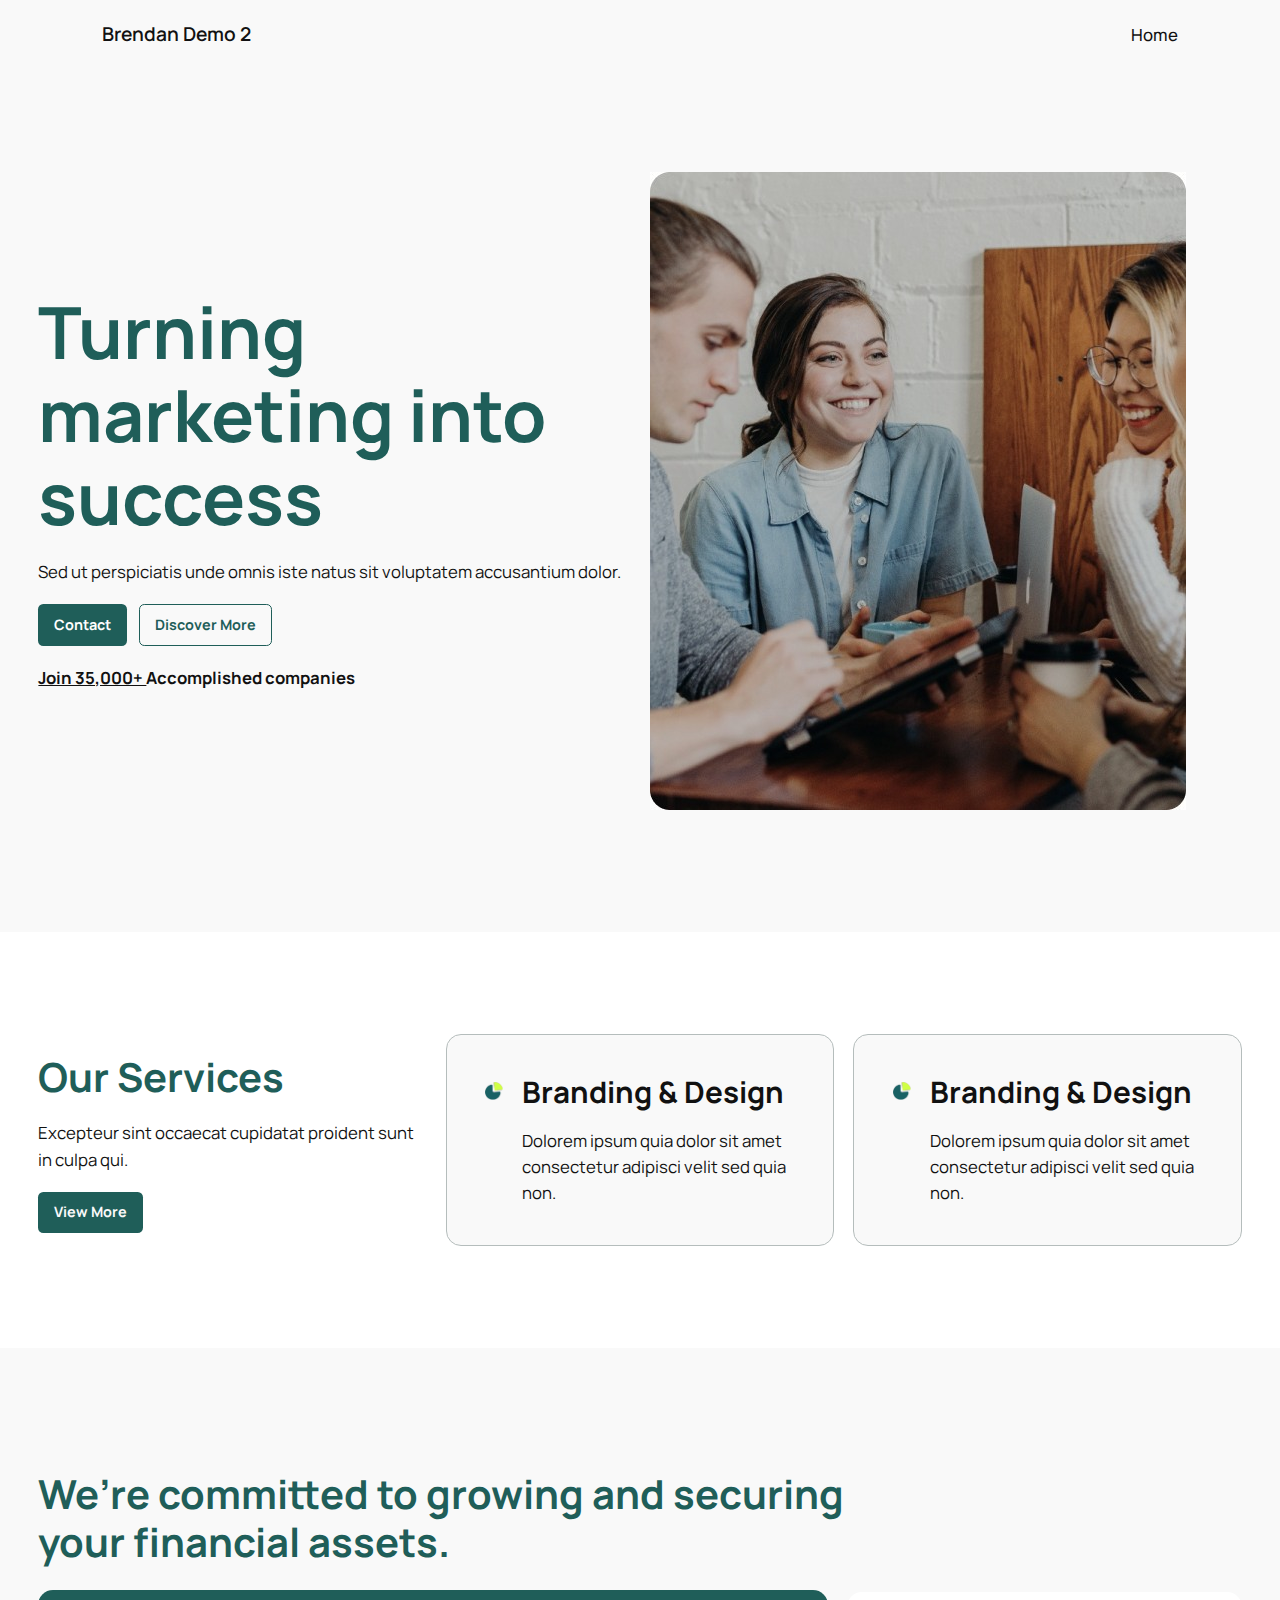
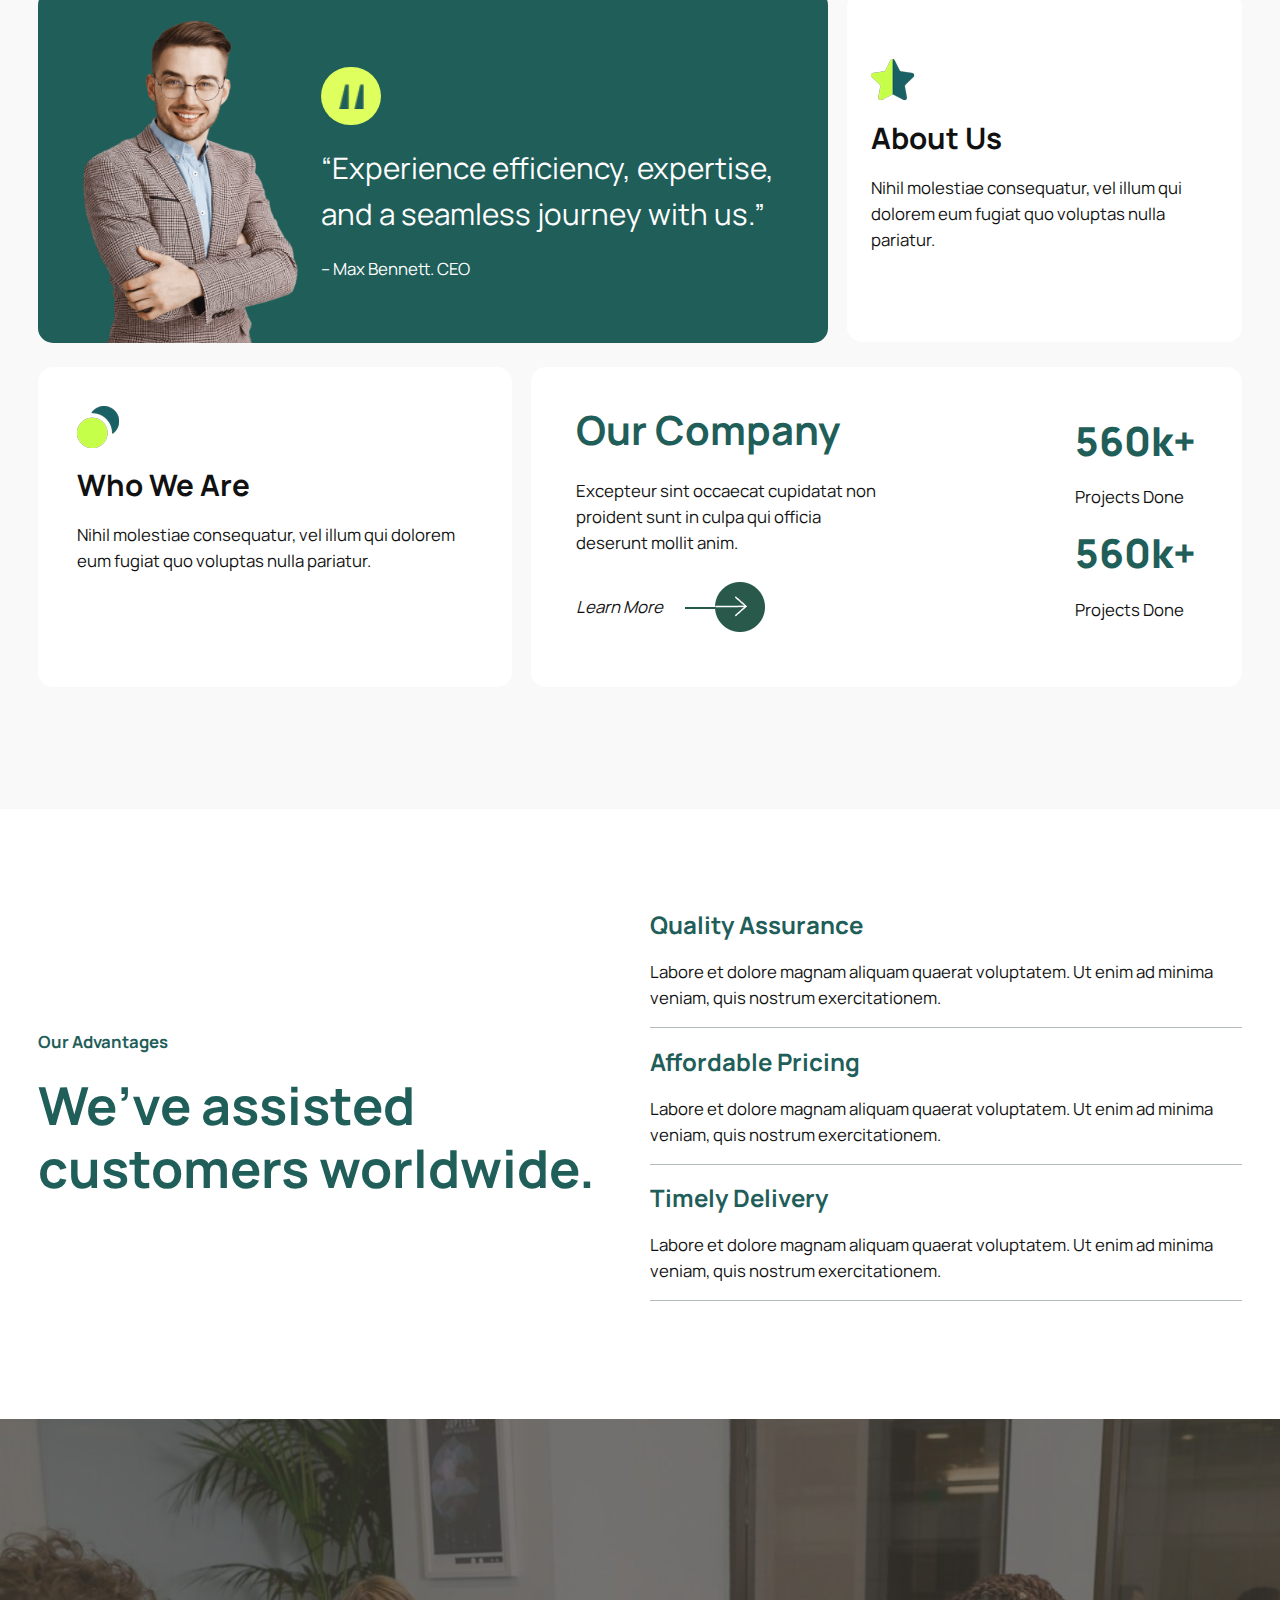
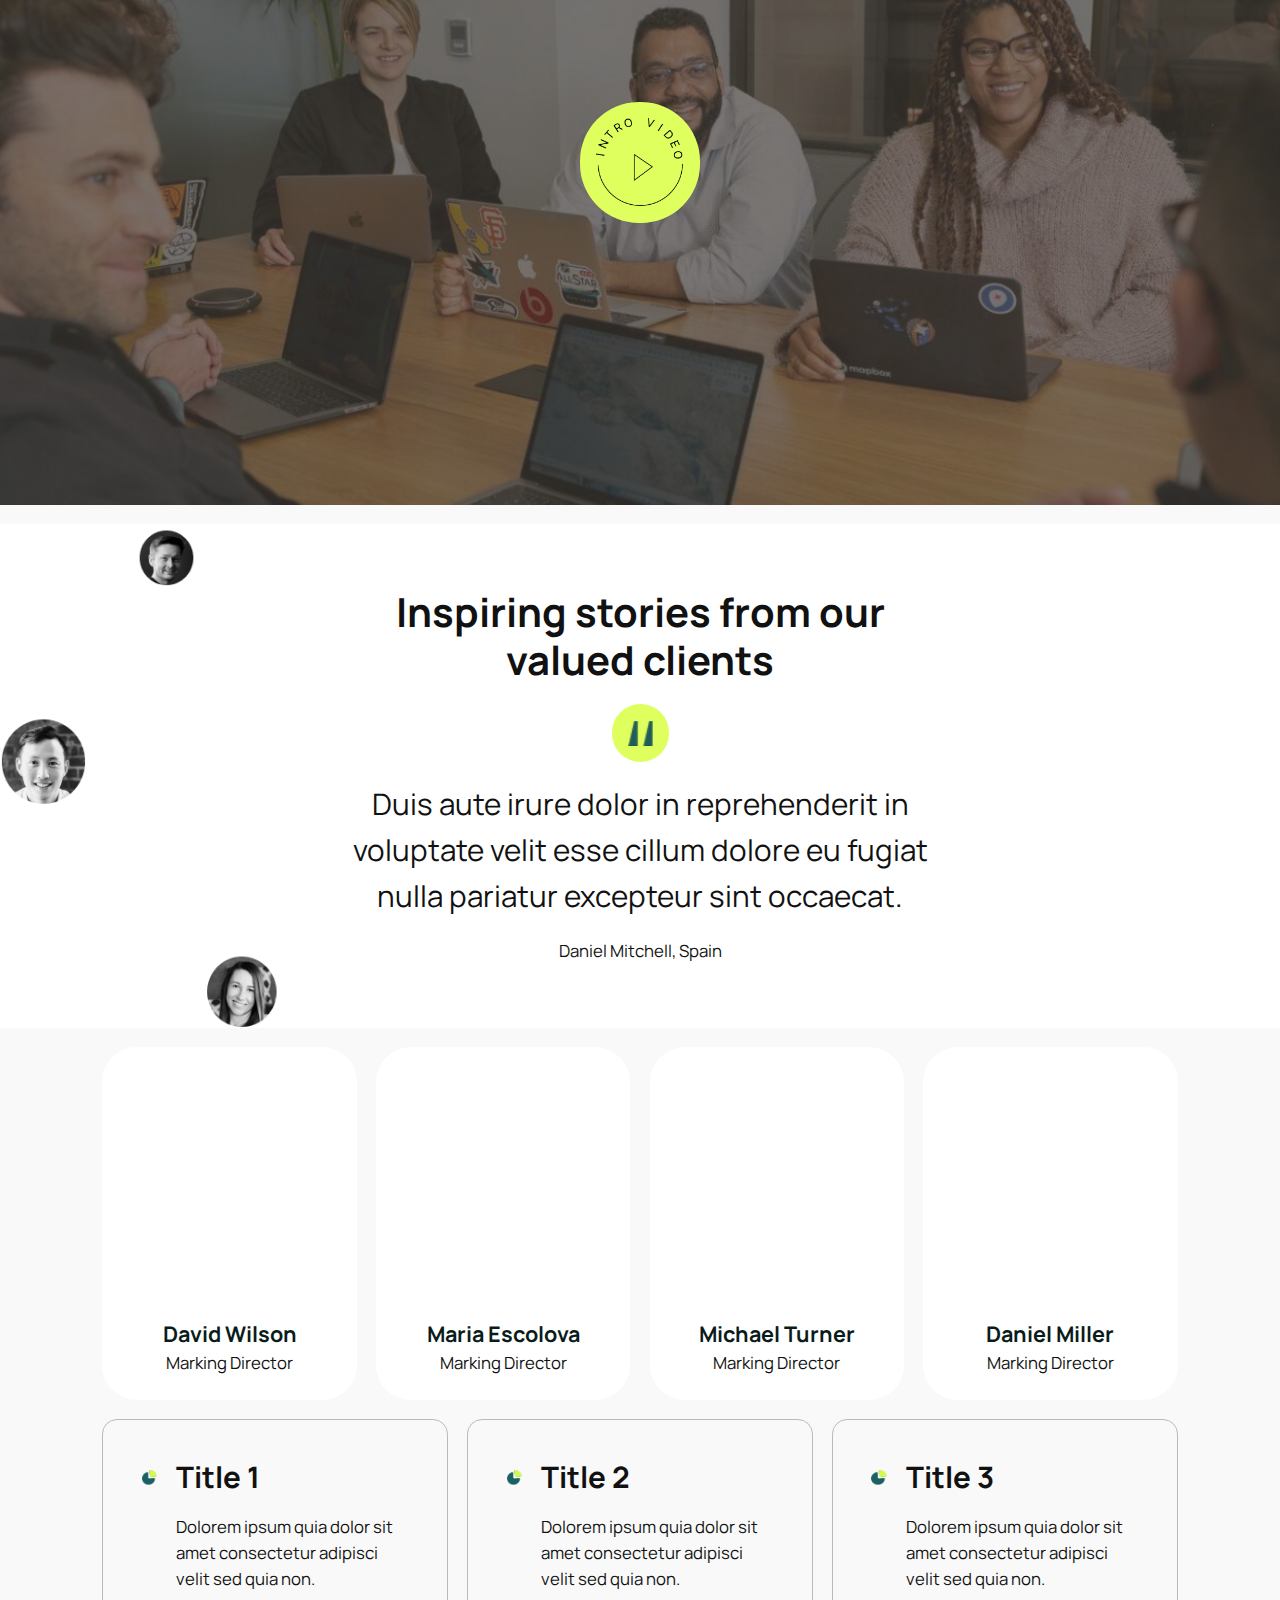
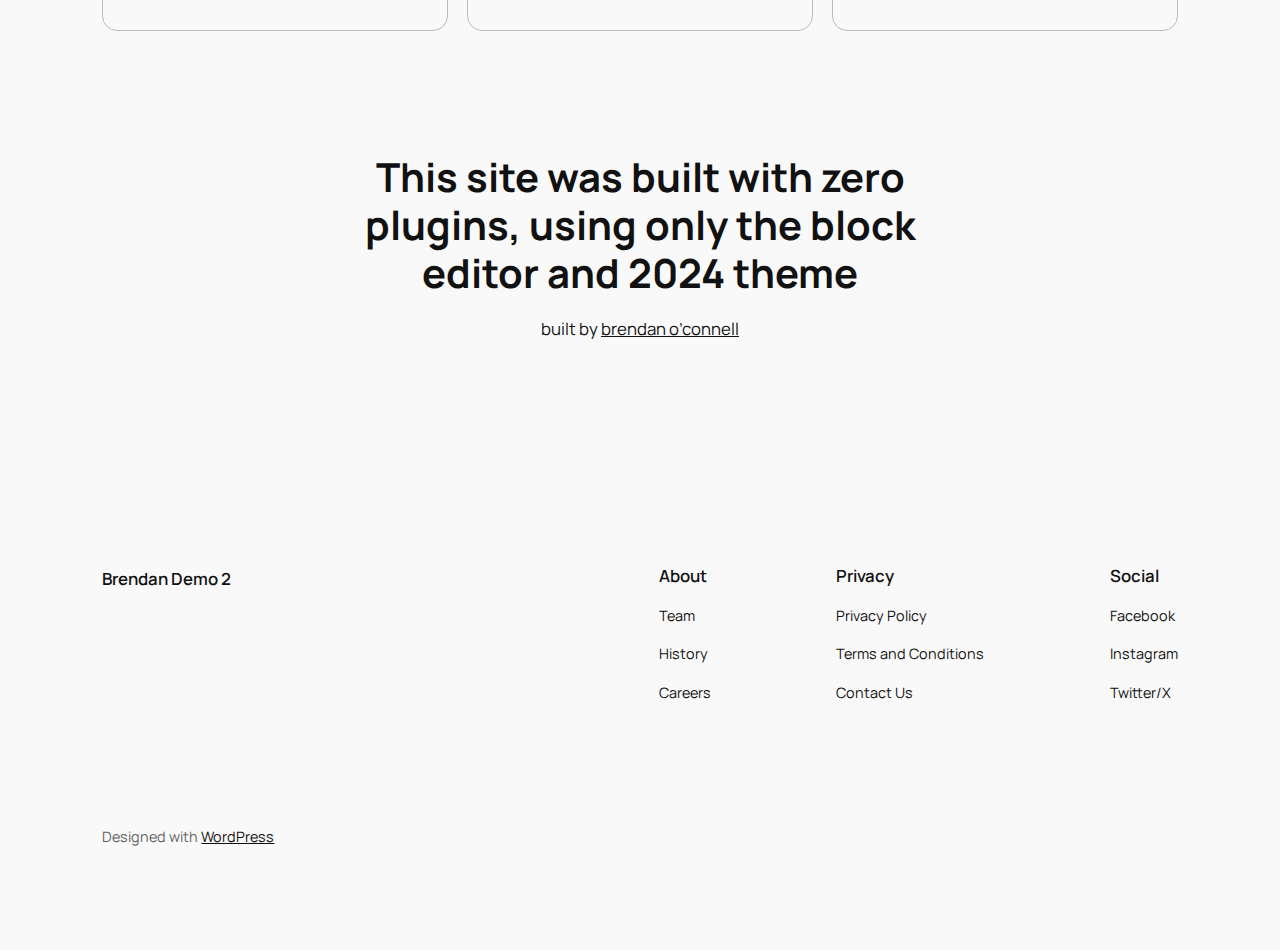
==== commit 1f047f10: "Updated/Added simply-static-1-1719449808" ====
--- a/index.html
+++ b/index.html
@@ -125,7 +125,7 @@
 			width: auto;
 			z-index: 100000;
 		}</style>
-<link rel="stylesheet" id="microthemer-css" href="/wp-content/micro-themes/active-styles.css?mts=129#038;ver=6.5.3" media="all">
+<link rel="stylesheet" id="microthemer-css" href="/wp-content/micro-themes/active-styles.css?mts=138#038;ver=6.5.3" media="all">
 <script src="/wp-includes/js/jquery/jquery.min.js?ver=3.7.1" id="jquery-core-js"></script>
 <script src="/wp-includes/js/jquery/jquery-migrate.min.js?ver=3.4.1" id="jquery-migrate-js"></script>
 <script id="mt_animation_events-js-extra">var MT_Events_Data = {"inview":[{"event":"inview","code":".fadeinup .mt-inview","type":"animation","mqKey":"all-devices","mq":false},{"event":"inview","code":".wp-block-column p","type":"animation","target":"self","mqKey":"all-devices","mq":false},{"event":"inview","code":".wp-block-post-content-is-layout-constrained .wp-container-core-group-is-layout-33","type":"transition","mqKey":"all-devices","mq":false}]};</script>
@@ -193,15 +193,15 @@
 
 <main class="wp-block-group is-layout-flow wp-block-group-is-layout-flow" style="margin-top:0">
 	<div class="entry-content wp-block-post-content has-global-padding is-layout-constrained wp-block-post-content-is-layout-constrained">
-<section class="wp-block-group alignfull mctr-xpvvxs has-global-padding is-layout-constrained wp-container-core-group-is-layout-7 wp-block-group-is-layout-constrained" style="padding-top:var(--wp--preset--spacing--50);padding-right:var(--wp--preset--spacing--30);padding-bottom:var(--wp--preset--spacing--50);padding-left:var(--wp--preset--spacing--30)">
-<div class="wp-block-columns alignwide mctr-yu2kxw is-layout-flex wp-container-core-columns-is-layout-1 wp-block-columns-is-layout-flex">
-<div class="wp-block-column is-vertically-aligned-center mctr-8lxb7z is-layout-flow wp-block-column-is-layout-flow">
+<section class="wp-block-group alignfull mctr-7e8jzt has-global-padding is-layout-constrained wp-container-core-group-is-layout-7 wp-block-group-is-layout-constrained" style="padding-top:var(--wp--preset--spacing--50);padding-right:var(--wp--preset--spacing--30);padding-bottom:var(--wp--preset--spacing--50);padding-left:var(--wp--preset--spacing--30)">
+<div class="wp-block-columns alignwide mctr-4rxl9e is-layout-flex wp-container-core-columns-is-layout-1 wp-block-columns-is-layout-flex">
+<div class="wp-block-column is-vertically-aligned-center mctr-7973yu is-layout-flow wp-block-column-is-layout-flow">
 <div class="wp-block-group mctr-xcs4y2 has-global-padding is-layout-constrained wp-block-group-is-layout-constrained">
 <h1 class="wp-block-heading has-custom-primary-color has-text-color has-link-color wp-elements-7bd1663cd3d25c960c81e75c0f087098" style="font-size:clamp(2.418rem, 2.418rem + ((1vw - 0.2rem) * 3.47), 4.5rem);">Turning marketing into success</h1>
 
 
 
-<p class="mctr-smttbe">Sed ut perspiciatis unde omnis iste natus sit voluptatem accusantium dolor.</p>
+<p>Sed ut perspiciatis unde omnis iste natus sit voluptatem accusantium dolor.</p>
 
 
 
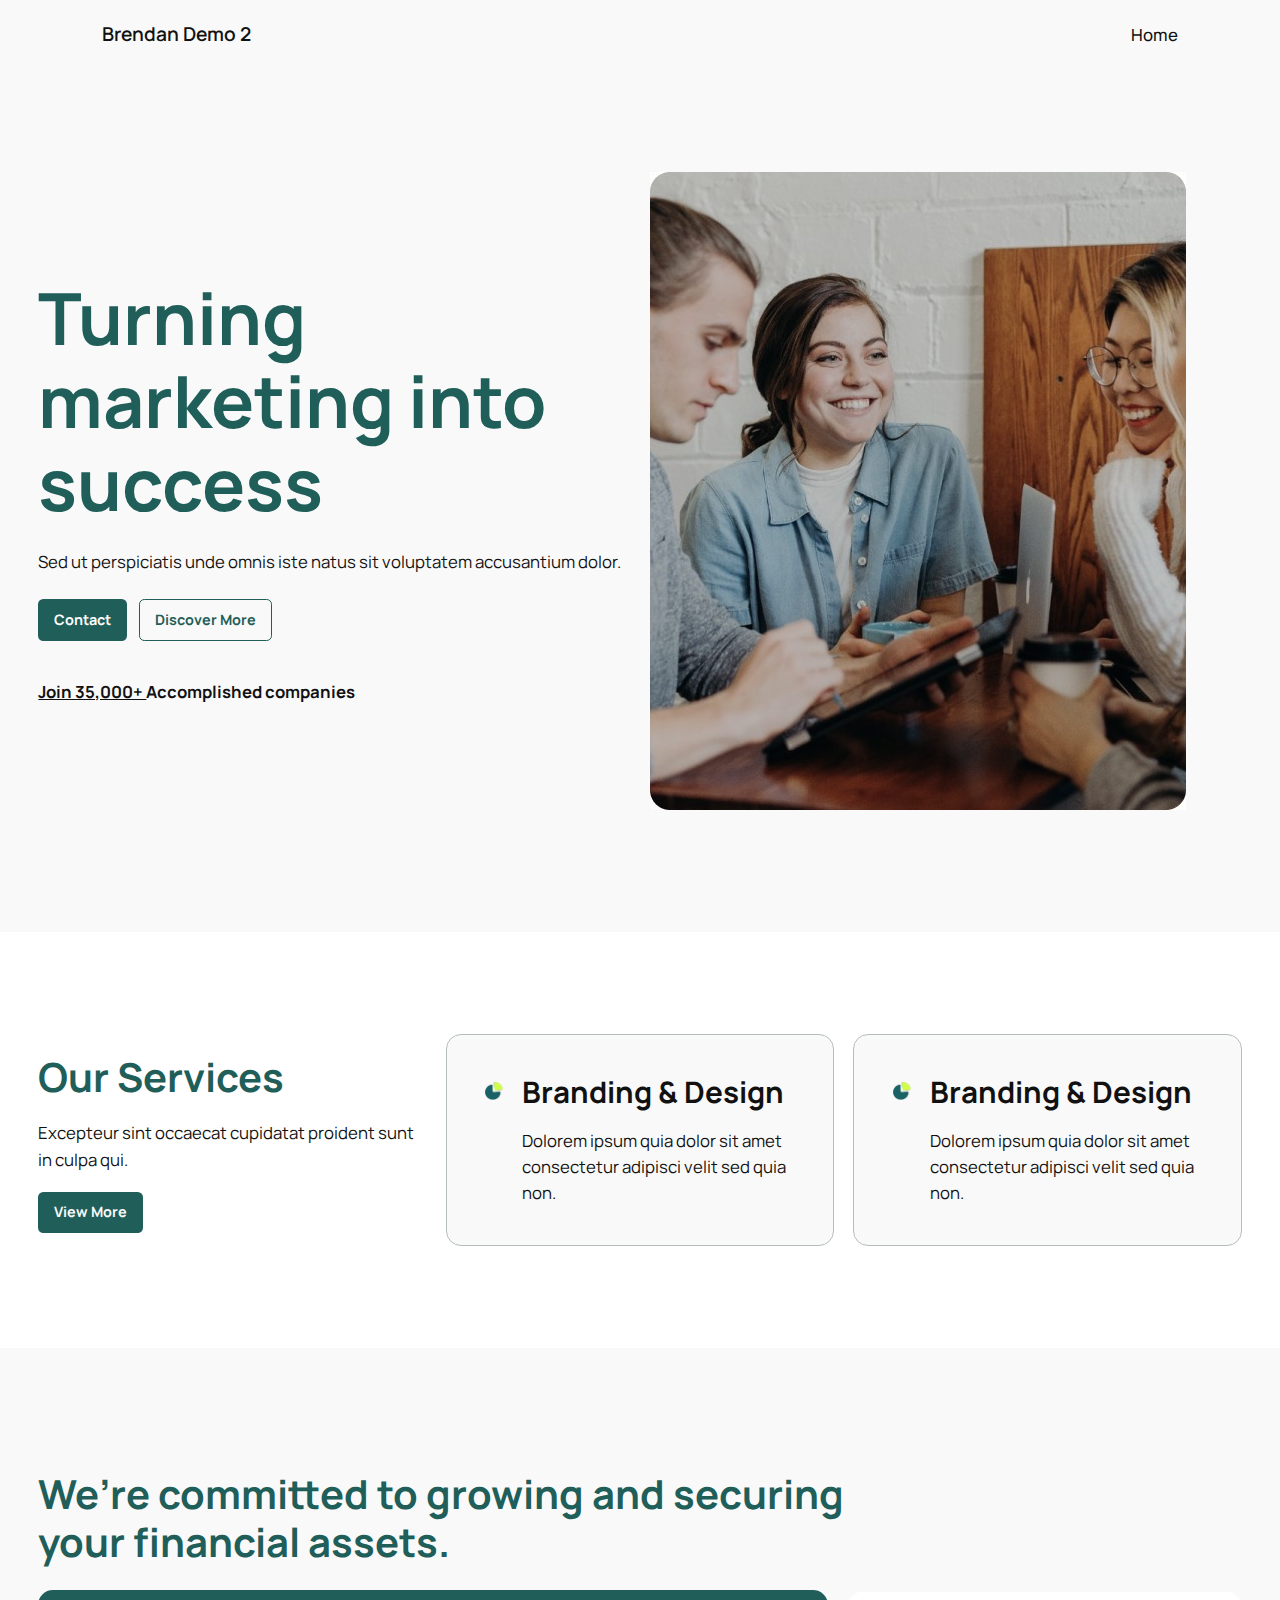
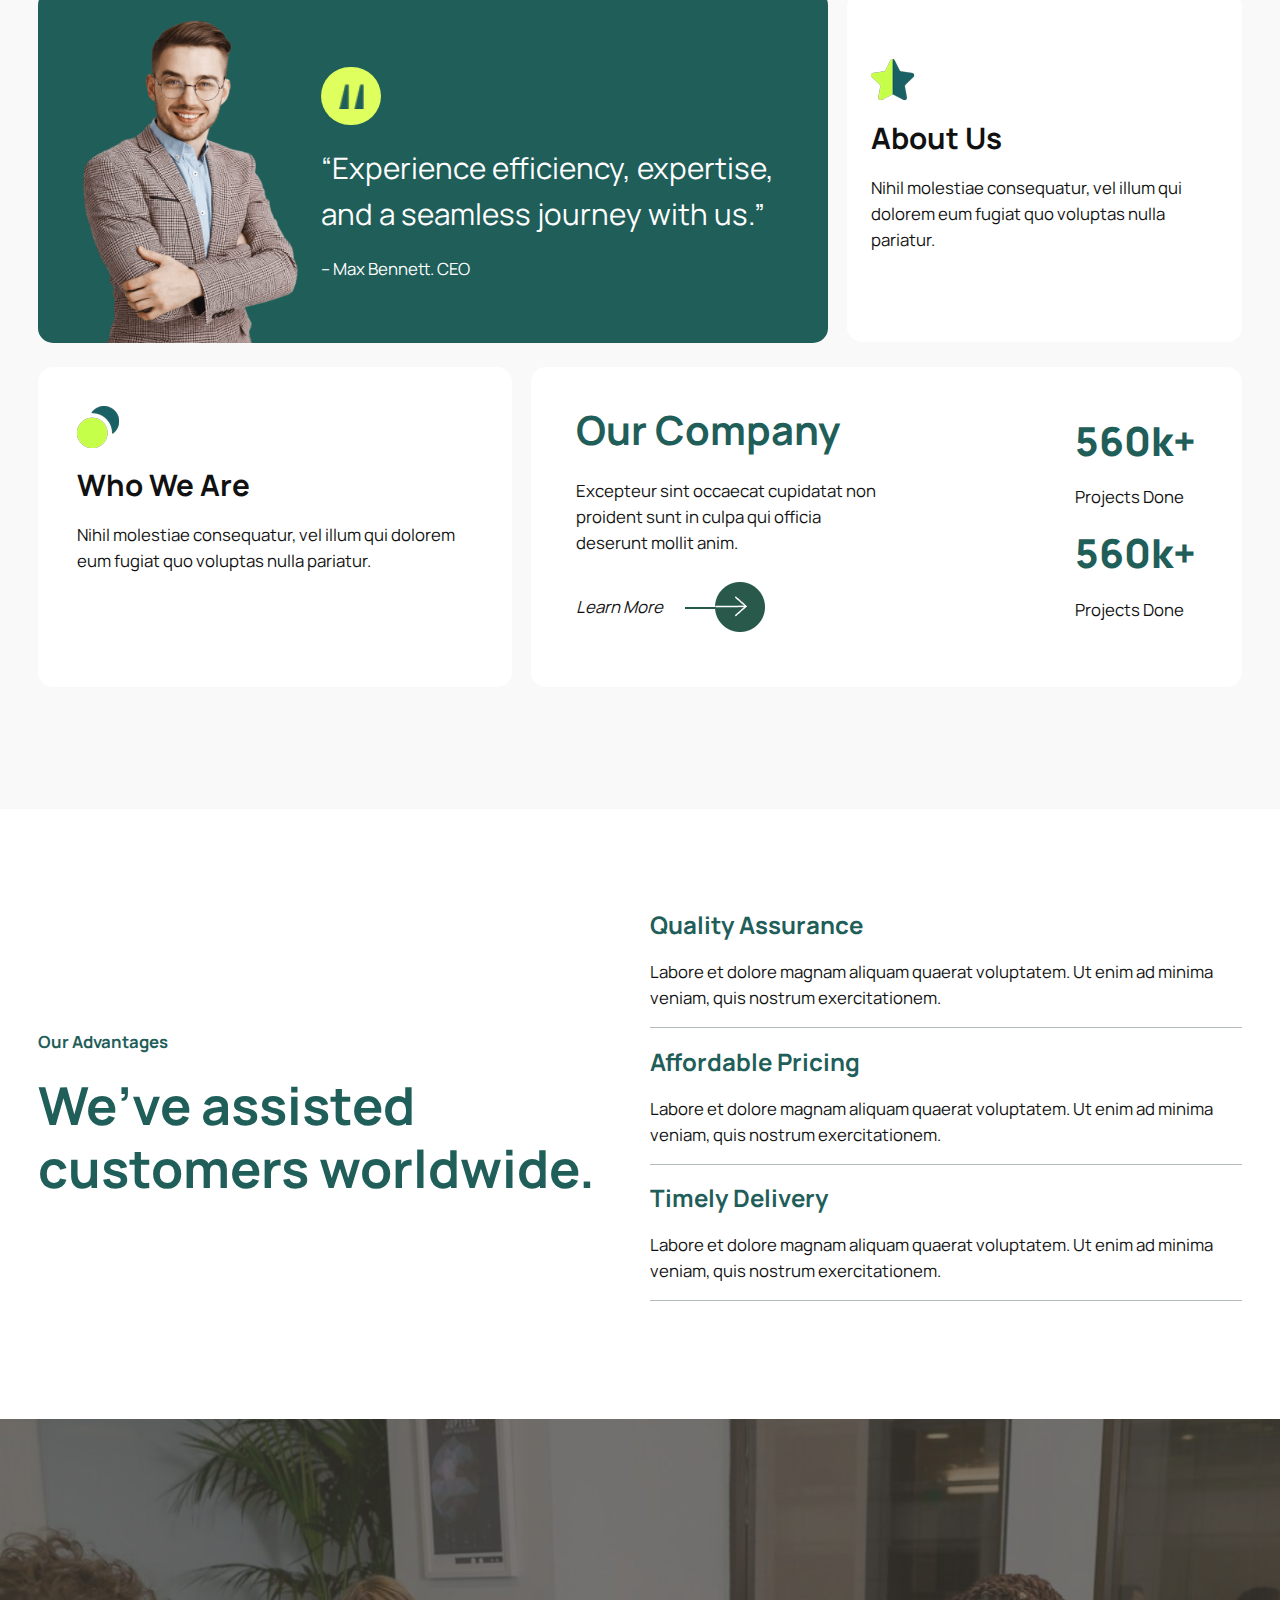
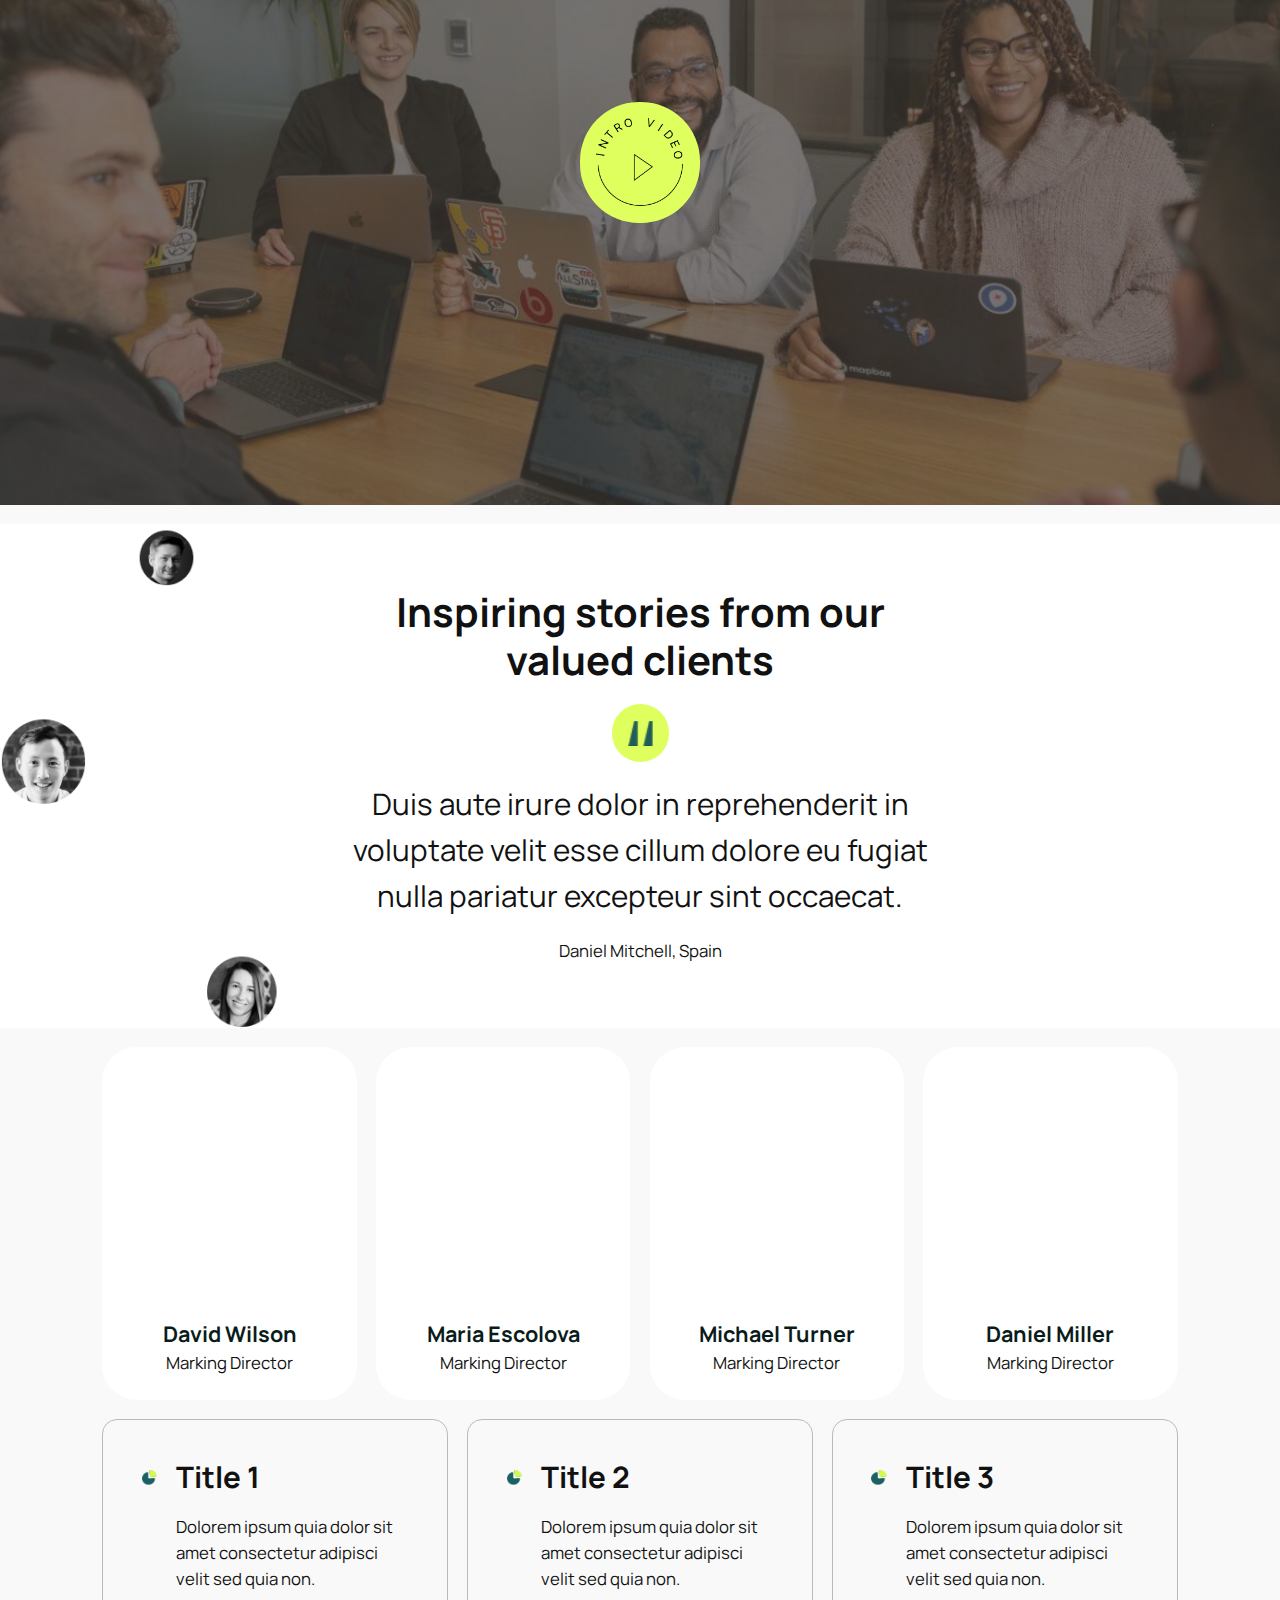
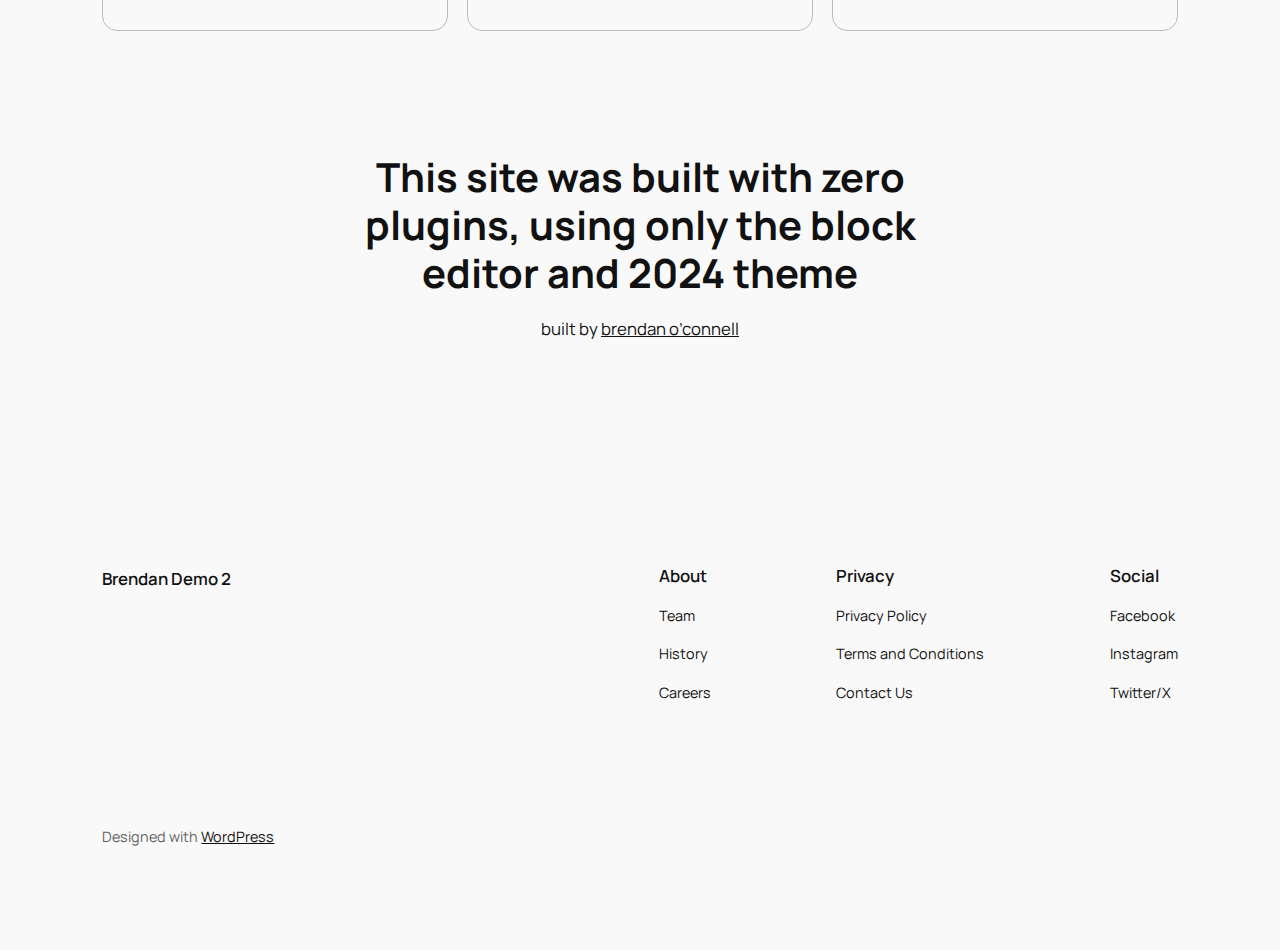
==== commit 43cc4fb8: "Updated/Added simply-static-1-1719449845" ====
--- a/index.html
+++ b/index.html
@@ -95,7 +95,7 @@
 .wp-block-site-title a:where(:not(.wp-element-button)){text-decoration: none;}
 .wp-block-site-title a:where(:not(.wp-element-button)):hover{text-decoration: none;}
 :where(.wp-site-blocks *:focus){outline-width:2px;outline-style:solid}.wp-block-calendar.wp-block-calendar table:where(:not(.has-text-color)) th{background-color:var(--wp--preset--color--contrast-2);color:var(--wp--preset--color--base);border-color:var(--wp--preset--color--contrast-2)}.wp-block-calendar table:where(:not(.has-text-color)) td{border-color:var(--wp--preset--color--contrast-2)}.wp-block-categories{}.wp-block-categories{list-style-type:none;}.wp-block-categories li{margin-bottom: 0.5rem;}.wp-block-post-comments-form{}.wp-block-post-comments-form textarea, .wp-block-post-comments-form input{border-radius:.33rem}.wp-block-loginout{}.wp-block-loginout input{border-radius:.33rem;padding:calc(0.667em + 2px);border:1px solid #949494;}.wp-block-post-terms{}.wp-block-post-terms .wp-block-post-terms__prefix{color: var(--wp--preset--color--contrast-2);}.wp-block-query-title{}.wp-block-query-title span{font-style: italic;}.wp-block-quote{}.wp-block-quote :where(p){margin-block-start:0;margin-block-end:calc(var(--wp--preset--spacing--10) + 0.5rem);}.wp-block-quote :where(:last-child){margin-block-end:0;}.wp-block-quote.has-text-align-right.is-style-plain, .rtl .is-style-plain.wp-block-quote:not(.has-text-align-center):not(.has-text-align-left){border-width: 0 2px 0 0;padding-left:calc(var(--wp--preset--spacing--20) + 0.5rem);padding-right:calc(var(--wp--preset--spacing--20) + 0.5rem);}.wp-block-quote.has-text-align-left.is-style-plain, body:not(.rtl) .is-style-plain.wp-block-quote:not(.has-text-align-center):not(.has-text-align-right){border-width: 0 0 0 2px;padding-left:calc(var(--wp--preset--spacing--20) + 0.5rem);padding-right:calc(var(--wp--preset--spacing--20) + 0.5rem)}.wp-block-search{}.wp-block-search .wp-block-search__input{border-radius:.33rem}.wp-block-separator{}.wp-block-separator:not(.is-style-wide):not(.is-style-dots):not(.alignwide):not(.alignfull){width: var(--wp--preset--spacing--60)}</style>
-<style id="core-block-supports-inline-css">.wp-container-core-group-is-layout-1.wp-container-core-group-is-layout-1 > *{margin-block-start:0;margin-block-end:0;}.wp-container-core-group-is-layout-1.wp-container-core-group-is-layout-1.wp-container-core-group-is-layout-1.wp-container-core-group-is-layout-1 > * + *{margin-block-start:0px;margin-block-end:0;}.wp-container-core-group-is-layout-2.wp-container-core-group-is-layout-2{gap:var(--wp--preset--spacing--20);}.wp-container-core-navigation-is-layout-1.wp-container-core-navigation-is-layout-1{gap:var(--wp--preset--spacing--20);justify-content:flex-end;}.wp-container-core-group-is-layout-3.wp-container-core-group-is-layout-3{justify-content:flex-start;}.wp-container-core-group-is-layout-4.wp-container-core-group-is-layout-4{justify-content:space-between;}.wp-elements-7bd1663cd3d25c960c81e75c0f087098 a:where(:not(.wp-element-button)){color:var(--wp--preset--color--custom-primary);}.wp-container-core-columns-is-layout-1.wp-container-core-columns-is-layout-1{flex-wrap:nowrap;}.wp-container-core-group-is-layout-7.wp-container-core-group-is-layout-7 > *{margin-block-start:0;margin-block-end:0;}.wp-container-core-group-is-layout-7.wp-container-core-group-is-layout-7.wp-container-core-group-is-layout-7.wp-container-core-group-is-layout-7 > * + *{margin-block-start:var(--wp--preset--spacing--50);margin-block-end:0;}.wp-elements-06ef0ae528153b521f5c23646f40169f a:where(:not(.wp-element-button)){color:var(--wp--preset--color--custom-primary);}.wp-container-core-group-is-layout-8.wp-container-core-group-is-layout-8{flex-direction:column;align-items:flex-start;}.wp-container-core-group-is-layout-10.wp-container-core-group-is-layout-10{flex-wrap:nowrap;align-items:flex-start;}.wp-container-core-group-is-layout-12.wp-container-core-group-is-layout-12{flex-wrap:nowrap;align-items:flex-start;}.wp-container-core-group-is-layout-13.wp-container-core-group-is-layout-13{flex-wrap:nowrap;}.wp-container-core-columns-is-layout-2.wp-container-core-columns-is-layout-2{flex-wrap:nowrap;}.wp-elements-9ff56d7a2b981395c99c45f3d8e5a5a8 a:where(:not(.wp-element-button)){color:var(--wp--preset--color--custom-primary);}.wp-container-core-group-is-layout-15.wp-container-core-group-is-layout-15 > :where(:not(.alignleft):not(.alignright):not(.alignfull)){max-width:870px;margin-left:0 !important;margin-right:auto !important;}.wp-container-core-group-is-layout-15.wp-container-core-group-is-layout-15 > .alignwide{max-width:870px;}.wp-container-core-group-is-layout-15.wp-container-core-group-is-layout-15 .alignfull{max-width:none;}.wp-elements-3209be3bdad03a158c88d4ce4ea43a2d a:where(:not(.wp-element-button)){color:var(--wp--preset--color--base-2);}.wp-container-core-group-is-layout-16.wp-container-core-group-is-layout-16 > :where(:not(.alignleft):not(.alignright):not(.alignfull)){max-width:25px;margin-left:auto !important;margin-right:auto !important;}.wp-container-core-group-is-layout-16.wp-container-core-group-is-layout-16 > .alignwide{max-width:25px;}.wp-container-core-group-is-layout-16.wp-container-core-group-is-layout-16 .alignfull{max-width:none;}.wp-container-core-group-is-layout-16.wp-container-core-group-is-layout-16 > .alignfull{margin-right:calc(var(--wp--preset--spacing--10) * -1);margin-left:calc(var(--wp--preset--spacing--10) * -1);}.wp-container-core-group-is-layout-17.wp-container-core-group-is-layout-17 > :where(:not(.alignleft):not(.alignright):not(.alignfull)){max-width:60px;margin-left:0 !important;margin-right:auto !important;}.wp-container-core-group-is-layout-17.wp-container-core-group-is-layout-17 > .alignwide{max-width:60px;}.wp-container-core-group-is-layout-17.wp-container-core-group-is-layout-17 .alignfull{max-width:none;}.wp-container-core-group-is-layout-18.wp-container-core-group-is-layout-18 > :where(:not(.alignleft):not(.alignright):not(.alignfull)){margin-left:0 !important;}.wp-container-core-group-is-layout-19.wp-container-core-group-is-layout-19{flex-wrap:nowrap;justify-content:flex-start;}.wp-container-core-group-is-layout-20.wp-container-core-group-is-layout-20{flex-direction:column;align-items:flex-start;justify-content:flex-end;}.wp-container-core-column-is-layout-7.wp-container-core-column-is-layout-7 > *{margin-block-start:0;margin-block-end:0;}.wp-container-core-column-is-layout-7.wp-container-core-column-is-layout-7.wp-container-core-column-is-layout-7.wp-container-core-column-is-layout-7 > * + *{margin-block-start:0;margin-block-end:0;}.wp-container-core-columns-is-layout-3.wp-container-core-columns-is-layout-3{flex-wrap:nowrap;}.wp-elements-788563cf5d58bf78c512cd2276c53e4e a:where(:not(.wp-element-button)){color:var(--wp--preset--color--custom-primary);}.wp-container-core-group-is-layout-22.wp-container-core-group-is-layout-22{flex-wrap:nowrap;}.wp-container-content-2{flex-grow:1;}.wp-container-core-group-is-layout-23.wp-container-core-group-is-layout-23{flex-wrap:nowrap;gap:var(--wp--preset--spacing--20);flex-direction:column;align-items:flex-start;}.wp-elements-e1d40a6d04b1d7b3a9249868bcb7b65e a:where(:not(.wp-element-button)){color:var(--wp--preset--color--custom-primary);}.wp-container-core-group-is-layout-24.wp-container-core-group-is-layout-24{flex-direction:column;align-items:flex-start;}.wp-container-core-group-is-layout-25.wp-container-core-group-is-layout-25{flex-wrap:nowrap;}.wp-container-core-column-is-layout-9.wp-container-core-column-is-layout-9 > *{margin-block-start:0;margin-block-end:0;}.wp-container-core-column-is-layout-9.wp-container-core-column-is-layout-9.wp-container-core-column-is-layout-9.wp-container-core-column-is-layout-9 > * + *{margin-block-start:0;margin-block-end:0;}.wp-container-core-columns-is-layout-4.wp-container-core-columns-is-layout-4{flex-wrap:nowrap;}.wp-container-core-group-is-layout-27.wp-container-core-group-is-layout-27 > *{margin-block-start:0;margin-block-end:0;}.wp-container-core-group-is-layout-27.wp-container-core-group-is-layout-27.wp-container-core-group-is-layout-27.wp-container-core-group-is-layout-27 > * + *{margin-block-start:var(--wp--preset--spacing--20);margin-block-end:0;}.wp-elements-5b3ba3d72ec1235b79554c26db837d0f a:where(:not(.wp-element-button)){color:var(--wp--preset--color--custom-primary);}.wp-elements-d04cf65d06d8276ca23a124d62adae77 a:where(:not(.wp-element-button)){color:var(--wp--preset--color--custom-primary);}.wp-elements-5c1daa13f822bb9a5f4a251d77d38e9d a:where(:not(.wp-element-button)){color:var(--wp--preset--color--custom-primary);}.wp-elements-b632c04adcc28d7f59d729fcde59395d a:where(:not(.wp-element-button)){color:var(--wp--preset--color--custom-primary);}.wp-elements-bec7e0c14c539b5f6854b9d61c381e81 a:where(:not(.wp-element-button)){color:var(--wp--preset--color--custom-primary);}.wp-container-core-columns-is-layout-5.wp-container-core-columns-is-layout-5{flex-wrap:nowrap;}.wp-container-core-group-is-layout-33.wp-container-core-group-is-layout-33 > *{margin-block-start:0;margin-block-end:0;}.wp-container-core-group-is-layout-33.wp-container-core-group-is-layout-33.wp-container-core-group-is-layout-33.wp-container-core-group-is-layout-33 > * + *{margin-block-start:var(--wp--preset--spacing--40);margin-block-end:0;}.wp-container-core-group-is-layout-34.wp-container-core-group-is-layout-34 > *{margin-block-start:0;margin-block-end:0;}.wp-container-core-group-is-layout-34.wp-container-core-group-is-layout-34.wp-container-core-group-is-layout-34.wp-container-core-group-is-layout-34 > * + *{margin-block-start:0;margin-block-end:0;}.wp-container-core-group-is-layout-35.wp-container-core-group-is-layout-35 > :where(:not(.alignleft):not(.alignright):not(.alignfull)){max-width:120px;margin-left:auto !important;margin-right:auto !important;}.wp-container-core-group-is-layout-35.wp-container-core-group-is-layout-35 > .alignwide{max-width:120px;}.wp-container-core-group-is-layout-35.wp-container-core-group-is-layout-35 .alignfull{max-width:none;}.wp-container-core-group-is-layout-36.wp-container-core-group-is-layout-36 > :where(:not(.alignleft):not(.alignright):not(.alignfull)){max-width:25px;margin-left:auto !important;margin-right:auto !important;}.wp-container-core-group-is-layout-36.wp-container-core-group-is-layout-36 > .alignwide{max-width:25px;}.wp-container-core-group-is-layout-36.wp-container-core-group-is-layout-36 .alignfull{max-width:none;}.wp-container-core-group-is-layout-36.wp-container-core-group-is-layout-36 > .alignfull{margin-right:calc(var(--wp--preset--spacing--10) * -1);margin-left:calc(var(--wp--preset--spacing--10) * -1);}.wp-container-core-group-is-layout-37.wp-container-core-group-is-layout-37{flex-direction:column;align-items:center;}.wp-elements-eff3043e0356ae0f3eb6fe9821fd49b5 a:where(:not(.wp-element-button)){color:var(--wp--preset--color--custom-primary-ultra-dark);}.wp-container-core-group-is-layout-39.wp-container-core-group-is-layout-39 > *{margin-block-start:0;margin-block-end:0;}.wp-container-core-group-is-layout-39.wp-container-core-group-is-layout-39.wp-container-core-group-is-layout-39.wp-container-core-group-is-layout-39 > * + *{margin-block-start:0;margin-block-end:0;}.wp-container-core-group-is-layout-40.wp-container-core-group-is-layout-40 > *{margin-block-start:0;margin-block-end:0;}.wp-container-core-group-is-layout-40.wp-container-core-group-is-layout-40.wp-container-core-group-is-layout-40.wp-container-core-group-is-layout-40 > * + *{margin-block-start:0;margin-block-end:0;}.wp-elements-6120bc58640c765ccad6beeec4aecde9 a:where(:not(.wp-element-button)){color:var(--wp--preset--color--custom-primary-ultra-dark);}.wp-container-core-group-is-layout-41.wp-container-core-group-is-layout-41 > *{margin-block-start:0;margin-block-end:0;}.wp-container-core-group-is-layout-41.wp-container-core-group-is-layout-41.wp-container-core-group-is-layout-41.wp-container-core-group-is-layout-41 > * + *{margin-block-start:0;margin-block-end:0;}.wp-container-core-group-is-layout-42.wp-container-core-group-is-layout-42 > *{margin-block-start:0;margin-block-end:0;}.wp-container-core-group-is-layout-42.wp-container-core-group-is-layout-42.wp-container-core-group-is-layout-42.wp-container-core-group-is-layout-42 > * + *{margin-block-start:0;margin-block-end:0;}.wp-elements-7f0e9a8c6454df7cfe129c0f62467341 a:where(:not(.wp-element-button)){color:var(--wp--preset--color--custom-primary-ultra-dark);}.wp-container-core-group-is-layout-43.wp-container-core-group-is-layout-43 > *{margin-block-start:0;margin-block-end:0;}.wp-container-core-group-is-layout-43.wp-container-core-group-is-layout-43.wp-container-core-group-is-layout-43.wp-container-core-group-is-layout-43 > * + *{margin-block-start:0;margin-block-end:0;}.wp-container-core-group-is-layout-44.wp-container-core-group-is-layout-44 > *{margin-block-start:0;margin-block-end:0;}.wp-container-core-group-is-layout-44.wp-container-core-group-is-layout-44.wp-container-core-group-is-layout-44.wp-container-core-group-is-layout-44 > * + *{margin-block-start:0;margin-block-end:0;}.wp-elements-609e3803b2597f60cb7b2195512e9dbe a:where(:not(.wp-element-button)){color:var(--wp--preset--color--custom-primary-ultra-dark);}.wp-container-core-group-is-layout-45.wp-container-core-group-is-layout-45 > *{margin-block-start:0;margin-block-end:0;}.wp-container-core-group-is-layout-45.wp-container-core-group-is-layout-45.wp-container-core-group-is-layout-45.wp-container-core-group-is-layout-45 > * + *{margin-block-start:0;margin-block-end:0;}.wp-container-core-group-is-layout-46.wp-container-core-group-is-layout-46 > *{margin-block-start:0;margin-block-end:0;}.wp-container-core-group-is-layout-46.wp-container-core-group-is-layout-46.wp-container-core-group-is-layout-46.wp-container-core-group-is-layout-46 > * + *{margin-block-start:0;margin-block-end:0;}.wp-container-core-columns-is-layout-6.wp-container-core-columns-is-layout-6{flex-wrap:nowrap;}.wp-container-core-group-is-layout-48.wp-container-core-group-is-layout-48{flex-wrap:nowrap;align-items:flex-start;}.wp-container-core-group-is-layout-50.wp-container-core-group-is-layout-50{flex-wrap:nowrap;align-items:flex-start;}.wp-container-core-group-is-layout-52.wp-container-core-group-is-layout-52{flex-wrap:nowrap;align-items:flex-start;}.wp-container-core-columns-is-layout-7.wp-container-core-columns-is-layout-7{flex-wrap:nowrap;}.wp-container-core-group-is-layout-55.wp-container-core-group-is-layout-55{flex-direction:column;align-items:flex-start;}.wp-container-core-navigation-is-layout-2.wp-container-core-navigation-is-layout-2{gap:var(--wp--preset--spacing--10);flex-direction:column;align-items:flex-start;}.wp-container-core-group-is-layout-56.wp-container-core-group-is-layout-56{gap:var(--wp--preset--spacing--10);flex-direction:column;align-items:flex-start;}.wp-container-core-group-is-layout-57.wp-container-core-group-is-layout-57{flex-direction:column;align-items:stretch;}.wp-container-core-navigation-is-layout-3.wp-container-core-navigation-is-layout-3{gap:var(--wp--preset--spacing--10);flex-direction:column;align-items:flex-start;}.wp-container-core-group-is-layout-58.wp-container-core-group-is-layout-58{gap:var(--wp--preset--spacing--10);flex-direction:column;align-items:flex-start;}.wp-container-core-group-is-layout-59.wp-container-core-group-is-layout-59{flex-direction:column;align-items:stretch;}.wp-container-core-navigation-is-layout-4.wp-container-core-navigation-is-layout-4{gap:var(--wp--preset--spacing--10);flex-direction:column;align-items:flex-start;}.wp-container-core-group-is-layout-60.wp-container-core-group-is-layout-60{gap:var(--wp--preset--spacing--10);flex-direction:column;align-items:flex-start;}.wp-container-core-group-is-layout-61.wp-container-core-group-is-layout-61{flex-direction:column;align-items:stretch;}.wp-container-core-group-is-layout-62.wp-container-core-group-is-layout-62{justify-content:space-between;align-items:flex-start;}.wp-container-core-columns-is-layout-8.wp-container-core-columns-is-layout-8{flex-wrap:nowrap;}.wp-elements-69a005592d8de9c85f5c3744bd9a4e03 a:where(:not(.wp-element-button)){color:var(--wp--preset--color--contrast);}</style>
+<style id="core-block-supports-inline-css">.wp-container-core-group-is-layout-1.wp-container-core-group-is-layout-1 > *{margin-block-start:0;margin-block-end:0;}.wp-container-core-group-is-layout-1.wp-container-core-group-is-layout-1.wp-container-core-group-is-layout-1.wp-container-core-group-is-layout-1 > * + *{margin-block-start:0px;margin-block-end:0;}.wp-container-core-group-is-layout-2.wp-container-core-group-is-layout-2{gap:var(--wp--preset--spacing--20);}.wp-container-core-navigation-is-layout-1.wp-container-core-navigation-is-layout-1{gap:var(--wp--preset--spacing--20);justify-content:flex-end;}.wp-container-core-group-is-layout-3.wp-container-core-group-is-layout-3{justify-content:flex-start;}.wp-container-core-group-is-layout-4.wp-container-core-group-is-layout-4{justify-content:space-between;}.wp-elements-7bd1663cd3d25c960c81e75c0f087098 a:where(:not(.wp-element-button)){color:var(--wp--preset--color--custom-primary);}.wp-container-core-group-is-layout-6.wp-container-core-group-is-layout-6 > *{margin-block-start:0;margin-block-end:0;}.wp-container-core-group-is-layout-6.wp-container-core-group-is-layout-6.wp-container-core-group-is-layout-6.wp-container-core-group-is-layout-6 > * + *{margin-block-start:var(--wp--preset--spacing--20);margin-block-end:0;}.wp-container-core-columns-is-layout-1.wp-container-core-columns-is-layout-1{flex-wrap:nowrap;}.wp-container-core-group-is-layout-7.wp-container-core-group-is-layout-7 > *{margin-block-start:0;margin-block-end:0;}.wp-container-core-group-is-layout-7.wp-container-core-group-is-layout-7.wp-container-core-group-is-layout-7.wp-container-core-group-is-layout-7 > * + *{margin-block-start:var(--wp--preset--spacing--50);margin-block-end:0;}.wp-elements-06ef0ae528153b521f5c23646f40169f a:where(:not(.wp-element-button)){color:var(--wp--preset--color--custom-primary);}.wp-container-core-group-is-layout-8.wp-container-core-group-is-layout-8{flex-direction:column;align-items:flex-start;}.wp-container-core-group-is-layout-10.wp-container-core-group-is-layout-10{flex-wrap:nowrap;align-items:flex-start;}.wp-container-core-group-is-layout-12.wp-container-core-group-is-layout-12{flex-wrap:nowrap;align-items:flex-start;}.wp-container-core-group-is-layout-13.wp-container-core-group-is-layout-13{flex-wrap:nowrap;}.wp-container-core-columns-is-layout-2.wp-container-core-columns-is-layout-2{flex-wrap:nowrap;}.wp-elements-9ff56d7a2b981395c99c45f3d8e5a5a8 a:where(:not(.wp-element-button)){color:var(--wp--preset--color--custom-primary);}.wp-container-core-group-is-layout-15.wp-container-core-group-is-layout-15 > :where(:not(.alignleft):not(.alignright):not(.alignfull)){max-width:870px;margin-left:0 !important;margin-right:auto !important;}.wp-container-core-group-is-layout-15.wp-container-core-group-is-layout-15 > .alignwide{max-width:870px;}.wp-container-core-group-is-layout-15.wp-container-core-group-is-layout-15 .alignfull{max-width:none;}.wp-elements-3209be3bdad03a158c88d4ce4ea43a2d a:where(:not(.wp-element-button)){color:var(--wp--preset--color--base-2);}.wp-container-core-group-is-layout-16.wp-container-core-group-is-layout-16 > :where(:not(.alignleft):not(.alignright):not(.alignfull)){max-width:25px;margin-left:auto !important;margin-right:auto !important;}.wp-container-core-group-is-layout-16.wp-container-core-group-is-layout-16 > .alignwide{max-width:25px;}.wp-container-core-group-is-layout-16.wp-container-core-group-is-layout-16 .alignfull{max-width:none;}.wp-container-core-group-is-layout-16.wp-container-core-group-is-layout-16 > .alignfull{margin-right:calc(var(--wp--preset--spacing--10) * -1);margin-left:calc(var(--wp--preset--spacing--10) * -1);}.wp-container-core-group-is-layout-17.wp-container-core-group-is-layout-17 > :where(:not(.alignleft):not(.alignright):not(.alignfull)){max-width:60px;margin-left:0 !important;margin-right:auto !important;}.wp-container-core-group-is-layout-17.wp-container-core-group-is-layout-17 > .alignwide{max-width:60px;}.wp-container-core-group-is-layout-17.wp-container-core-group-is-layout-17 .alignfull{max-width:none;}.wp-container-core-group-is-layout-18.wp-container-core-group-is-layout-18 > :where(:not(.alignleft):not(.alignright):not(.alignfull)){margin-left:0 !important;}.wp-container-core-group-is-layout-19.wp-container-core-group-is-layout-19{flex-wrap:nowrap;justify-content:flex-start;}.wp-container-core-group-is-layout-20.wp-container-core-group-is-layout-20{flex-direction:column;align-items:flex-start;justify-content:flex-end;}.wp-container-core-column-is-layout-7.wp-container-core-column-is-layout-7 > *{margin-block-start:0;margin-block-end:0;}.wp-container-core-column-is-layout-7.wp-container-core-column-is-layout-7.wp-container-core-column-is-layout-7.wp-container-core-column-is-layout-7 > * + *{margin-block-start:0;margin-block-end:0;}.wp-container-core-columns-is-layout-3.wp-container-core-columns-is-layout-3{flex-wrap:nowrap;}.wp-elements-788563cf5d58bf78c512cd2276c53e4e a:where(:not(.wp-element-button)){color:var(--wp--preset--color--custom-primary);}.wp-container-core-group-is-layout-22.wp-container-core-group-is-layout-22{flex-wrap:nowrap;}.wp-container-content-2{flex-grow:1;}.wp-container-core-group-is-layout-23.wp-container-core-group-is-layout-23{flex-wrap:nowrap;gap:var(--wp--preset--spacing--20);flex-direction:column;align-items:flex-start;}.wp-elements-e1d40a6d04b1d7b3a9249868bcb7b65e a:where(:not(.wp-element-button)){color:var(--wp--preset--color--custom-primary);}.wp-container-core-group-is-layout-24.wp-container-core-group-is-layout-24{flex-direction:column;align-items:flex-start;}.wp-container-core-group-is-layout-25.wp-container-core-group-is-layout-25{flex-wrap:nowrap;}.wp-container-core-column-is-layout-9.wp-container-core-column-is-layout-9 > *{margin-block-start:0;margin-block-end:0;}.wp-container-core-column-is-layout-9.wp-container-core-column-is-layout-9.wp-container-core-column-is-layout-9.wp-container-core-column-is-layout-9 > * + *{margin-block-start:0;margin-block-end:0;}.wp-container-core-columns-is-layout-4.wp-container-core-columns-is-layout-4{flex-wrap:nowrap;}.wp-container-core-group-is-layout-27.wp-container-core-group-is-layout-27 > *{margin-block-start:0;margin-block-end:0;}.wp-container-core-group-is-layout-27.wp-container-core-group-is-layout-27.wp-container-core-group-is-layout-27.wp-container-core-group-is-layout-27 > * + *{margin-block-start:var(--wp--preset--spacing--20);margin-block-end:0;}.wp-elements-5b3ba3d72ec1235b79554c26db837d0f a:where(:not(.wp-element-button)){color:var(--wp--preset--color--custom-primary);}.wp-elements-d04cf65d06d8276ca23a124d62adae77 a:where(:not(.wp-element-button)){color:var(--wp--preset--color--custom-primary);}.wp-elements-5c1daa13f822bb9a5f4a251d77d38e9d a:where(:not(.wp-element-button)){color:var(--wp--preset--color--custom-primary);}.wp-elements-b632c04adcc28d7f59d729fcde59395d a:where(:not(.wp-element-button)){color:var(--wp--preset--color--custom-primary);}.wp-elements-bec7e0c14c539b5f6854b9d61c381e81 a:where(:not(.wp-element-button)){color:var(--wp--preset--color--custom-primary);}.wp-container-core-columns-is-layout-5.wp-container-core-columns-is-layout-5{flex-wrap:nowrap;}.wp-container-core-group-is-layout-33.wp-container-core-group-is-layout-33 > *{margin-block-start:0;margin-block-end:0;}.wp-container-core-group-is-layout-33.wp-container-core-group-is-layout-33.wp-container-core-group-is-layout-33.wp-container-core-group-is-layout-33 > * + *{margin-block-start:var(--wp--preset--spacing--40);margin-block-end:0;}.wp-container-core-group-is-layout-34.wp-container-core-group-is-layout-34 > *{margin-block-start:0;margin-block-end:0;}.wp-container-core-group-is-layout-34.wp-container-core-group-is-layout-34.wp-container-core-group-is-layout-34.wp-container-core-group-is-layout-34 > * + *{margin-block-start:0;margin-block-end:0;}.wp-container-core-group-is-layout-35.wp-container-core-group-is-layout-35 > :where(:not(.alignleft):not(.alignright):not(.alignfull)){max-width:120px;margin-left:auto !important;margin-right:auto !important;}.wp-container-core-group-is-layout-35.wp-container-core-group-is-layout-35 > .alignwide{max-width:120px;}.wp-container-core-group-is-layout-35.wp-container-core-group-is-layout-35 .alignfull{max-width:none;}.wp-container-core-group-is-layout-36.wp-container-core-group-is-layout-36 > :where(:not(.alignleft):not(.alignright):not(.alignfull)){max-width:25px;margin-left:auto !important;margin-right:auto !important;}.wp-container-core-group-is-layout-36.wp-container-core-group-is-layout-36 > .alignwide{max-width:25px;}.wp-container-core-group-is-layout-36.wp-container-core-group-is-layout-36 .alignfull{max-width:none;}.wp-container-core-group-is-layout-36.wp-container-core-group-is-layout-36 > .alignfull{margin-right:calc(var(--wp--preset--spacing--10) * -1);margin-left:calc(var(--wp--preset--spacing--10) * -1);}.wp-container-core-group-is-layout-37.wp-container-core-group-is-layout-37{flex-direction:column;align-items:center;}.wp-elements-eff3043e0356ae0f3eb6fe9821fd49b5 a:where(:not(.wp-element-button)){color:var(--wp--preset--color--custom-primary-ultra-dark);}.wp-container-core-group-is-layout-39.wp-container-core-group-is-layout-39 > *{margin-block-start:0;margin-block-end:0;}.wp-container-core-group-is-layout-39.wp-container-core-group-is-layout-39.wp-container-core-group-is-layout-39.wp-container-core-group-is-layout-39 > * + *{margin-block-start:0;margin-block-end:0;}.wp-container-core-group-is-layout-40.wp-container-core-group-is-layout-40 > *{margin-block-start:0;margin-block-end:0;}.wp-container-core-group-is-layout-40.wp-container-core-group-is-layout-40.wp-container-core-group-is-layout-40.wp-container-core-group-is-layout-40 > * + *{margin-block-start:0;margin-block-end:0;}.wp-elements-6120bc58640c765ccad6beeec4aecde9 a:where(:not(.wp-element-button)){color:var(--wp--preset--color--custom-primary-ultra-dark);}.wp-container-core-group-is-layout-41.wp-container-core-group-is-layout-41 > *{margin-block-start:0;margin-block-end:0;}.wp-container-core-group-is-layout-41.wp-container-core-group-is-layout-41.wp-container-core-group-is-layout-41.wp-container-core-group-is-layout-41 > * + *{margin-block-start:0;margin-block-end:0;}.wp-container-core-group-is-layout-42.wp-container-core-group-is-layout-42 > *{margin-block-start:0;margin-block-end:0;}.wp-container-core-group-is-layout-42.wp-container-core-group-is-layout-42.wp-container-core-group-is-layout-42.wp-container-core-group-is-layout-42 > * + *{margin-block-start:0;margin-block-end:0;}.wp-elements-7f0e9a8c6454df7cfe129c0f62467341 a:where(:not(.wp-element-button)){color:var(--wp--preset--color--custom-primary-ultra-dark);}.wp-container-core-group-is-layout-43.wp-container-core-group-is-layout-43 > *{margin-block-start:0;margin-block-end:0;}.wp-container-core-group-is-layout-43.wp-container-core-group-is-layout-43.wp-container-core-group-is-layout-43.wp-container-core-group-is-layout-43 > * + *{margin-block-start:0;margin-block-end:0;}.wp-container-core-group-is-layout-44.wp-container-core-group-is-layout-44 > *{margin-block-start:0;margin-block-end:0;}.wp-container-core-group-is-layout-44.wp-container-core-group-is-layout-44.wp-container-core-group-is-layout-44.wp-container-core-group-is-layout-44 > * + *{margin-block-start:0;margin-block-end:0;}.wp-elements-609e3803b2597f60cb7b2195512e9dbe a:where(:not(.wp-element-button)){color:var(--wp--preset--color--custom-primary-ultra-dark);}.wp-container-core-group-is-layout-45.wp-container-core-group-is-layout-45 > *{margin-block-start:0;margin-block-end:0;}.wp-container-core-group-is-layout-45.wp-container-core-group-is-layout-45.wp-container-core-group-is-layout-45.wp-container-core-group-is-layout-45 > * + *{margin-block-start:0;margin-block-end:0;}.wp-container-core-group-is-layout-46.wp-container-core-group-is-layout-46 > *{margin-block-start:0;margin-block-end:0;}.wp-container-core-group-is-layout-46.wp-container-core-group-is-layout-46.wp-container-core-group-is-layout-46.wp-container-core-group-is-layout-46 > * + *{margin-block-start:0;margin-block-end:0;}.wp-container-core-columns-is-layout-6.wp-container-core-columns-is-layout-6{flex-wrap:nowrap;}.wp-container-core-group-is-layout-48.wp-container-core-group-is-layout-48{flex-wrap:nowrap;align-items:flex-start;}.wp-container-core-group-is-layout-50.wp-container-core-group-is-layout-50{flex-wrap:nowrap;align-items:flex-start;}.wp-container-core-group-is-layout-52.wp-container-core-group-is-layout-52{flex-wrap:nowrap;align-items:flex-start;}.wp-container-core-columns-is-layout-7.wp-container-core-columns-is-layout-7{flex-wrap:nowrap;}.wp-container-core-group-is-layout-55.wp-container-core-group-is-layout-55{flex-direction:column;align-items:flex-start;}.wp-container-core-navigation-is-layout-2.wp-container-core-navigation-is-layout-2{gap:var(--wp--preset--spacing--10);flex-direction:column;align-items:flex-start;}.wp-container-core-group-is-layout-56.wp-container-core-group-is-layout-56{gap:var(--wp--preset--spacing--10);flex-direction:column;align-items:flex-start;}.wp-container-core-group-is-layout-57.wp-container-core-group-is-layout-57{flex-direction:column;align-items:stretch;}.wp-container-core-navigation-is-layout-3.wp-container-core-navigation-is-layout-3{gap:var(--wp--preset--spacing--10);flex-direction:column;align-items:flex-start;}.wp-container-core-group-is-layout-58.wp-container-core-group-is-layout-58{gap:var(--wp--preset--spacing--10);flex-direction:column;align-items:flex-start;}.wp-container-core-group-is-layout-59.wp-container-core-group-is-layout-59{flex-direction:column;align-items:stretch;}.wp-container-core-navigation-is-layout-4.wp-container-core-navigation-is-layout-4{gap:var(--wp--preset--spacing--10);flex-direction:column;align-items:flex-start;}.wp-container-core-group-is-layout-60.wp-container-core-group-is-layout-60{gap:var(--wp--preset--spacing--10);flex-direction:column;align-items:flex-start;}.wp-container-core-group-is-layout-61.wp-container-core-group-is-layout-61{flex-direction:column;align-items:stretch;}.wp-container-core-group-is-layout-62.wp-container-core-group-is-layout-62{justify-content:space-between;align-items:flex-start;}.wp-container-core-columns-is-layout-8.wp-container-core-columns-is-layout-8{flex-wrap:nowrap;}.wp-elements-69a005592d8de9c85f5c3744bd9a4e03 a:where(:not(.wp-element-button)){color:var(--wp--preset--color--contrast);}</style>
 <style id="wp-block-template-skip-link-inline-css">.skip-link.screen-reader-text {
 			border: 0;
 			clip: rect(1px,1px,1px,1px);
@@ -196,7 +196,7 @@
 <section class="wp-block-group alignfull mctr-7e8jzt has-global-padding is-layout-constrained wp-container-core-group-is-layout-7 wp-block-group-is-layout-constrained" style="padding-top:var(--wp--preset--spacing--50);padding-right:var(--wp--preset--spacing--30);padding-bottom:var(--wp--preset--spacing--50);padding-left:var(--wp--preset--spacing--30)">
 <div class="wp-block-columns alignwide mctr-4rxl9e is-layout-flex wp-container-core-columns-is-layout-1 wp-block-columns-is-layout-flex">
 <div class="wp-block-column is-vertically-aligned-center mctr-7973yu is-layout-flow wp-block-column-is-layout-flow">
-<div class="wp-block-group mctr-xcs4y2 has-global-padding is-layout-constrained wp-block-group-is-layout-constrained">
+<div class="wp-block-group mctr-xcs4y2 has-global-padding is-layout-constrained wp-container-core-group-is-layout-6 wp-block-group-is-layout-constrained">
 <h1 class="wp-block-heading has-custom-primary-color has-text-color has-link-color wp-elements-7bd1663cd3d25c960c81e75c0f087098" style="font-size:clamp(2.418rem, 2.418rem + ((1vw - 0.2rem) * 3.47), 4.5rem);">Turning marketing into success</h1>
 
 
@@ -215,7 +215,7 @@
 
 
 
-<p><strong><span style="text-decoration: underline;">Join 35,000+&nbsp;</span>Accomplished companies</strong></p>
+<p style="margin-top:var(--wp--preset--spacing--30)"><strong><span style="text-decoration: underline;">Join 35,000+&nbsp;</span>Accomplished companies</strong></p>
 </div>
 </div>
 
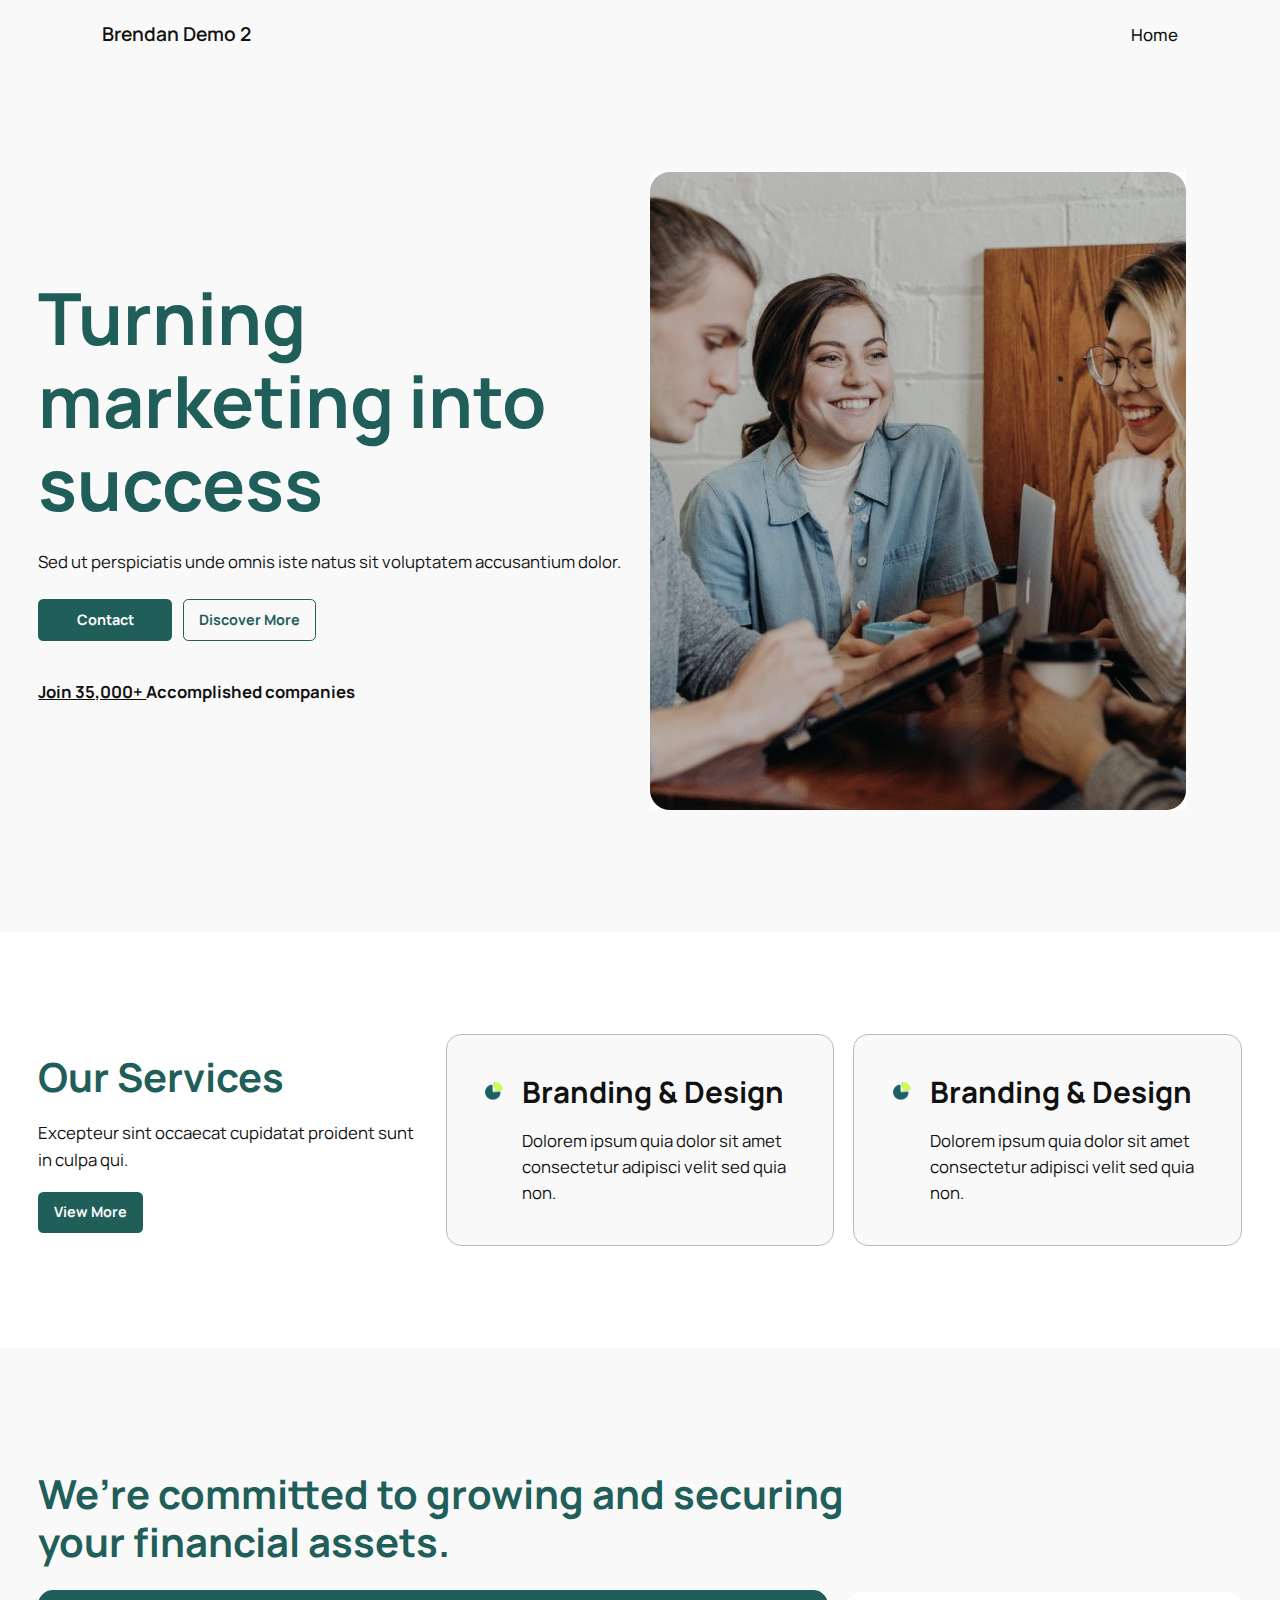
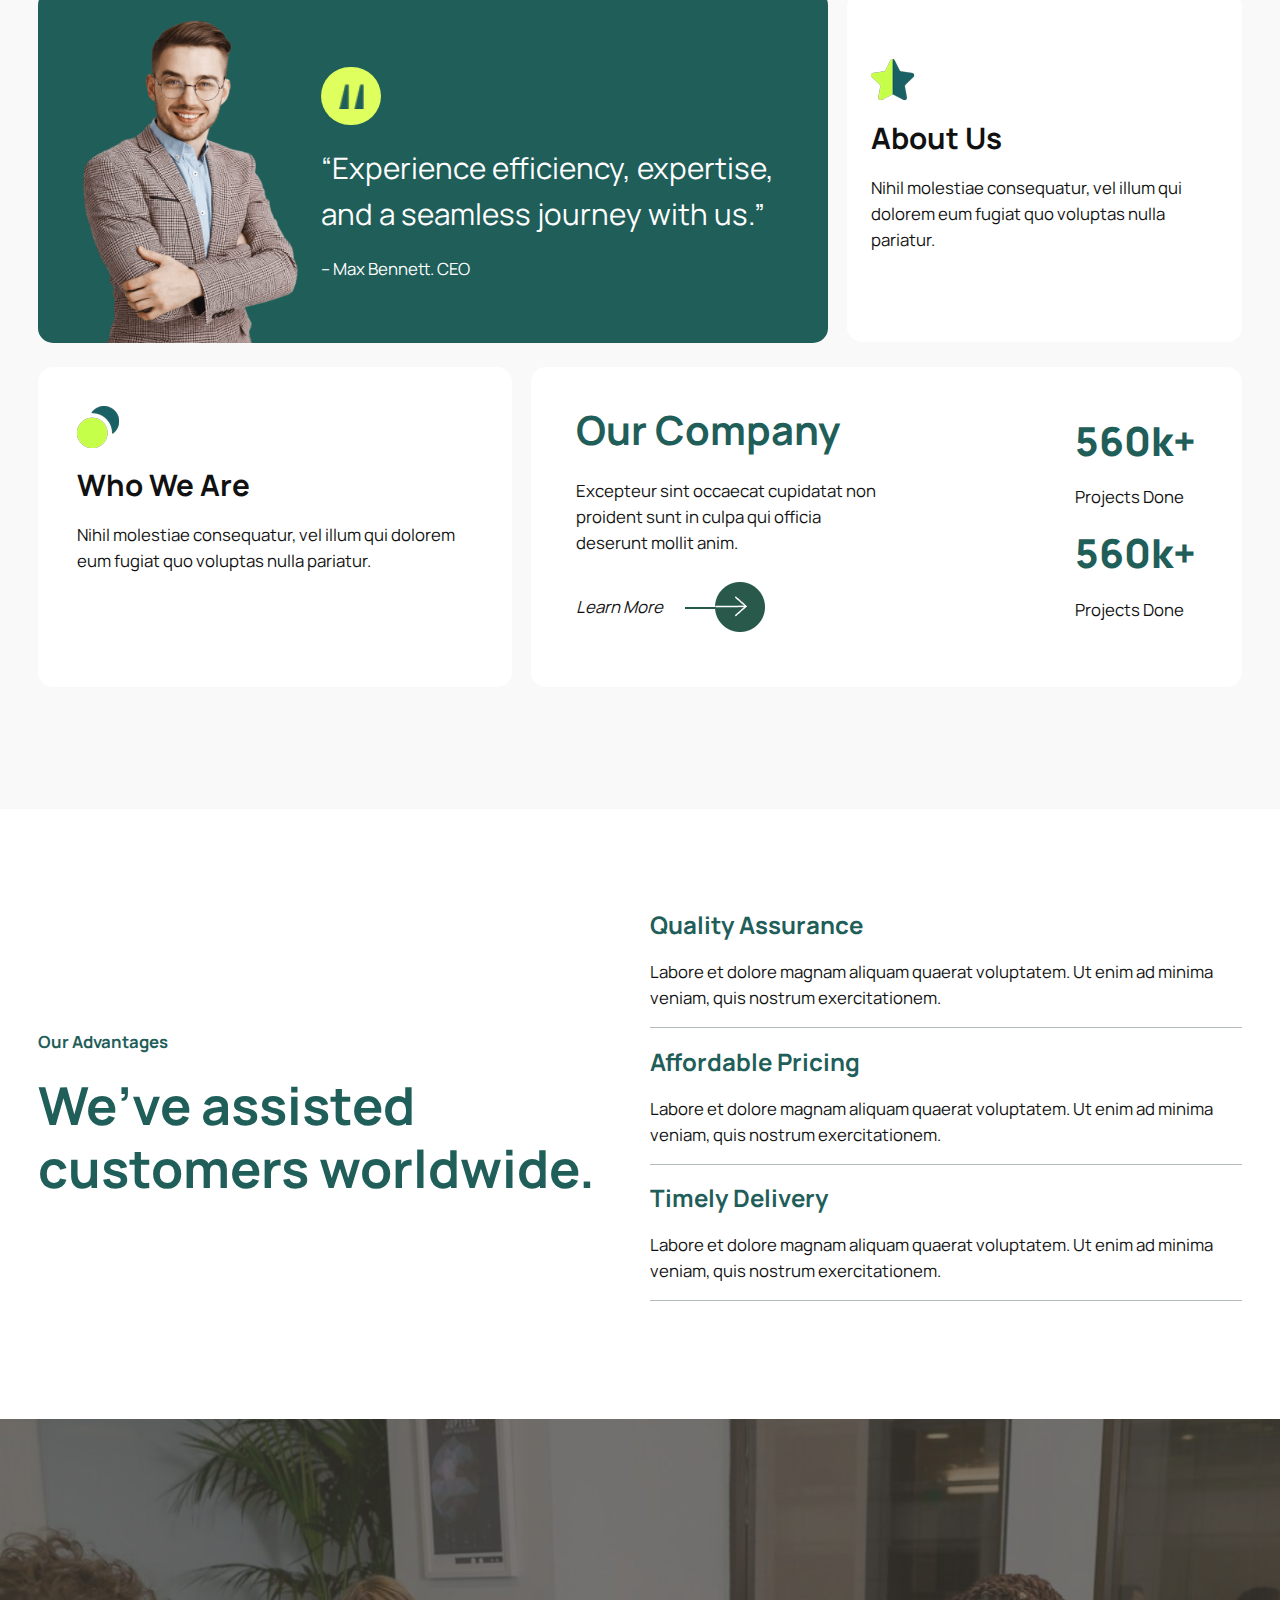
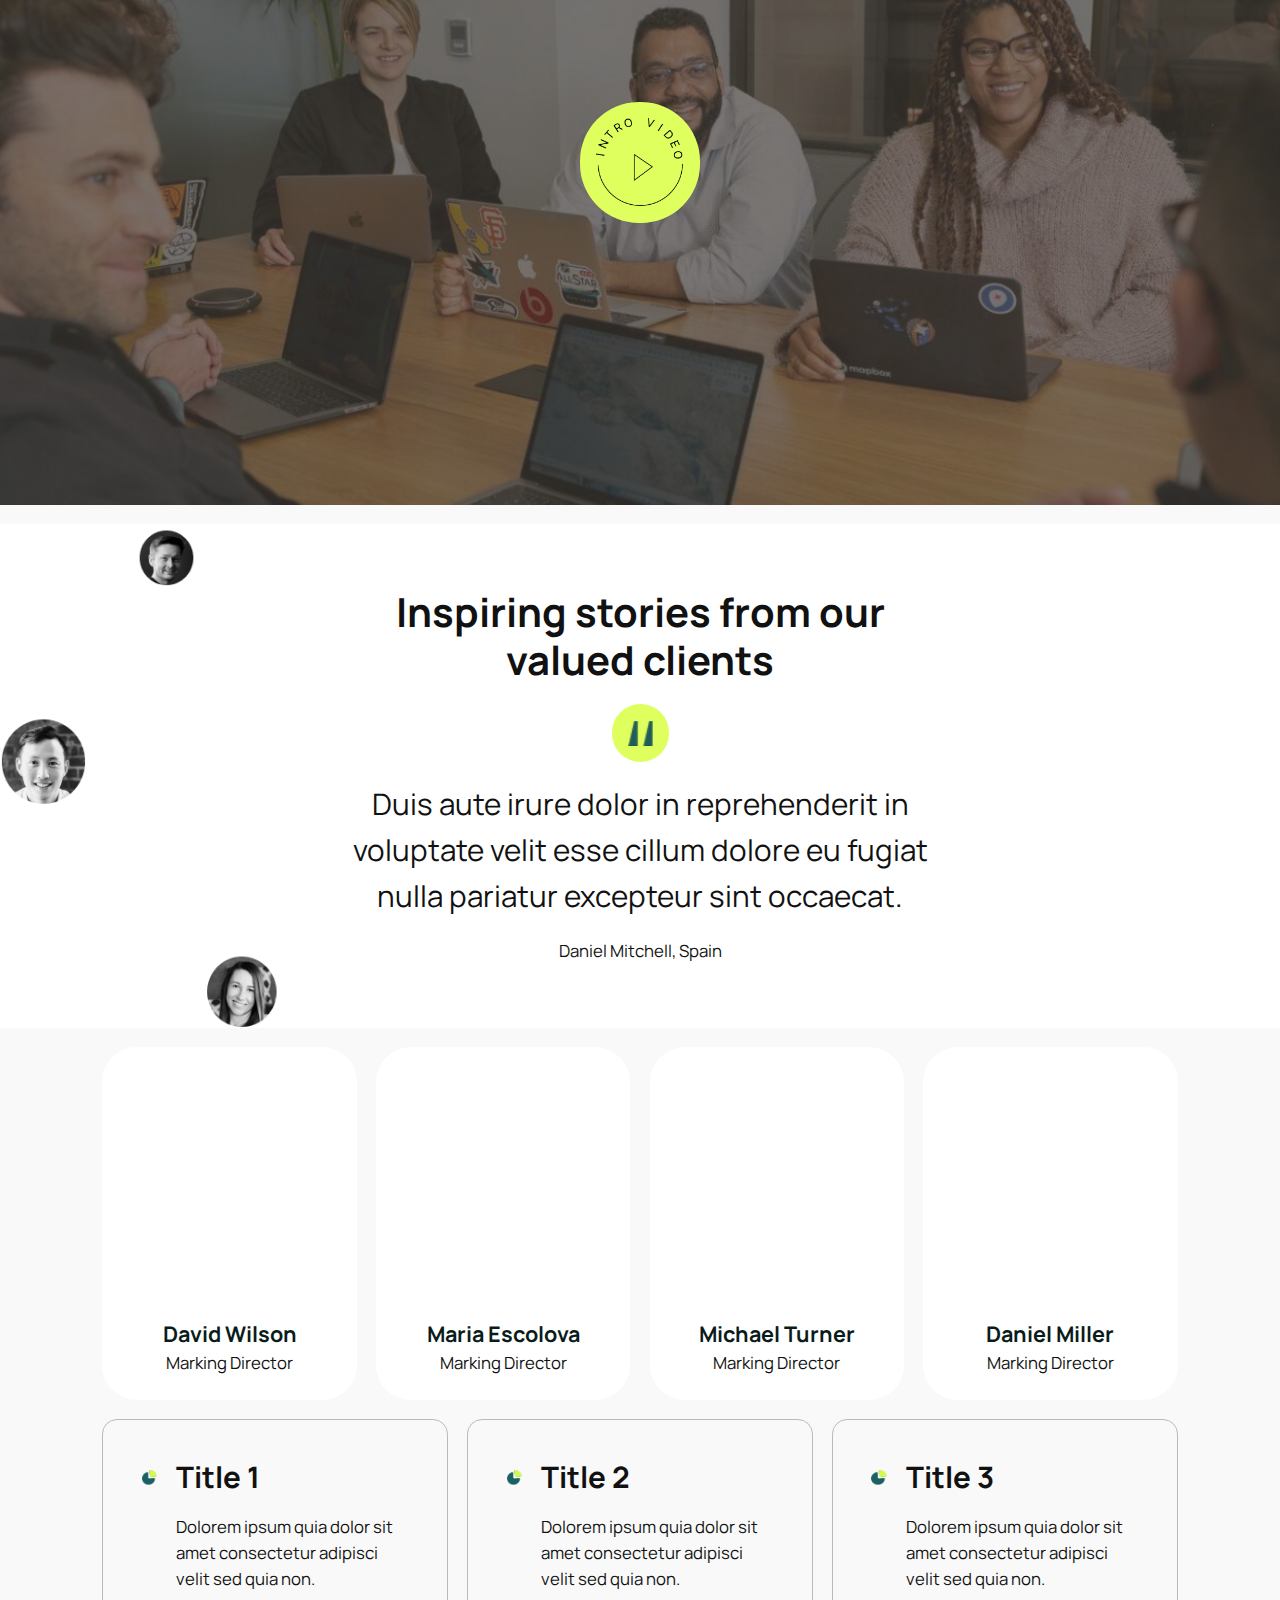
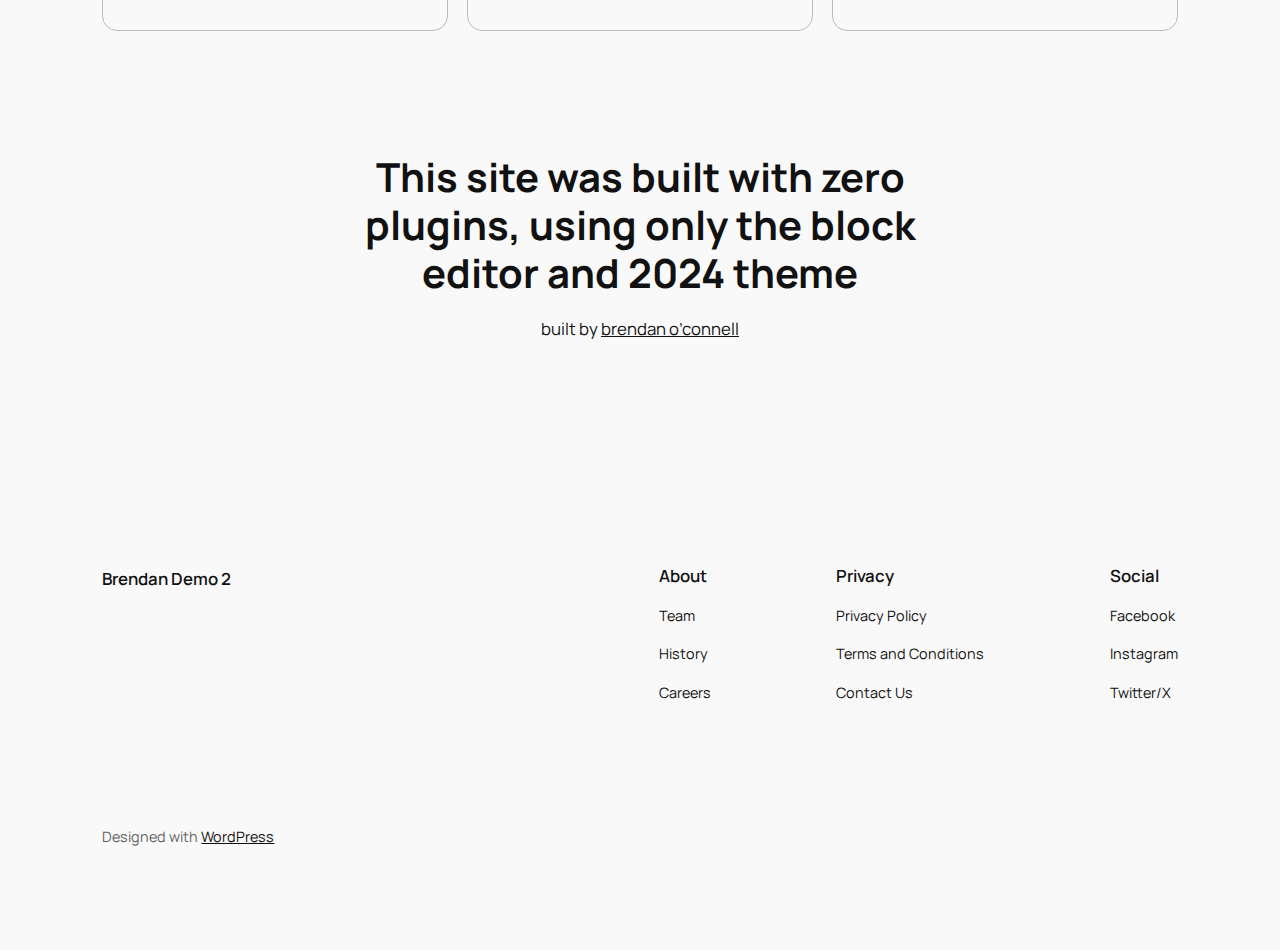
==== commit 68ec6a2b: "Updated/Added simply-static-1-1719449872" ====
--- a/index.html
+++ b/index.html
@@ -206,7 +206,7 @@
 
 
 <div class="wp-block-buttons is-layout-flex wp-block-buttons-is-layout-flex">
-<div class="wp-block-button"><a class="wp-block-button__link has-base-2-color has-custom-primary-background-color has-text-color has-background has-link-color wp-element-button"><strong>Contact</strong></a></div>
+<div class="wp-block-button has-custom-width wp-block-button__width-25"><a class="wp-block-button__link has-base-2-color has-custom-primary-background-color has-text-color has-background has-link-color wp-element-button"><strong>Contact</strong></a></div>
 
 
 
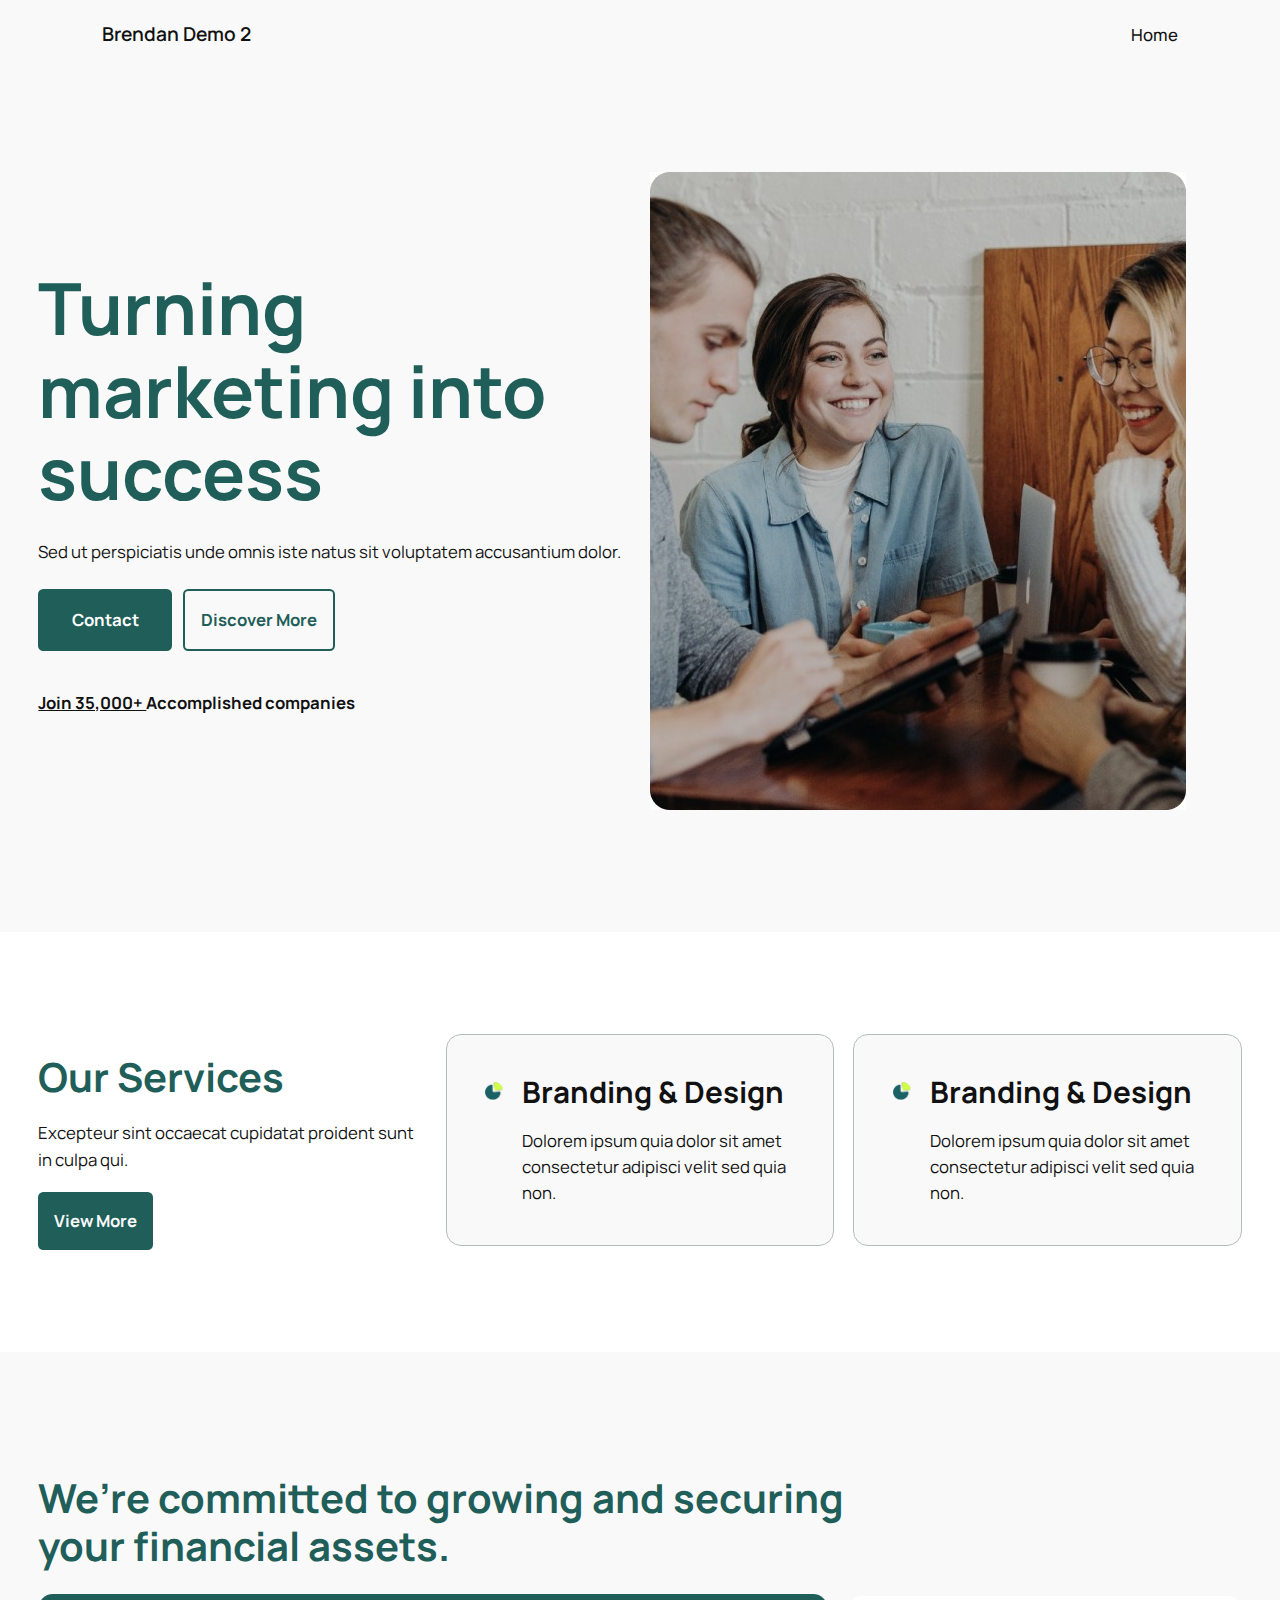
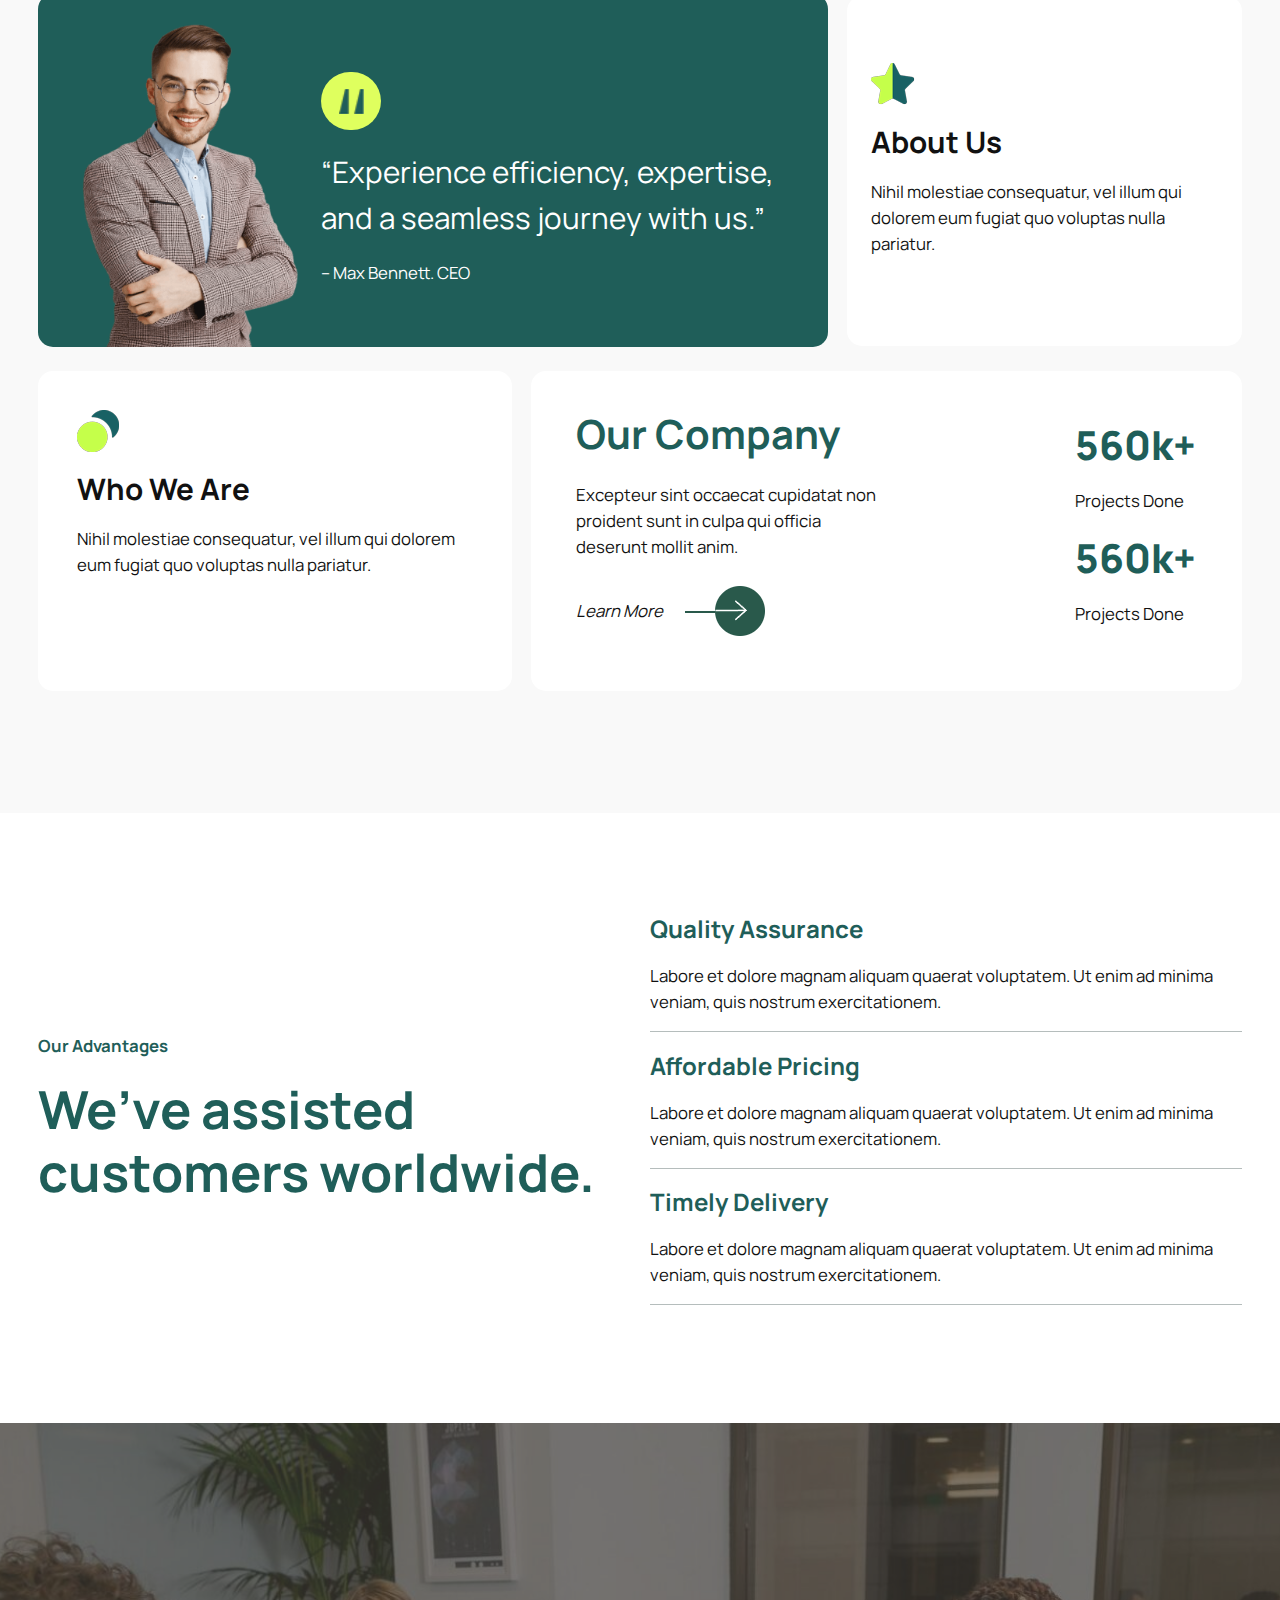
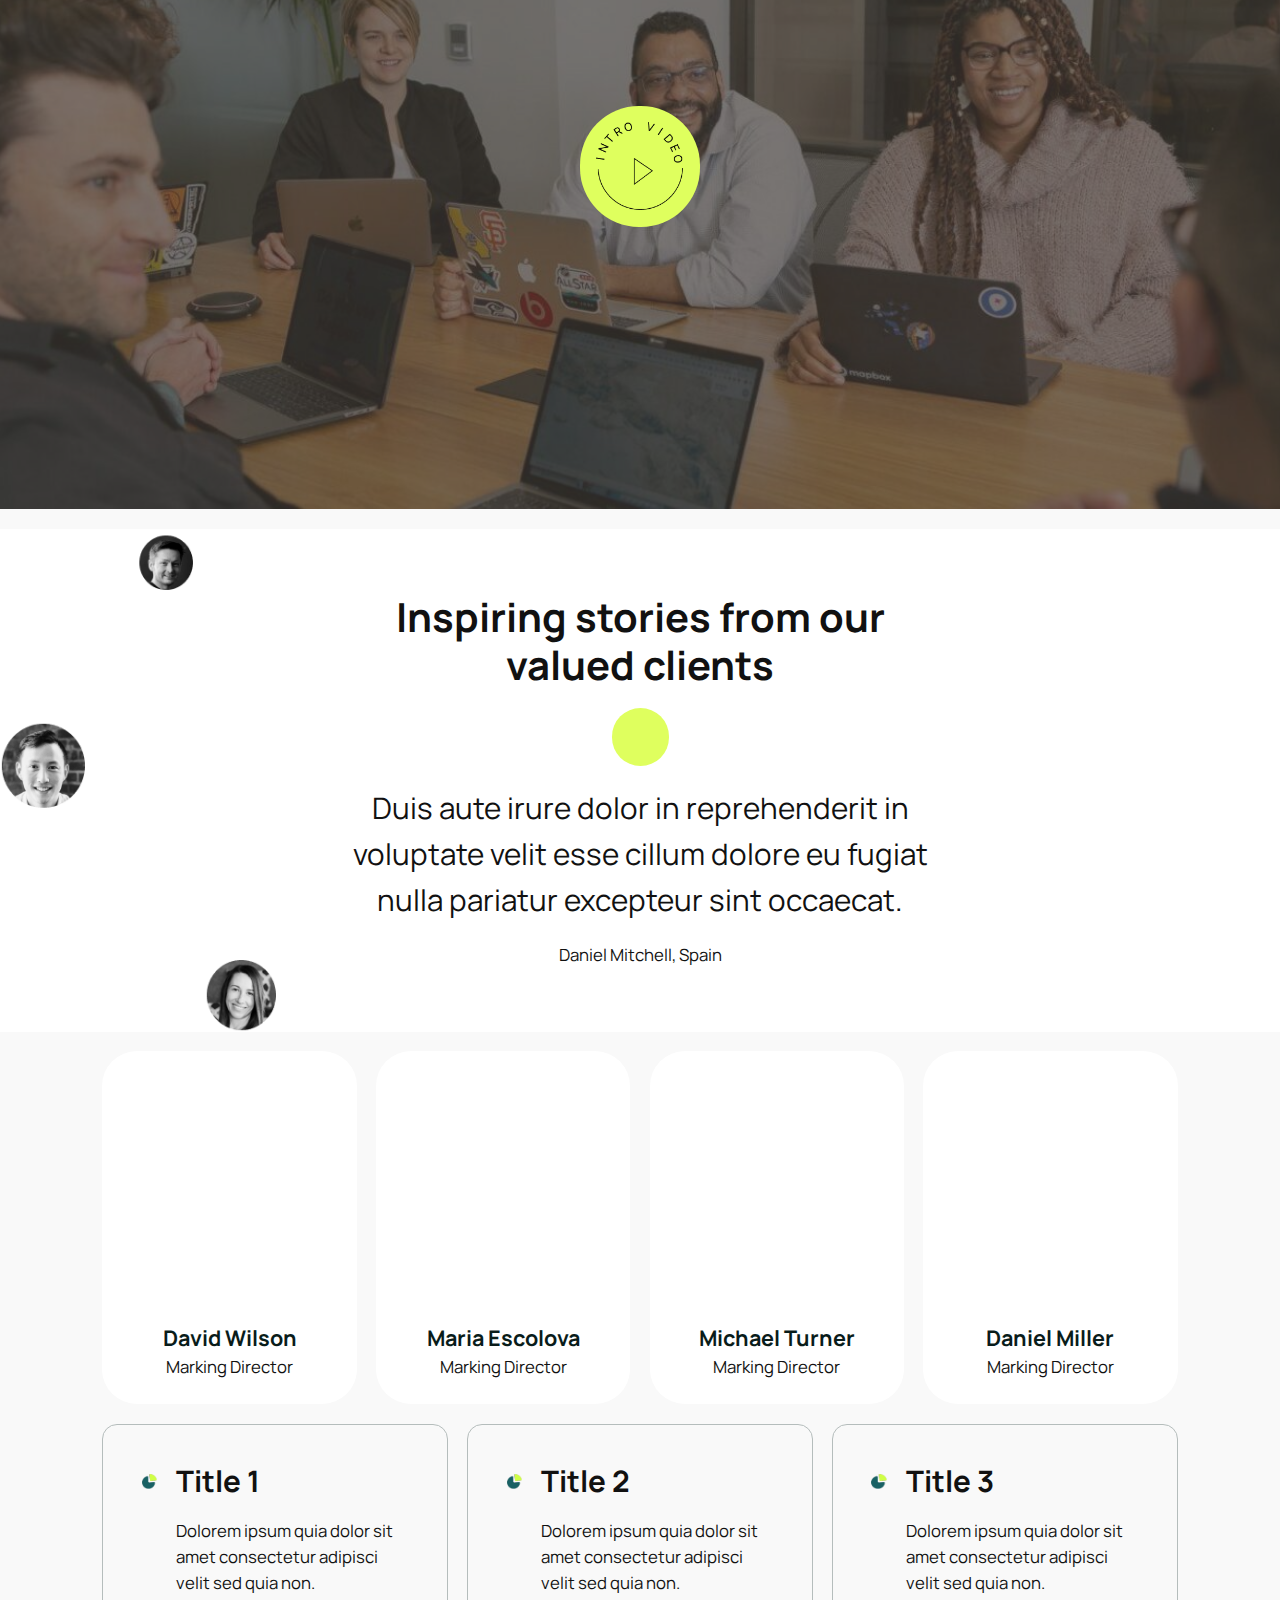
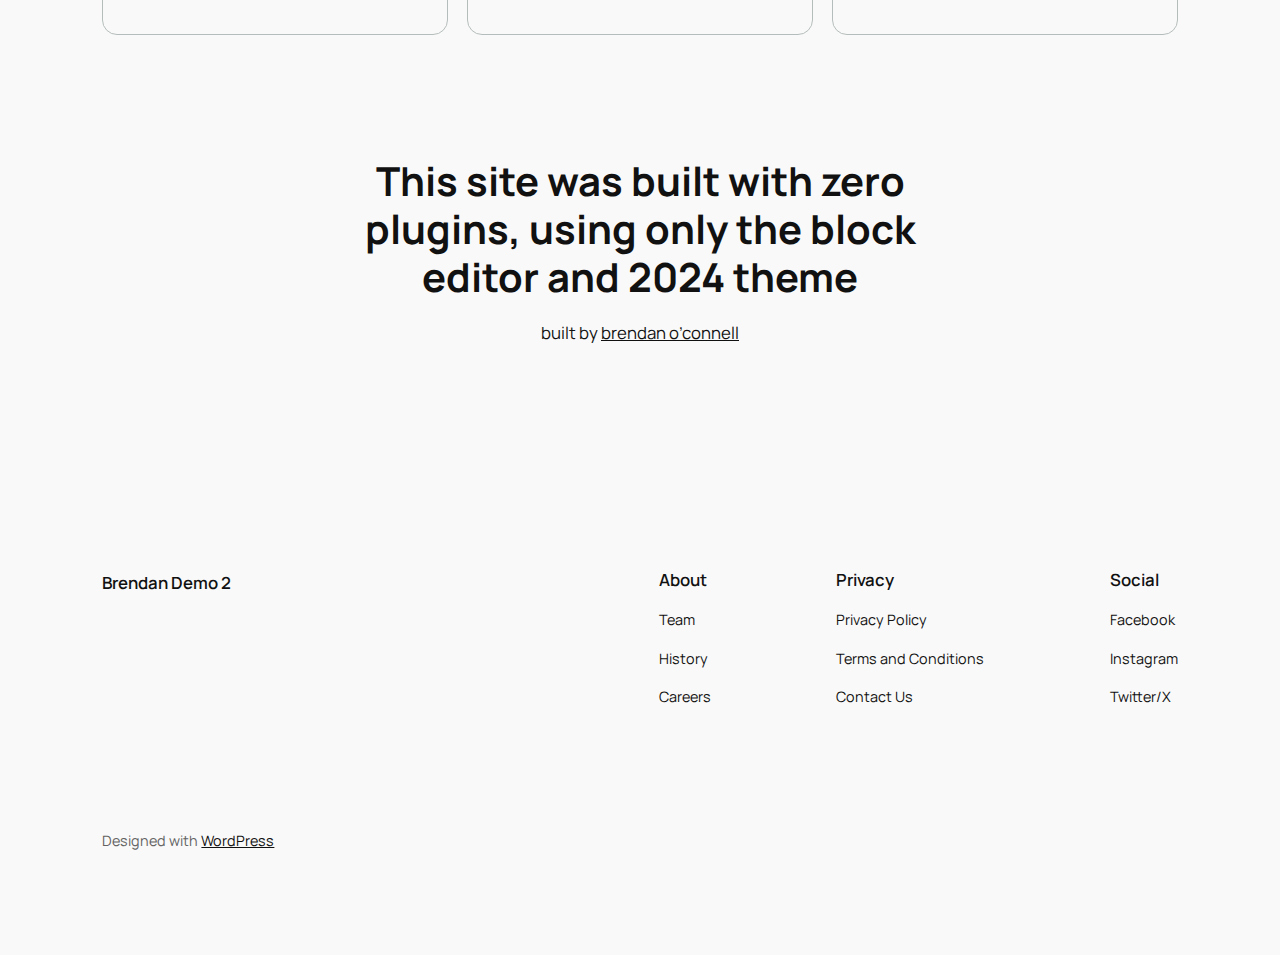
==== commit d043473c: "Updated/Added simply-static-1-1719450115" ====
--- a/index.html
+++ b/index.html
@@ -86,7 +86,7 @@
 .wp-block-navigation{font-weight: 500;}
 .wp-block-navigation a:where(:not(.wp-element-button)){color: inherit;text-decoration: none;}
 .wp-block-navigation a:where(:not(.wp-element-button)):hover{text-decoration: underline;}
-.wp-block-button.is-style-outline .wp-block-button__link{border-width: 1px;padding-top: calc(0.6rem - 1px);padding-right: calc(1rem - 1px);padding-bottom: calc(0.6rem - 1px);padding-left: calc(1rem - 1px);}
+.wp-block-button .wp-block-button__link{font-size: var(--wp--preset--font-size--medium);padding-top: var(--wp--preset--spacing--10);padding-right: var(--wp--preset--spacing--10);padding-bottom: var(--wp--preset--spacing--10);padding-left: var(--wp--preset--spacing--10);}.wp-block-button.is-style-outline .wp-block-button__link{border-width: 1px;padding-top: calc(0.6rem - 1px);padding-right: calc(1rem - 1px);padding-bottom: calc(0.6rem - 1px);padding-left: calc(1rem - 1px);}
 .wp-block-buttons-is-layout-flow > :first-child:first-child{margin-block-start: 0;}.wp-block-buttons-is-layout-flow > :last-child:last-child{margin-block-end: 0;}.wp-block-buttons-is-layout-flow > *{margin-block-start: 0.7rem;margin-block-end: 0;}.wp-block-buttons-is-layout-constrained > :first-child:first-child{margin-block-start: 0;}.wp-block-buttons-is-layout-constrained > :last-child:last-child{margin-block-end: 0;}.wp-block-buttons-is-layout-constrained > *{margin-block-start: 0.7rem;margin-block-end: 0;}.wp-block-buttons-is-layout-flex{gap: 0.7rem;}.wp-block-buttons-is-layout-grid{gap: 0.7rem;}
 .wp-block-image.is-style-rounded img,.wp-block-image.is-style-rounded  .wp-block-image__crop-area,.wp-block-image.is-style-rounded  .components-placeholder{border-radius: var(--wp--preset--spacing--20);}
 .wp-block-separator{border-color: currentColor;border-width: 0 0 1px 0;border-style: solid;color: var(--wp--preset--color--contrast);}
@@ -206,11 +206,11 @@
 
 
 <div class="wp-block-buttons is-layout-flex wp-block-buttons-is-layout-flex">
-<div class="wp-block-button has-custom-width wp-block-button__width-25"><a class="wp-block-button__link has-base-2-color has-custom-primary-background-color has-text-color has-background has-link-color wp-element-button"><strong>Contact</strong></a></div>
-
-
-
-<div class="wp-block-button is-style-outline"><a class="wp-block-button__link has-custom-primary-color has-text-color has-link-color wp-element-button"><strong>Discover More</strong></a></div>
+<div class="wp-block-button has-custom-width wp-block-button__width-25"><a class="wp-block-button__link has-base-2-color has-custom-primary-background-color has-text-color has-background has-link-color has-border-color has-custom-primary-border-color wp-element-button" style="border-width:2px"><strong>Contact</strong></a></div>
+
+
+
+<div class="wp-block-button is-style-outline"><a class="wp-block-button__link has-custom-primary-color has-text-color has-link-color wp-element-button" style="border-width:2px;padding-top:var(--wp--preset--spacing--10);padding-right:var(--wp--preset--spacing--10);padding-bottom:var(--wp--preset--spacing--10);padding-left:var(--wp--preset--spacing--10)"><strong>Discover More</strong></a></div>
 </div>
 
 
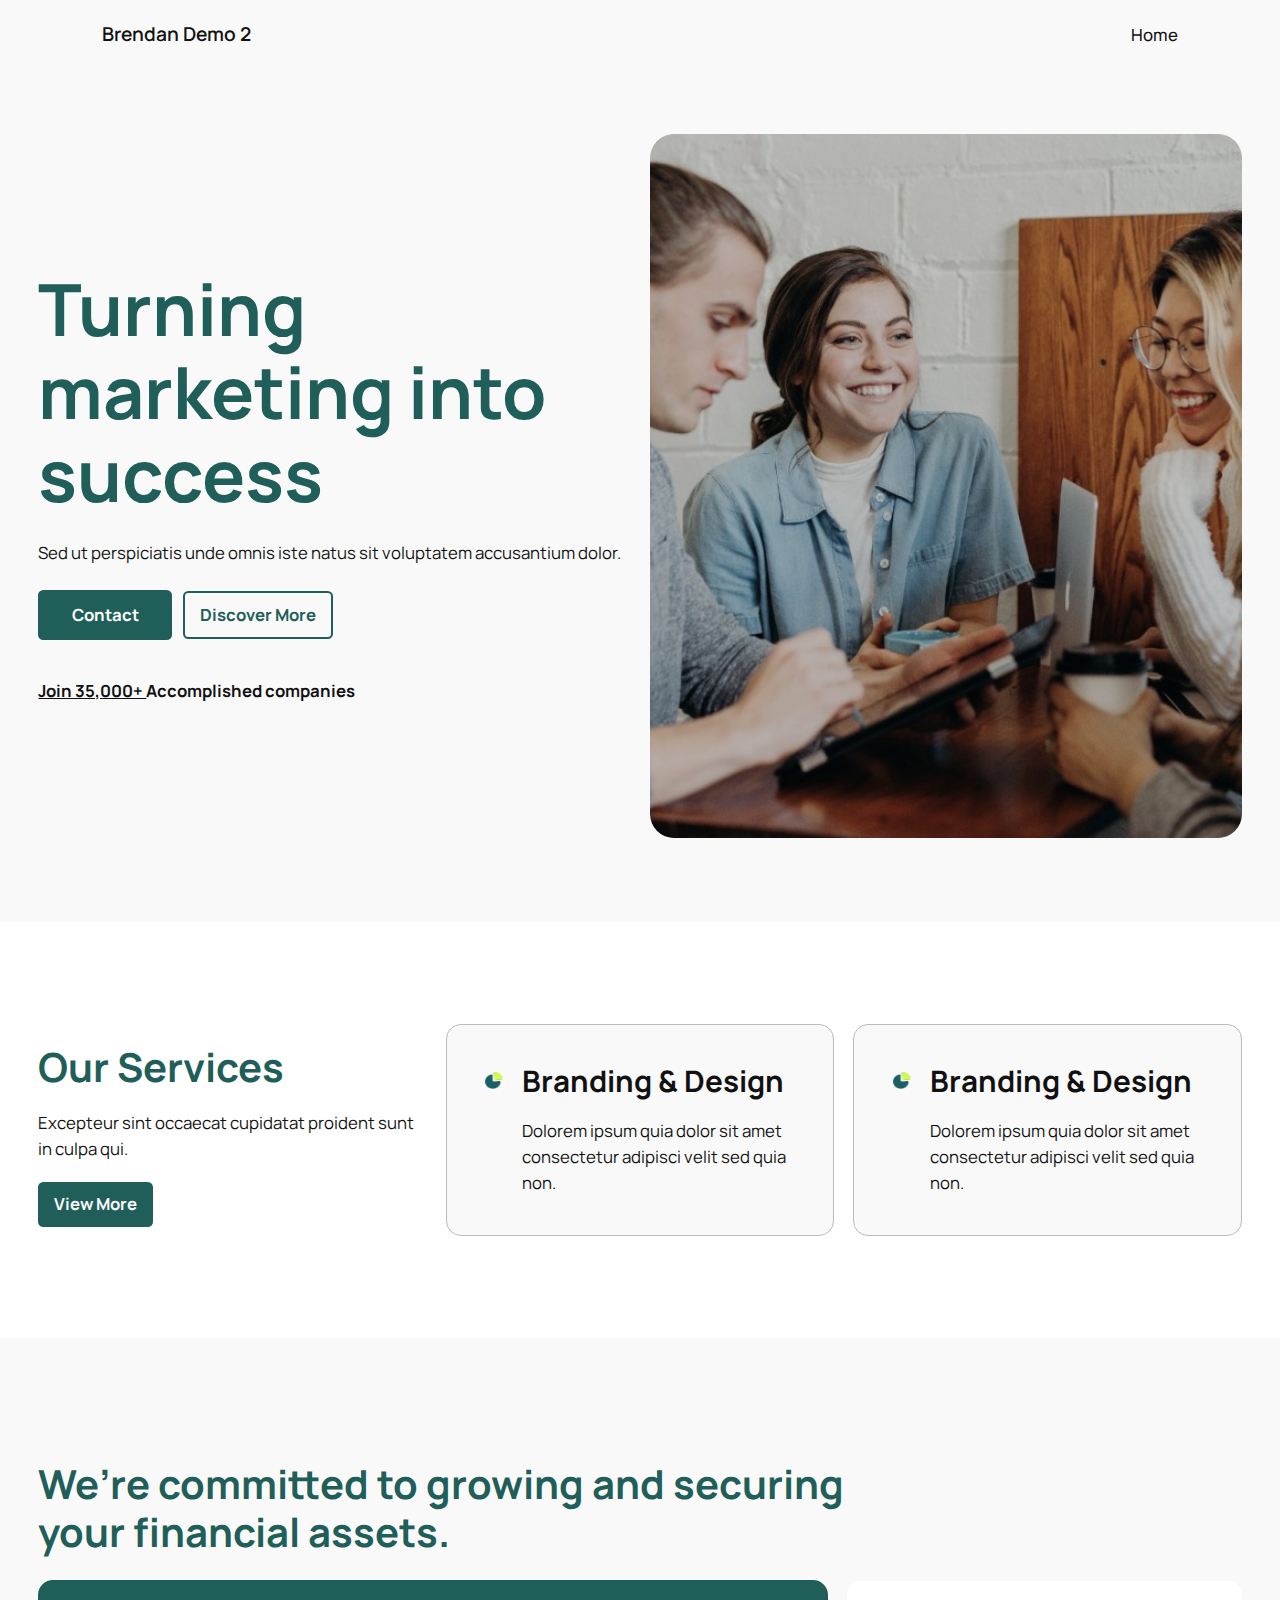
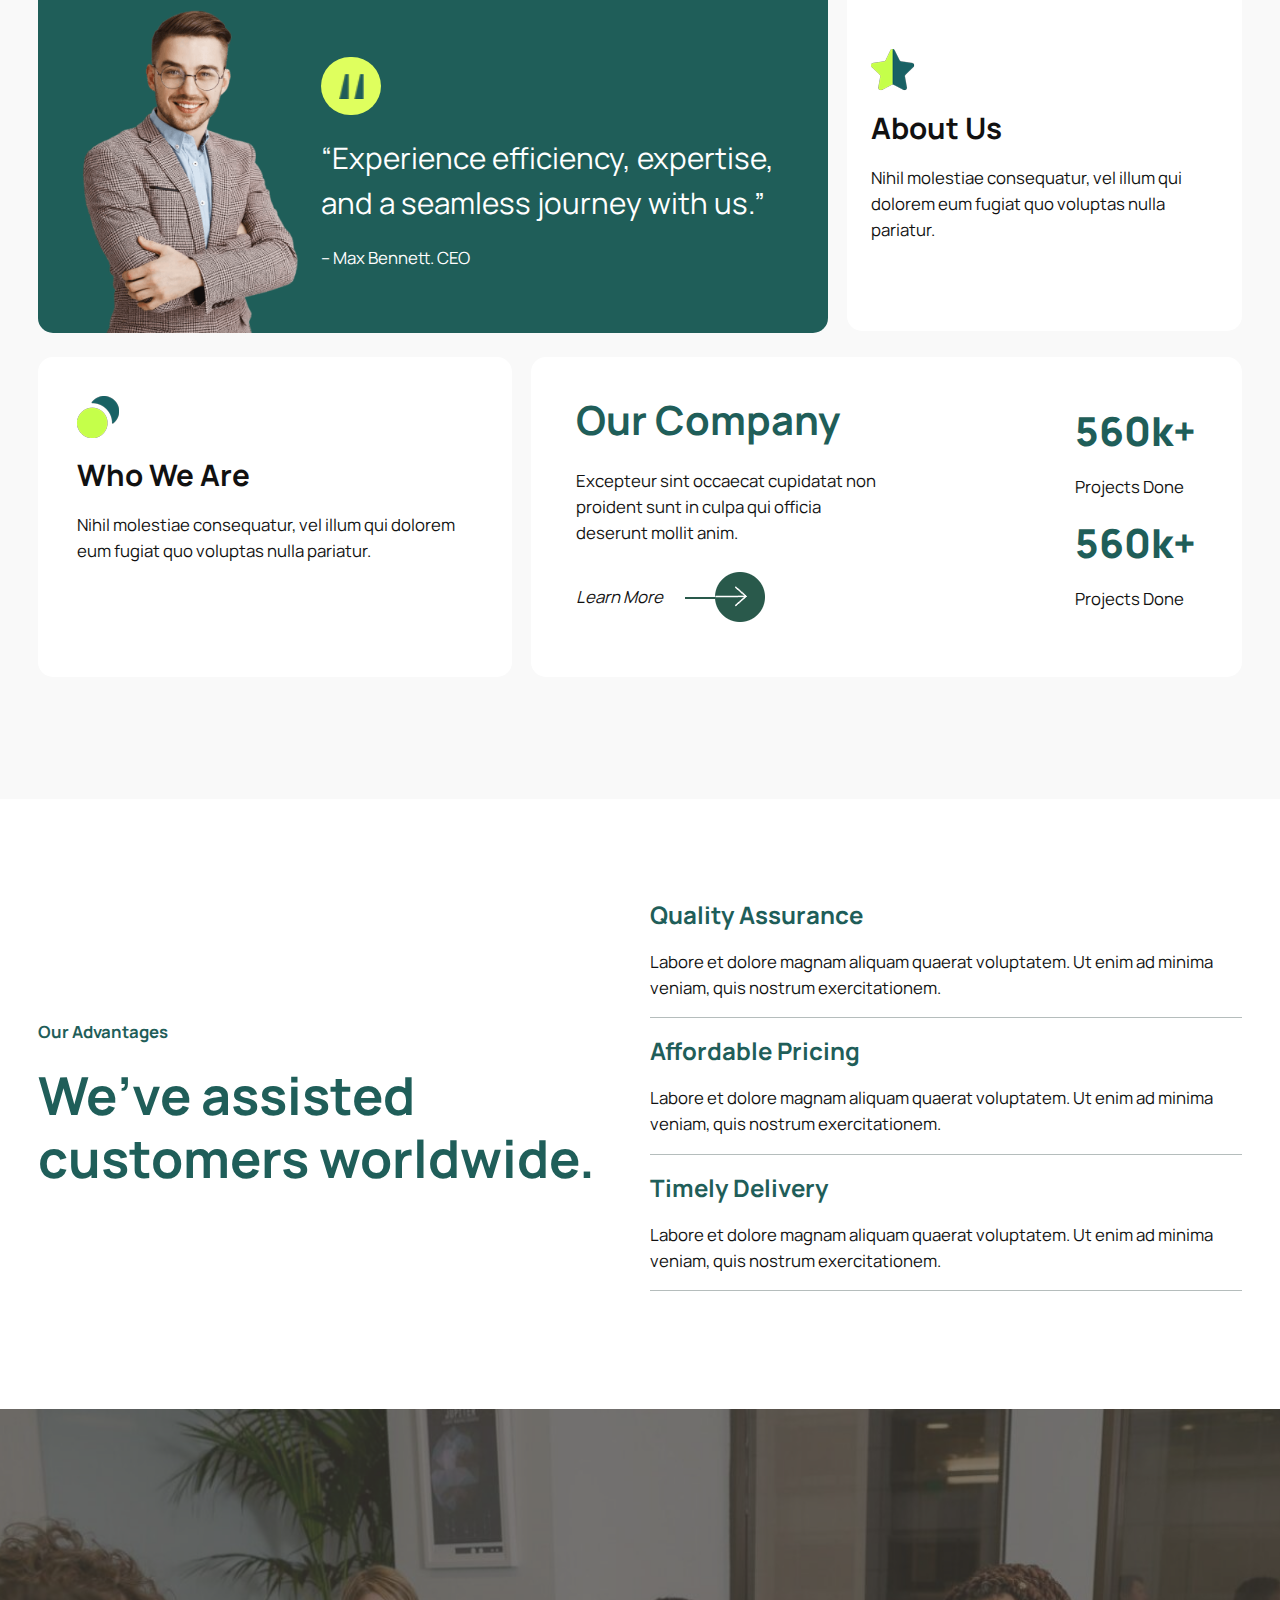
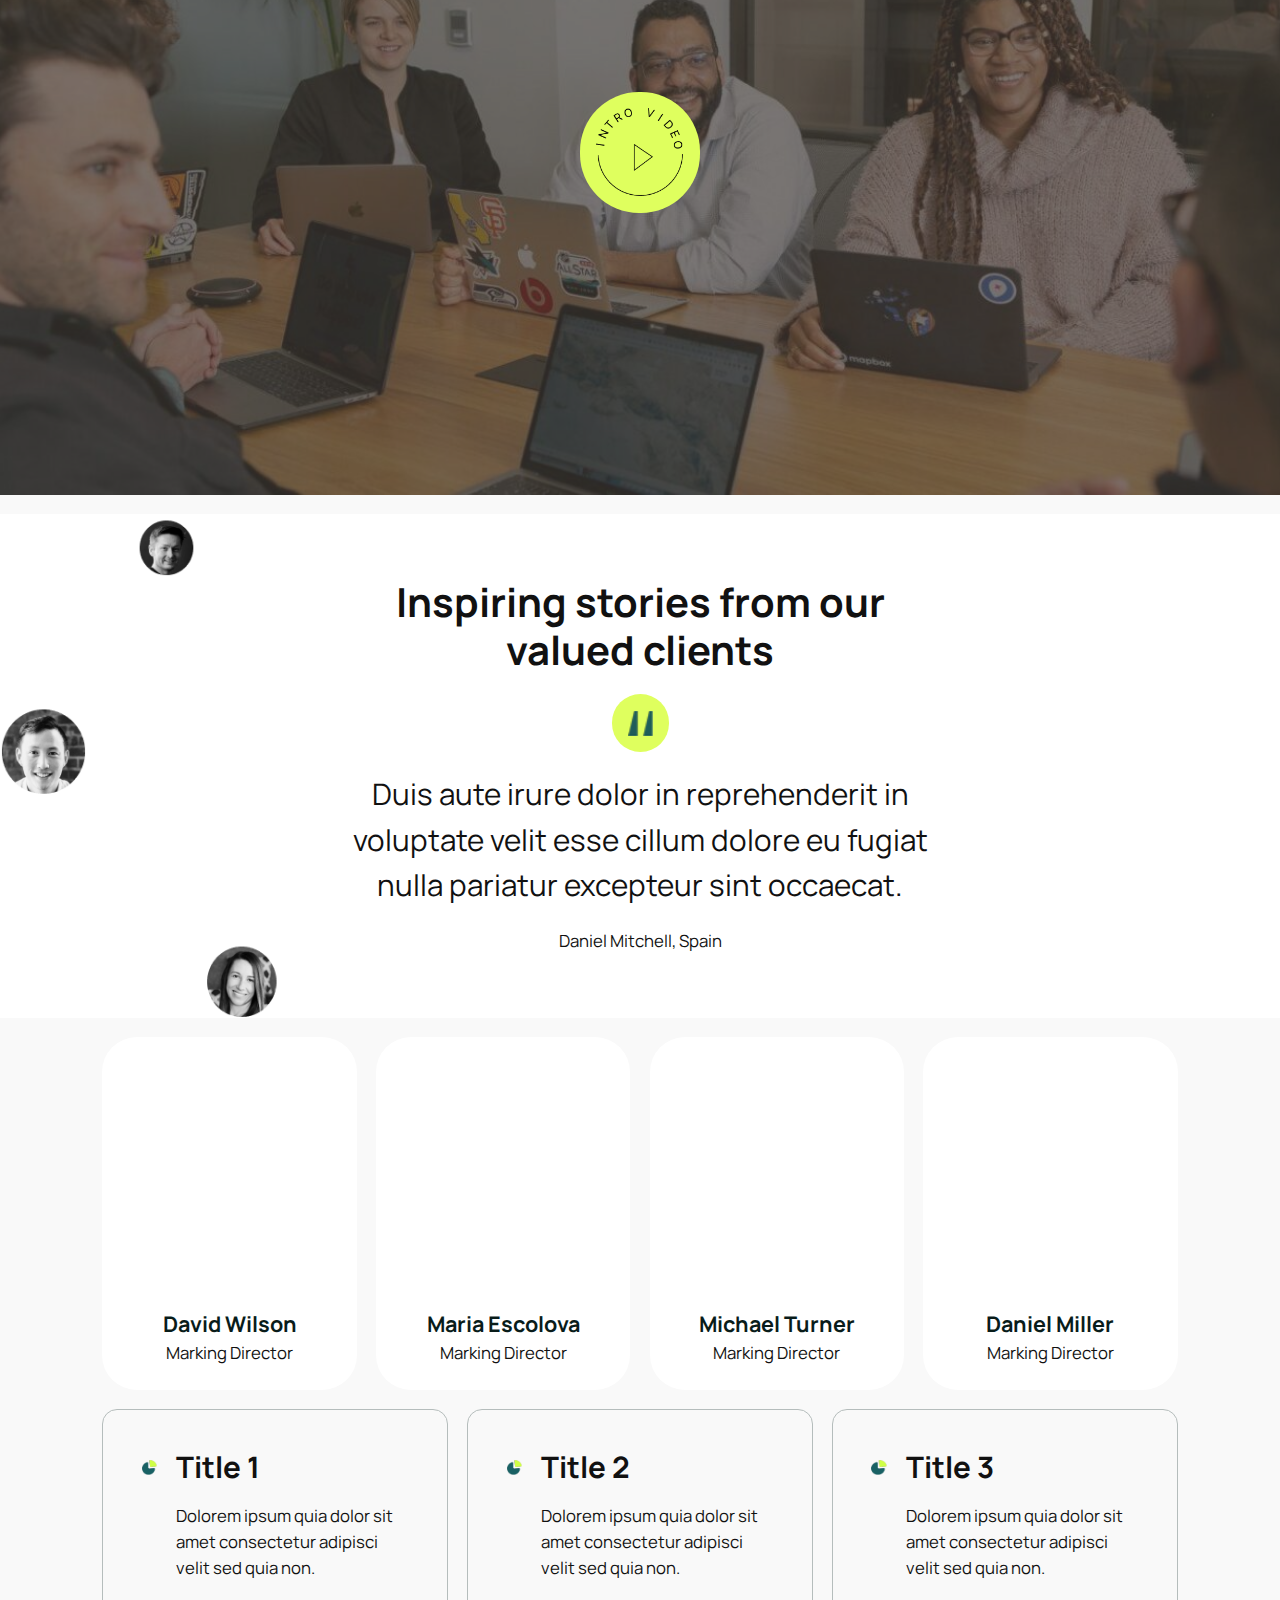
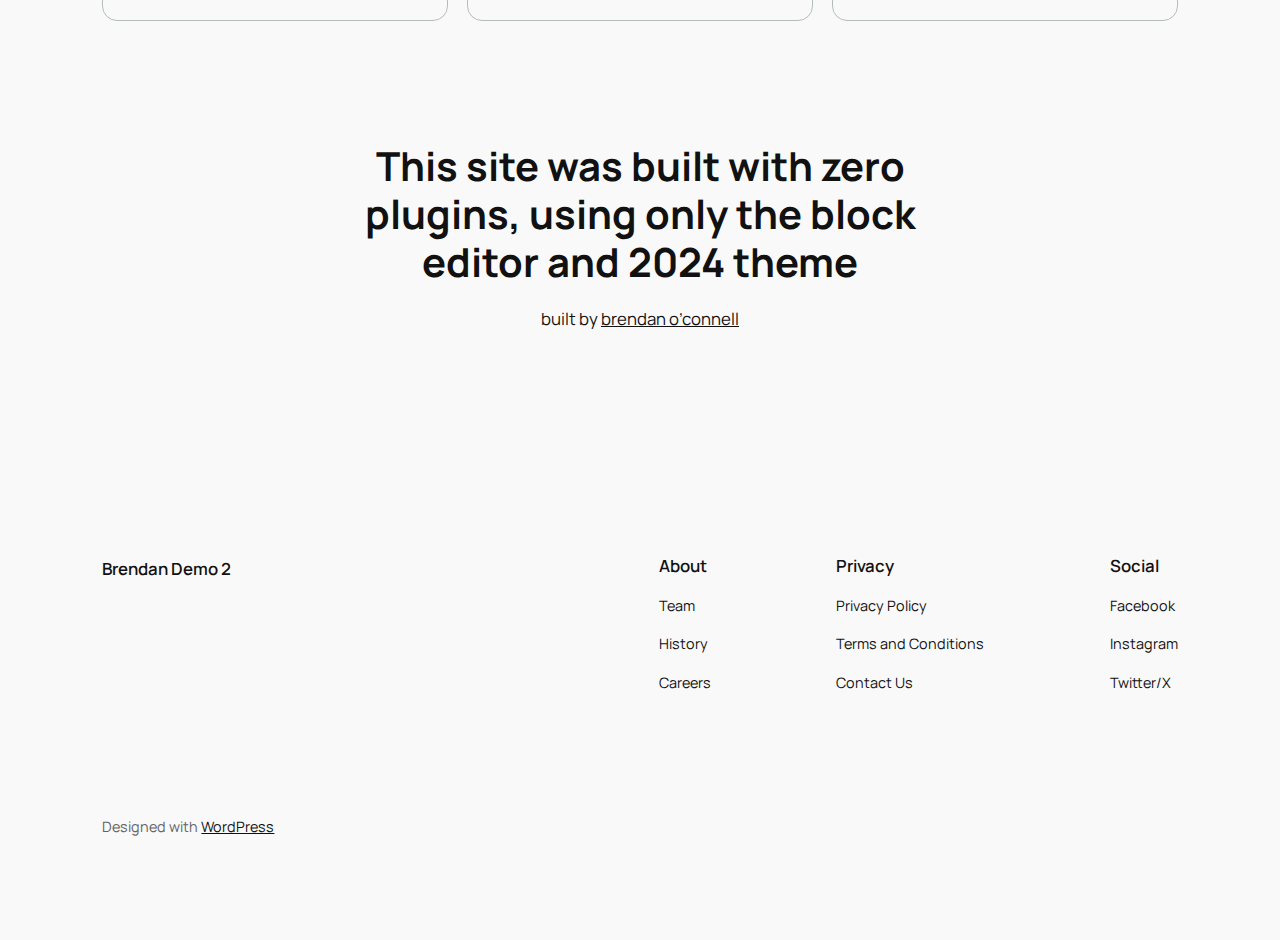
==== commit b7239f0b: "Updated/Added simply-static-1-1719450267" ====
--- a/index.html
+++ b/index.html
@@ -86,7 +86,7 @@
 .wp-block-navigation{font-weight: 500;}
 .wp-block-navigation a:where(:not(.wp-element-button)){color: inherit;text-decoration: none;}
 .wp-block-navigation a:where(:not(.wp-element-button)):hover{text-decoration: underline;}
-.wp-block-button .wp-block-button__link{font-size: var(--wp--preset--font-size--medium);padding-top: var(--wp--preset--spacing--10);padding-right: var(--wp--preset--spacing--10);padding-bottom: var(--wp--preset--spacing--10);padding-left: var(--wp--preset--spacing--10);}.wp-block-button.is-style-outline .wp-block-button__link{border-width: 1px;padding-top: calc(0.6rem - 1px);padding-right: calc(1rem - 1px);padding-bottom: calc(0.6rem - 1px);padding-left: calc(1rem - 1px);}
+.wp-block-button .wp-block-button__link{font-size: var(--wp--preset--font-size--medium);}.wp-block-button.is-style-outline .wp-block-button__link{border-width: 1px;padding-top: calc(0.6rem - 1px);padding-right: calc(1rem - 1px);padding-bottom: calc(0.6rem - 1px);padding-left: calc(1rem - 1px);}
 .wp-block-buttons-is-layout-flow > :first-child:first-child{margin-block-start: 0;}.wp-block-buttons-is-layout-flow > :last-child:last-child{margin-block-end: 0;}.wp-block-buttons-is-layout-flow > *{margin-block-start: 0.7rem;margin-block-end: 0;}.wp-block-buttons-is-layout-constrained > :first-child:first-child{margin-block-start: 0;}.wp-block-buttons-is-layout-constrained > :last-child:last-child{margin-block-end: 0;}.wp-block-buttons-is-layout-constrained > *{margin-block-start: 0.7rem;margin-block-end: 0;}.wp-block-buttons-is-layout-flex{gap: 0.7rem;}.wp-block-buttons-is-layout-grid{gap: 0.7rem;}
 .wp-block-image.is-style-rounded img,.wp-block-image.is-style-rounded  .wp-block-image__crop-area,.wp-block-image.is-style-rounded  .components-placeholder{border-radius: var(--wp--preset--spacing--20);}
 .wp-block-separator{border-color: currentColor;border-width: 0 0 1px 0;border-style: solid;color: var(--wp--preset--color--contrast);}
@@ -193,7 +193,7 @@
 
 <main class="wp-block-group is-layout-flow wp-block-group-is-layout-flow" style="margin-top:0">
 	<div class="entry-content wp-block-post-content has-global-padding is-layout-constrained wp-block-post-content-is-layout-constrained">
-<section class="wp-block-group alignfull mctr-7e8jzt has-global-padding is-layout-constrained wp-container-core-group-is-layout-7 wp-block-group-is-layout-constrained" style="padding-top:var(--wp--preset--spacing--50);padding-right:var(--wp--preset--spacing--30);padding-bottom:var(--wp--preset--spacing--50);padding-left:var(--wp--preset--spacing--30)">
+<section class="wp-block-group alignfull mctr-7e8jzt has-global-padding is-layout-constrained wp-container-core-group-is-layout-7 wp-block-group-is-layout-constrained" style="padding-top:var(--wp--preset--spacing--40);padding-right:var(--wp--preset--spacing--30);padding-bottom:var(--wp--preset--spacing--40);padding-left:var(--wp--preset--spacing--30)">
 <div class="wp-block-columns alignwide mctr-4rxl9e is-layout-flex wp-container-core-columns-is-layout-1 wp-block-columns-is-layout-flex">
 <div class="wp-block-column is-vertically-aligned-center mctr-7973yu is-layout-flow wp-block-column-is-layout-flow">
 <div class="wp-block-group mctr-xcs4y2 has-global-padding is-layout-constrained wp-container-core-group-is-layout-6 wp-block-group-is-layout-constrained">
@@ -210,7 +210,7 @@
 
 
 
-<div class="wp-block-button is-style-outline"><a class="wp-block-button__link has-custom-primary-color has-text-color has-link-color wp-element-button" style="border-width:2px;padding-top:var(--wp--preset--spacing--10);padding-right:var(--wp--preset--spacing--10);padding-bottom:var(--wp--preset--spacing--10);padding-left:var(--wp--preset--spacing--10)"><strong>Discover More</strong></a></div>
+<div class="wp-block-button is-style-outline"><a class="wp-block-button__link has-custom-primary-color has-text-color has-link-color wp-element-button" style="border-width:2px"><strong>Discover More</strong></a></div>
 </div>
 
 
@@ -221,8 +221,8 @@
 
 
 
-<div class="wp-block-column is-layout-flow wp-block-column-is-layout-flow">
-<figure class="wp-block-image size-full"><img fetchpriority="high" decoding="async" width="536" height="638" src="/wp-content/uploads/2024/06/marketing-7-oef-7.jpg" alt="" class="wp-image-35" style="object-fit:cover" srcset="/wp-content/uploads/2024/06/marketing-7-oef-7.jpg 536w, /wp-content/uploads/2024/06/marketing-7-oef-7-252x300.jpg 252w, /wp-content/uploads/2024/06/marketing-7-oef-7-500x595.jpg 500w" sizes="(max-width: 536px) 100vw, 536px"></figure>
+<div class="wp-block-column has-global-padding is-layout-constrained wp-block-column-is-layout-constrained">
+<figure class="wp-block-image alignfull size-full is-style-rounded"><img fetchpriority="high" decoding="async" width="536" height="638" src="/wp-content/uploads/2024/06/marketing-7-oef-7.jpg" alt="" class="wp-image-35" srcset="/wp-content/uploads/2024/06/marketing-7-oef-7.jpg 536w, /wp-content/uploads/2024/06/marketing-7-oef-7-252x300.jpg 252w, /wp-content/uploads/2024/06/marketing-7-oef-7-500x595.jpg 500w" sizes="(max-width: 536px) 100vw, 536px"></figure>
 </div>
 </div>
 </section>
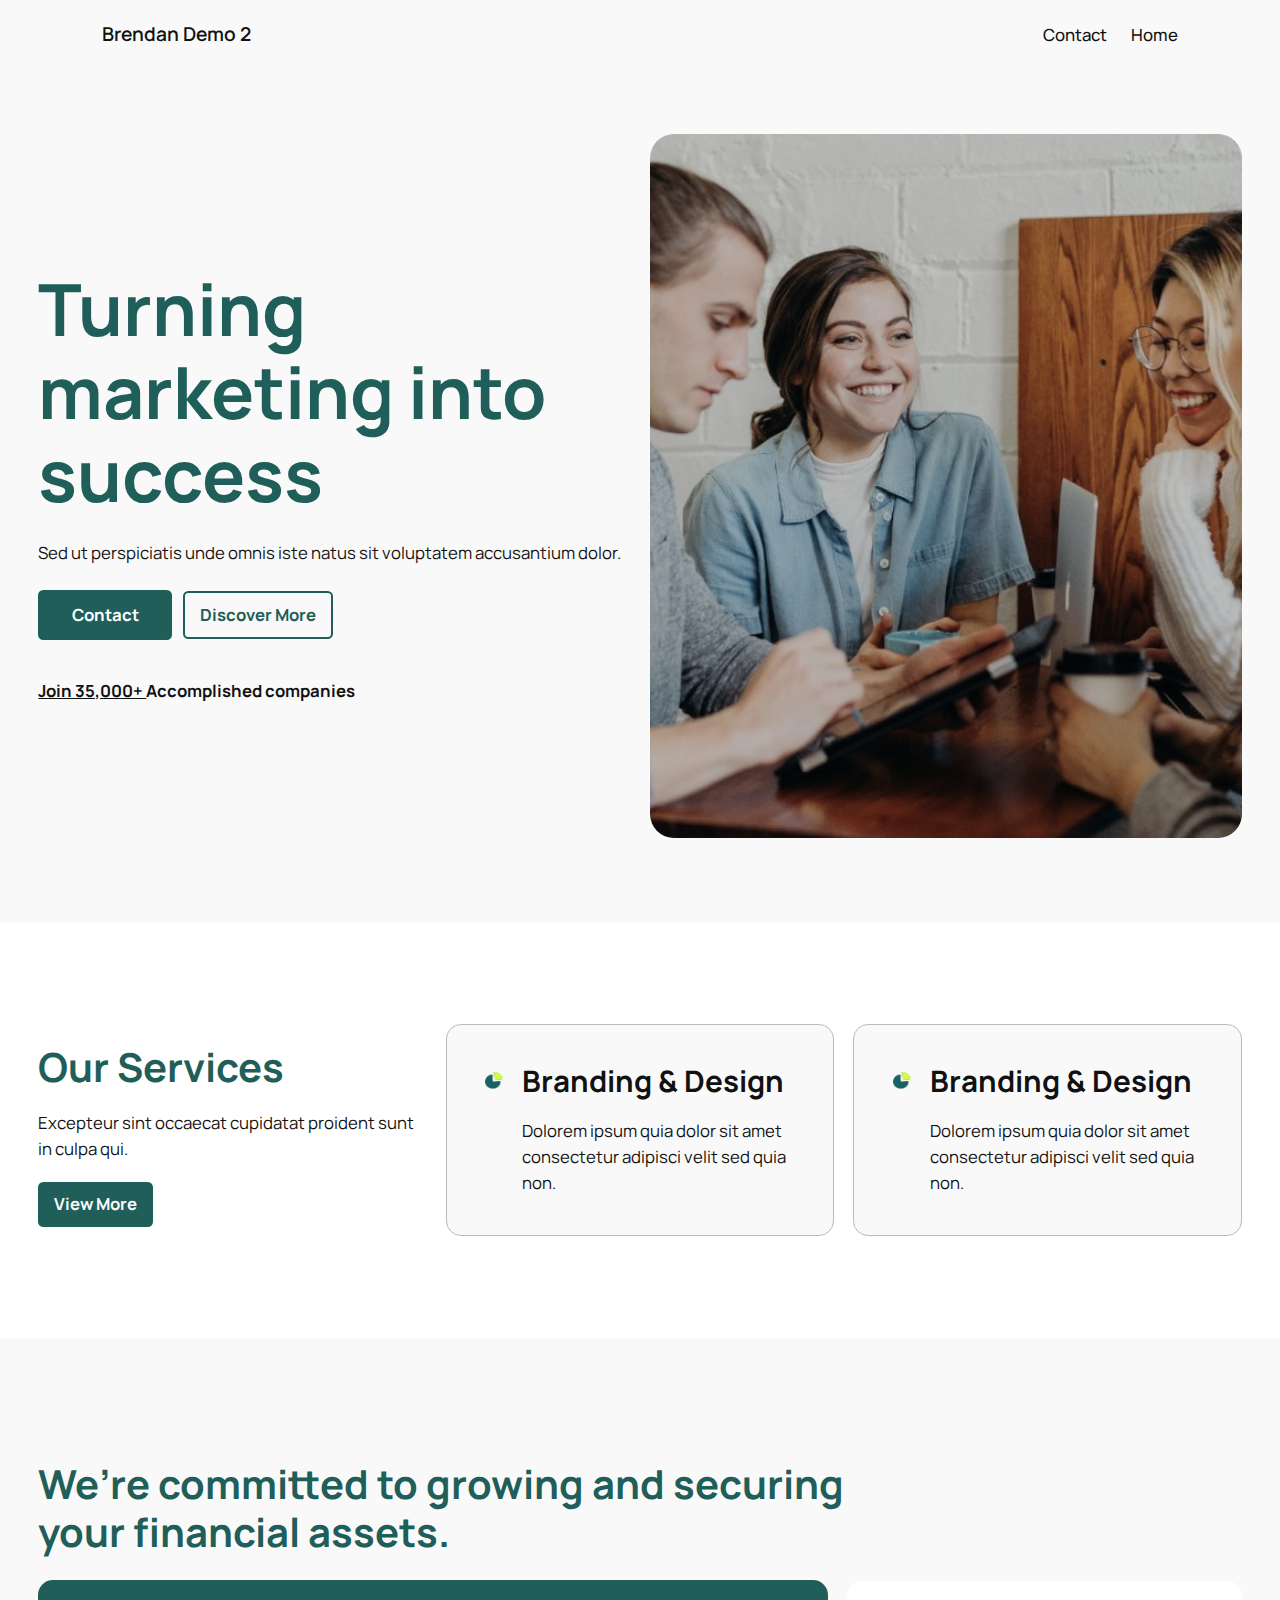
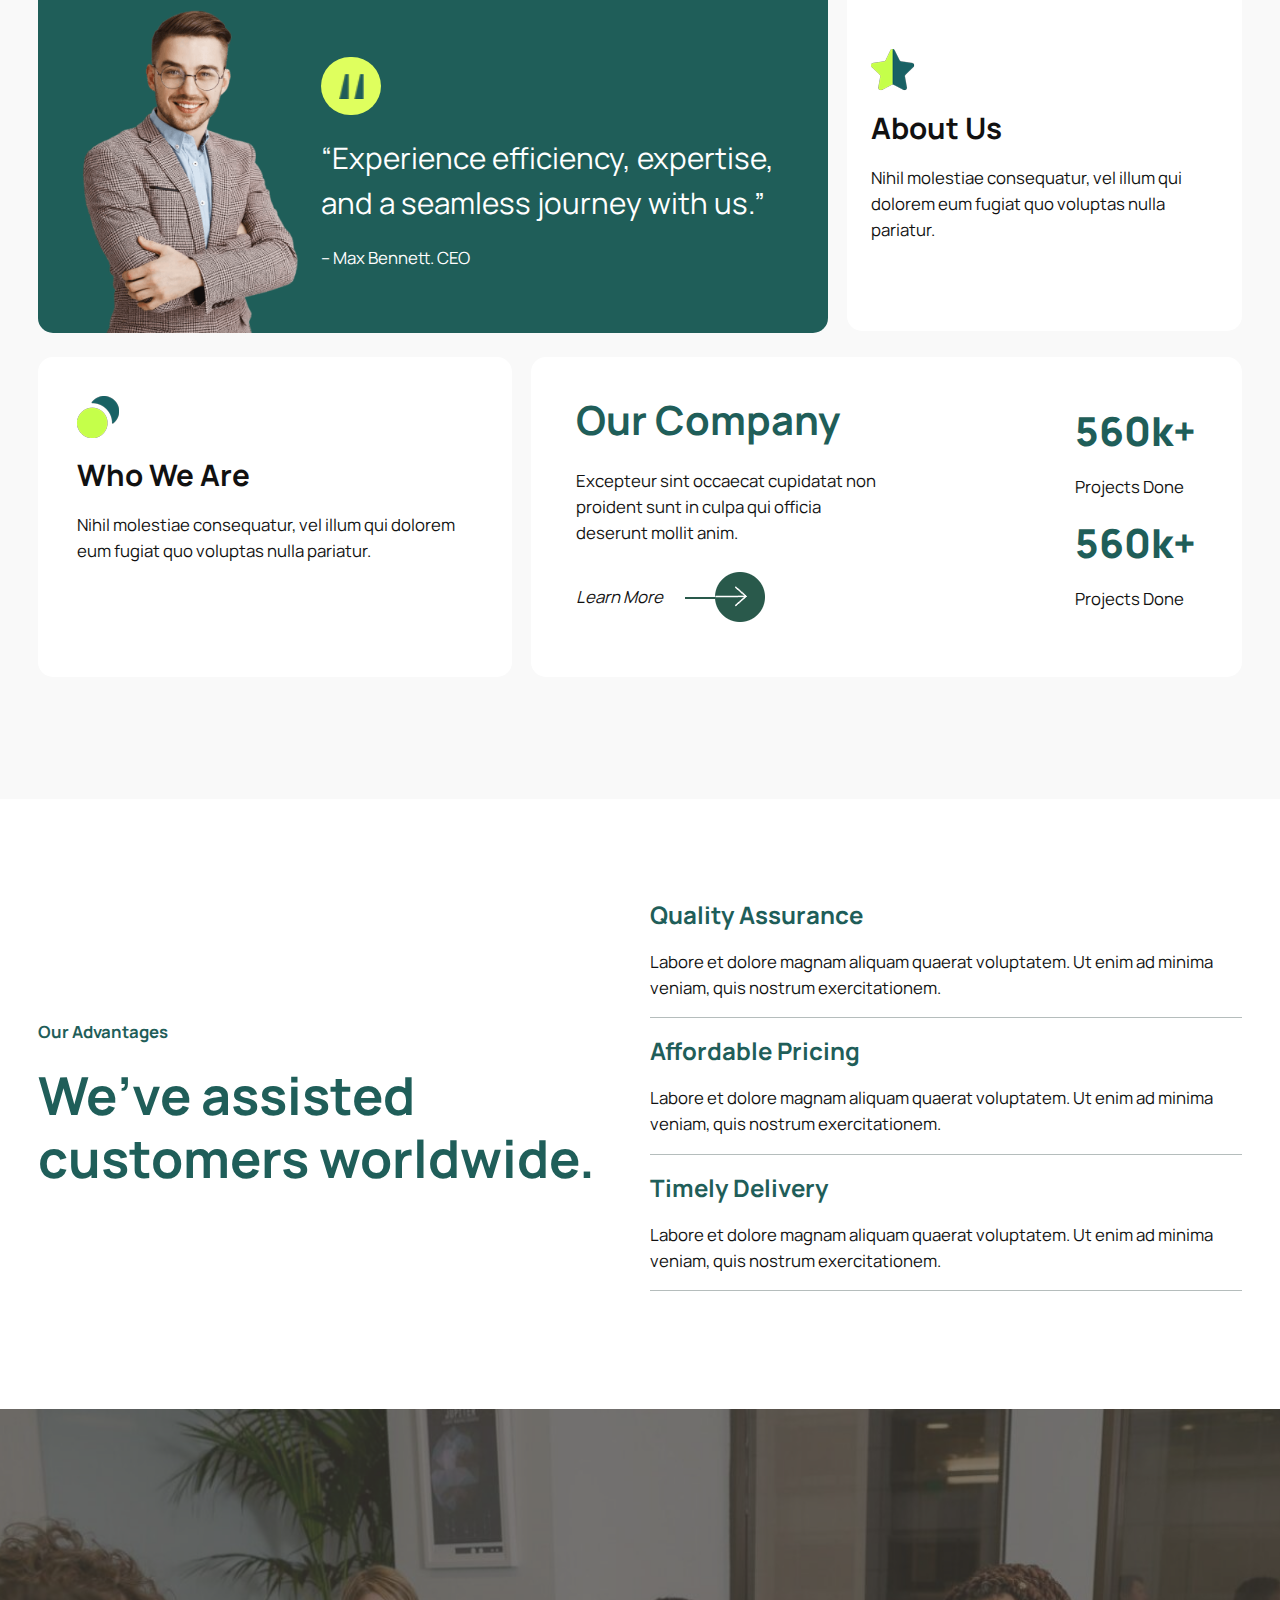
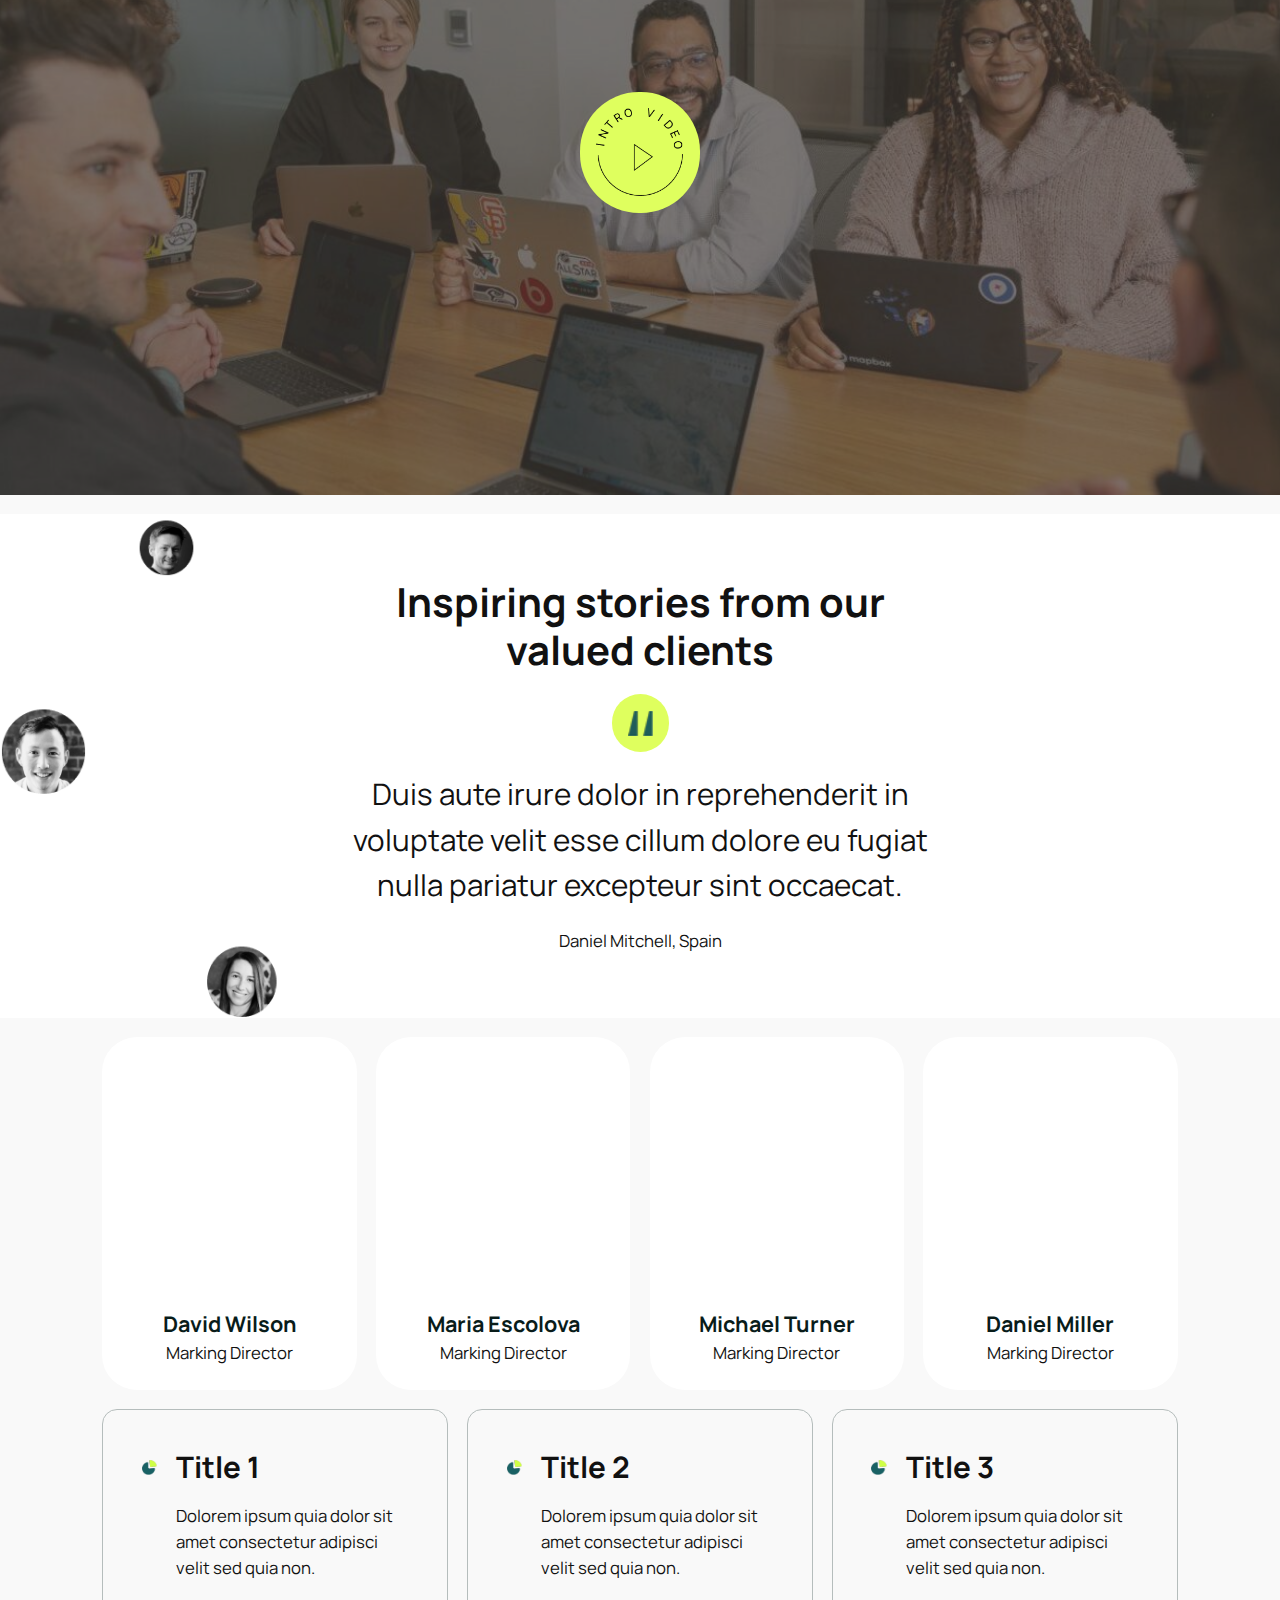
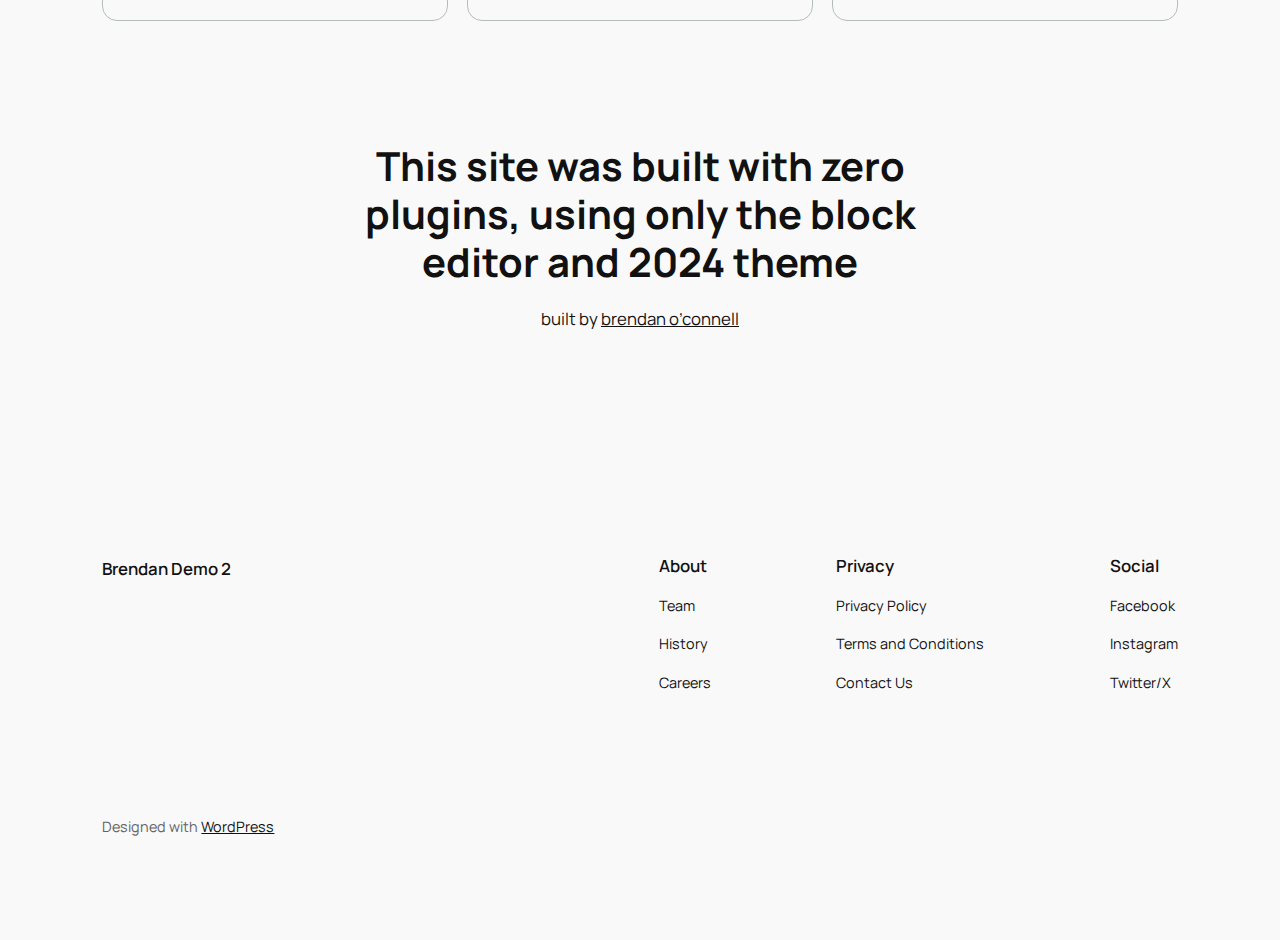
==== commit 017a0ccb: "Updated/Added simply-static-1-1719450584" ====
--- a/index.html
+++ b/index.html
@@ -178,7 +178,10 @@
 						<div class="wp-block-navigation__responsive-dialog" data-wp-bind--aria-modal="state.ariaModal" data-wp-bind--aria-label="state.ariaLabel" data-wp-bind--role="state.roleAttribute">
 							<button aria-label="Close menu" class="wp-block-navigation__responsive-container-close" data-wp-on--click="actions.closeMenuOnClick"><svg xmlns="http://www.w3.org/2000/svg" viewbox="0 0 24 24" width="24" height="24" aria-hidden="true" focusable="false"><path d="M13 11.8l6.1-6.3-1-1-6.1 6.2-6.1-6.2-1 1 6.1 6.3-6.5 6.7 1 1 6.5-6.6 6.5 6.6 1-1z"></path></svg></button>
 							<div class="wp-block-navigation__responsive-container-content" data-wp-watch="callbacks.focusFirstElement" id="modal-1-content">
-								<ul class="wp-block-navigation__container is-responsive items-justified-right wp-block-navigation"><ul class="wp-block-page-list"><li class="wp-block-pages-list__item current-menu-item wp-block-navigation-item open-on-hover-click menu-item-home"><a class="wp-block-pages-list__item__link wp-block-navigation-item__content" href="/" aria-current="page">Home</a></li></ul></ul>
+								<ul class="wp-block-navigation__container is-responsive items-justified-right wp-block-navigation"><ul class="wp-block-page-list">
+<li class="wp-block-pages-list__item wp-block-navigation-item open-on-hover-click"><a class="wp-block-pages-list__item__link wp-block-navigation-item__content" href="/contact/">Contact</a></li>
+<li class="wp-block-pages-list__item current-menu-item wp-block-navigation-item open-on-hover-click menu-item-home"><a class="wp-block-pages-list__item__link wp-block-navigation-item__content" href="/" aria-current="page">Home</a></li>
+</ul></ul>
 							</div>
 						</div>
 					</div>
--- a/wp-content/micro-themes/active-styles.css
+++ b/wp-content/micro-themes/active-styles.css
@@ -0,0 +1 @@
+@-webkit-keyframes fadeInUp{from{opacity:0;-webkit-transform:translate3d(0,100%,0);transform:translate3d(0,100%,0)}to{opacity:1;-webkit-transform:none;transform:none}}@keyframes fadeInUp{from{opacity:0;-webkit-transform:translate3d(0,100%,0);transform:translate3d(0,100%,0)}to{opacity:1;-webkit-transform:none;transform:none}}@-webkit-keyframes fadeIn{from{opacity:0}to{opacity:1}}@keyframes fadeIn{from{opacity:0}to{opacity:1}}.fadeinup .mt-inview.mt-inview{-webkit-animation-name:fadeInUp!important;animation-name:fadeInUp!important;-webkit-animation-duration:0.7s!important;animation-duration:0.7s!important}.fadeinup .wp-block-image .wp-image-35{-webkit-animation-name:fadeIn!important;animation-name:fadeIn!important;-webkit-animation-duration:0.5s!important;animation-duration:0.5s!important}.mctr-1h38vb{border-color:var(--wp--preset--color--base)!important}.border-mt{border:1px solid rgb(255,0,0)!important}.wp-block-group-is-layout-constrained .wp-elements-ce03c39d264e887297f5b47967004137{border:1px solid rgb(255,0,0)!important;border-radius:12px!important;-webkit-animation-name:fadeIn!important;animation-name:fadeIn!important;-webkit-animation-duration:0.8s!important;animation-duration:0.8s!important}.wp-container-core-columns-is-layout-1 p:nth-of-type(1){-webkit-animation-name:fadeIn!important;animation-name:fadeIn!important;-webkit-animation-duration:0.5s!important;animation-duration:0.5s!important}self.mt-inview{-webkit-animation-name:fadeIn!important;animation-name:fadeIn!important;-webkit-animation-duration:0.9s!important;animation-duration:0.9s!important}.wp-block-post-content-is-layout-constrained .wp-container-core-group-is-layout-33{-o-transition-property:background-color!important;-moz-transition-property:background-color!important;-webkit-transition-property:background-color!important;transition-property:background-color!important;-o-transition-duration:6s!important;-moz-transition-duration:6s!important;-webkit-transition-duration:6s!important;transition-duration:6s!important;-webkit-transition-timing-function:ease-in-out!important;transition-timing-function:ease-in-out!important}.wp-block-post-content-is-layout-constrained .wp-container-core-group-is-layout-33.mt-inview{background-color:var(--wp--preset--color--custom-primary-ultra-light)!important}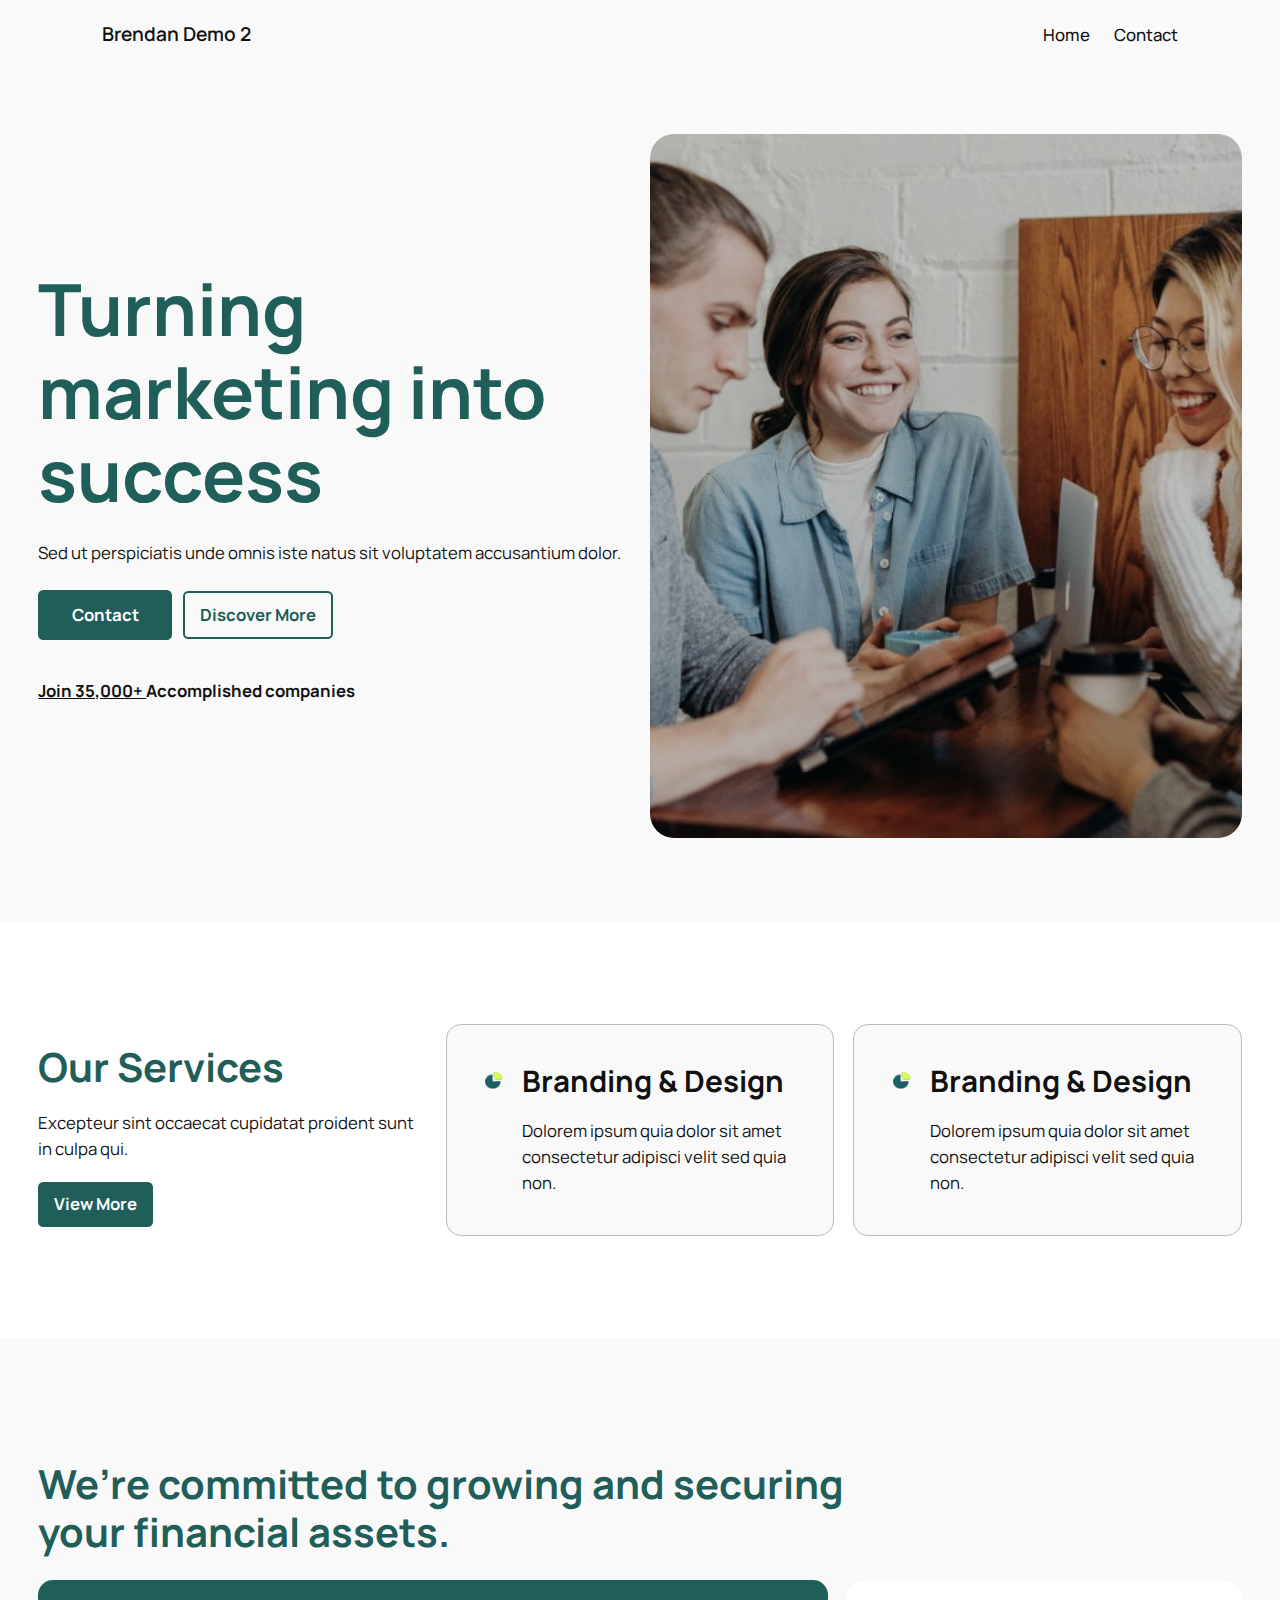
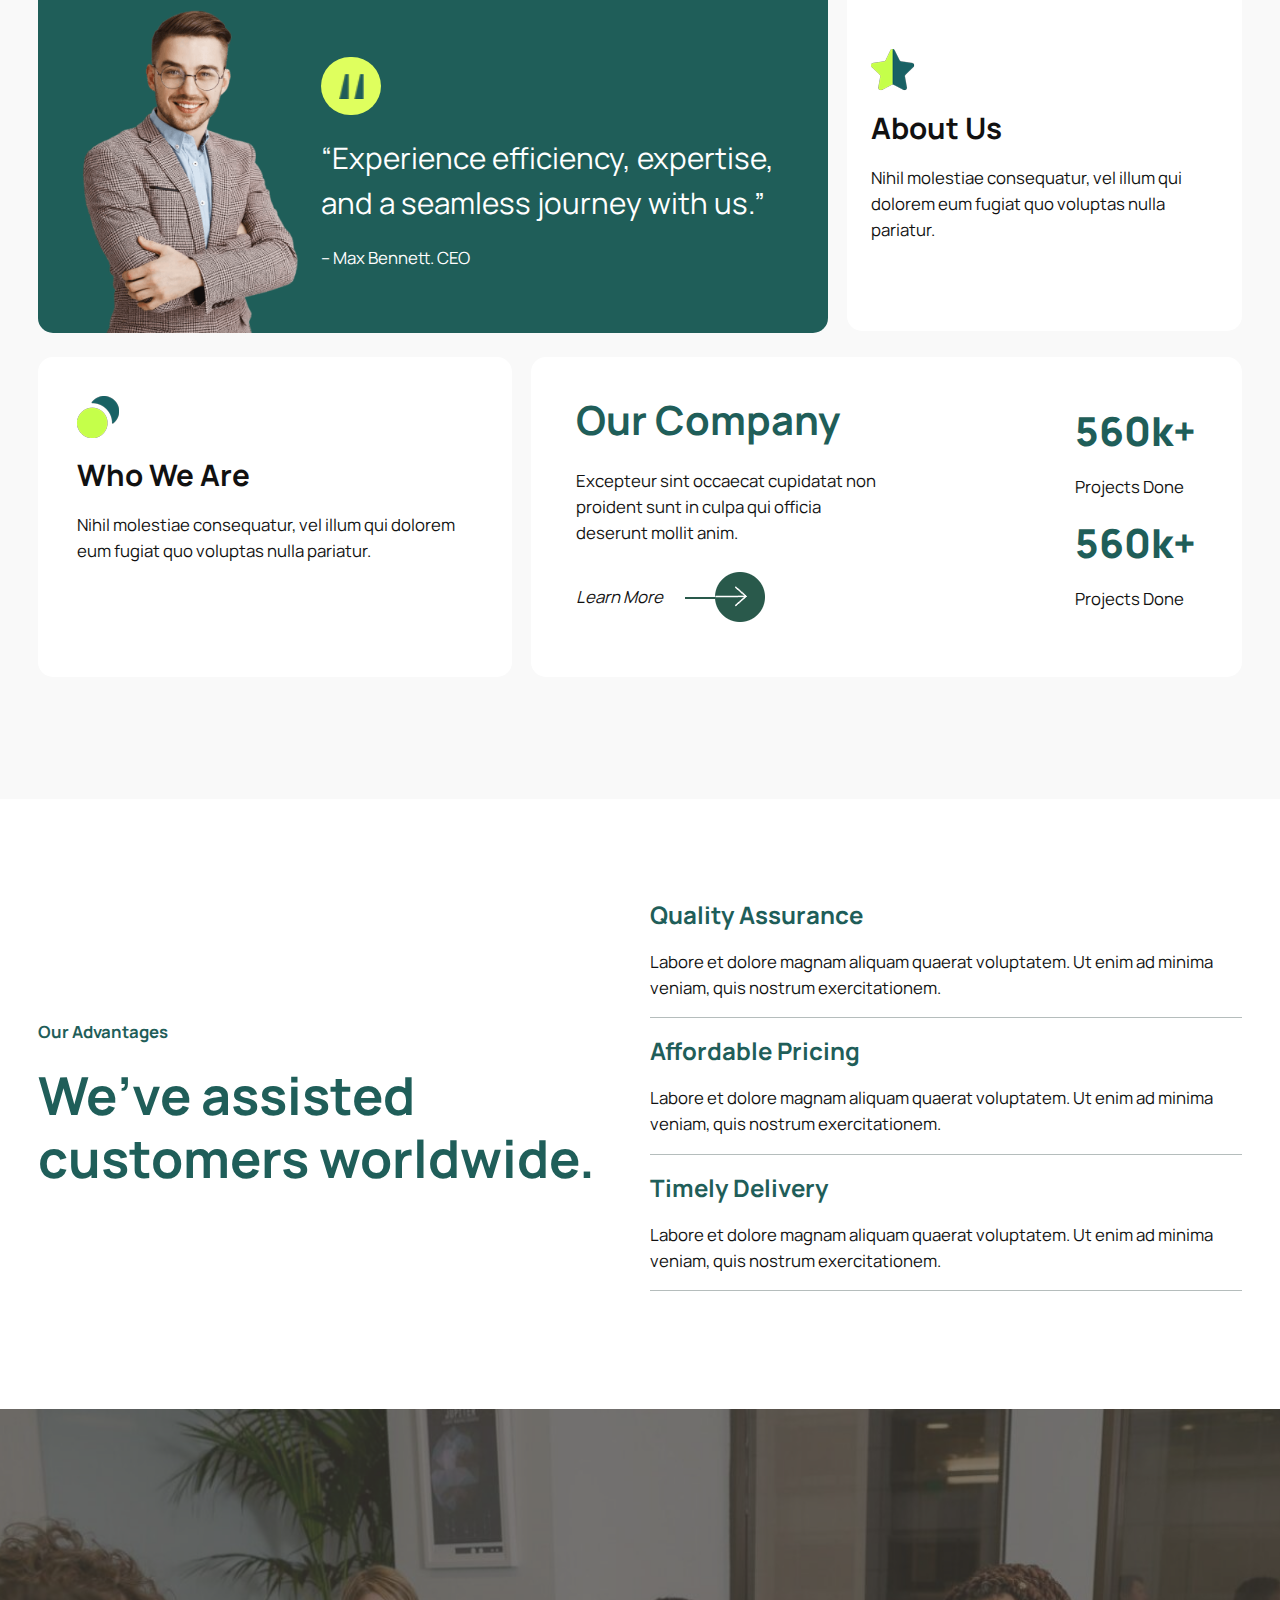
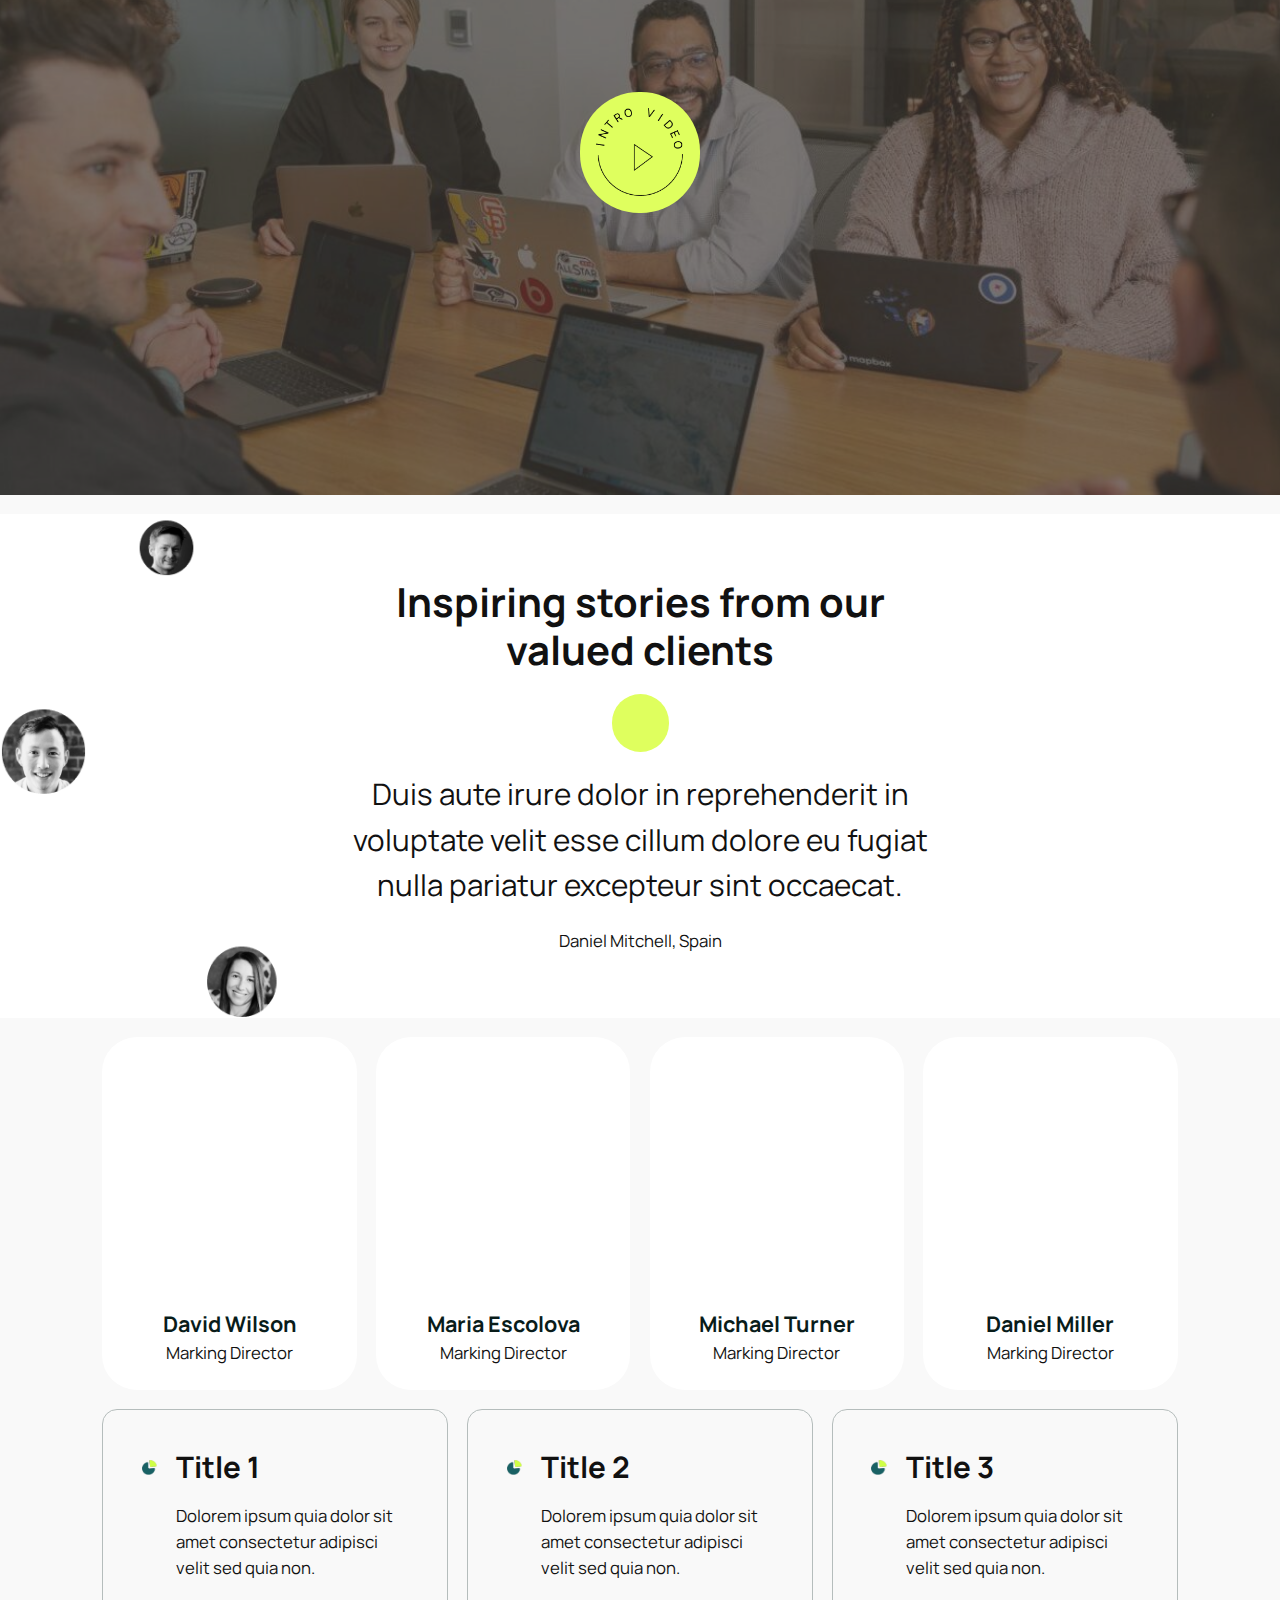
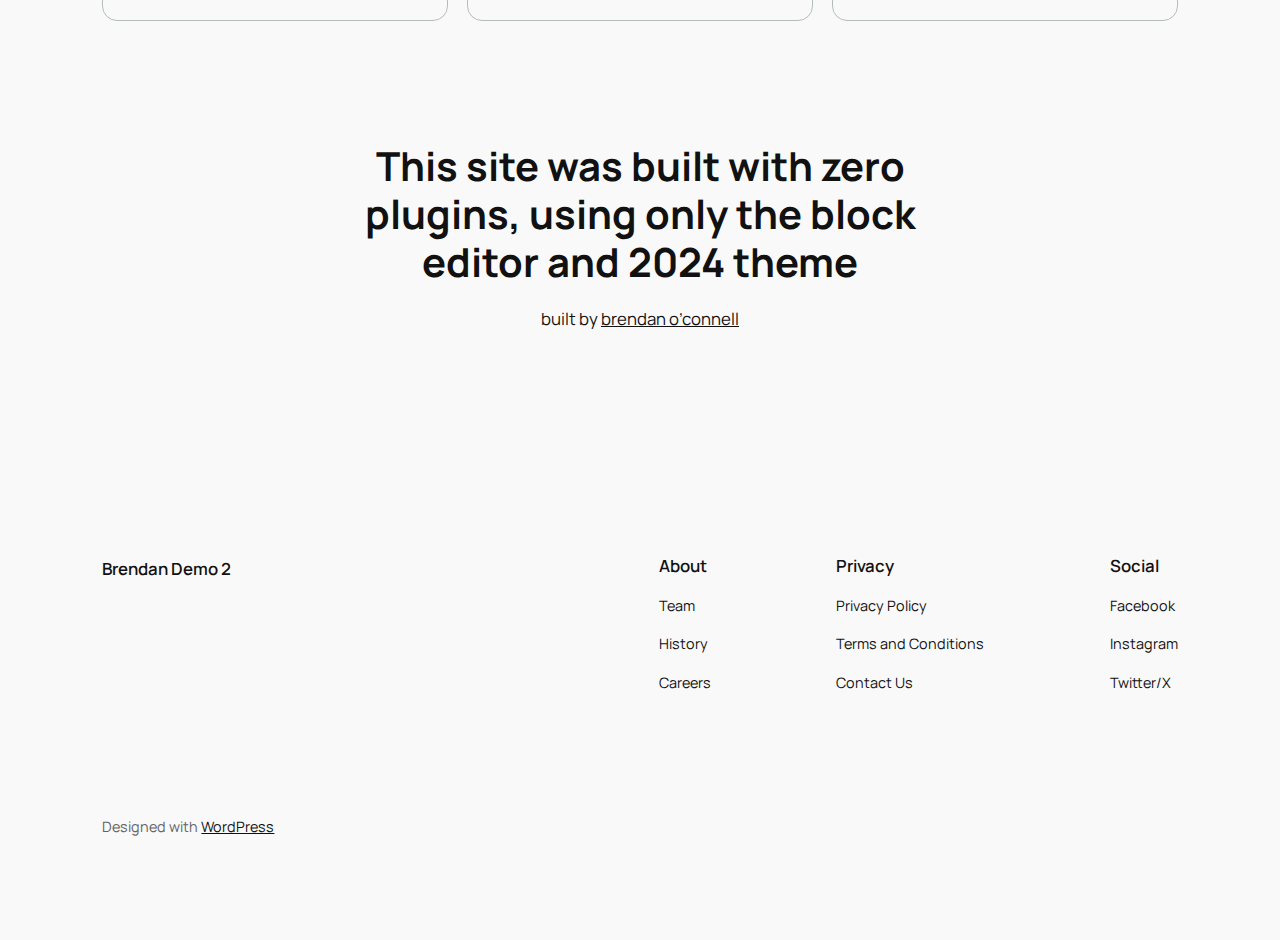
==== commit d0086f0e: "Updated/Added simply-static-1-1719450637" ====
--- a/index.html
+++ b/index.html
@@ -15,7 +15,15 @@
 <style id="wp-block-site-logo-inline-css">.wp-block-site-logo{box-sizing:border-box;line-height:0}.wp-block-site-logo a{display:inline-block;line-height:0}.wp-block-site-logo.is-default-size img{height:auto;width:120px}.wp-block-site-logo img{height:auto;max-width:100%}.wp-block-site-logo a,.wp-block-site-logo img{border-radius:inherit}.wp-block-site-logo.aligncenter{margin-left:auto;margin-right:auto;text-align:center}.wp-block-site-logo.is-style-rounded{border-radius:9999px}</style>
 <style id="wp-block-site-title-inline-css">.wp-block-site-title a{color:inherit}</style>
 <style id="wp-block-group-inline-css">.wp-block-group{box-sizing:border-box}</style>
-<style id="wp-block-page-list-inline-css">.wp-block-navigation .wp-block-page-list{align-items:var(--navigation-layout-align,initial);background-color:inherit;display:flex;flex-direction:var(--navigation-layout-direction,initial);flex-wrap:var(--navigation-layout-wrap,wrap);justify-content:var(--navigation-layout-justify,initial)}.wp-block-navigation .wp-block-navigation-item{background-color:inherit}</style>
+<style id="wp-block-navigation-link-inline-css">.wp-block-navigation .wp-block-navigation-item__label{overflow-wrap:break-word}.wp-block-navigation .wp-block-navigation-item__description{display:none}.link-ui-tools{border-top:1px solid #f0f0f0;padding:8px}.link-ui-block-inserter{padding-top:8px}.link-ui-block-inserter__back{margin-left:8px;text-transform:uppercase}.components-popover-pointer-events-trap{background-color:initial;cursor:pointer;inset:0;position:fixed;z-index:1000000}
+
+				.is-style-arrow-link .wp-block-navigation-item__label:after {
+					content: "\2197";
+					padding-inline-start: 0.25rem;
+					vertical-align: middle;
+					text-decoration: none;
+					display: inline-block;
+				}</style>
 <link rel="stylesheet" id="wp-block-navigation-css" href="/wp-includes/blocks/navigation/style.min.css?ver=6.5.3" media="all">
 <style id="wp-block-heading-inline-css">h1.has-background,h2.has-background,h3.has-background,h4.has-background,h5.has-background,h6.has-background{padding:1.25em 2.375em}h1.has-text-align-left[style*=writing-mode]:where([style*=vertical-lr]),h1.has-text-align-right[style*=writing-mode]:where([style*=vertical-rl]),h2.has-text-align-left[style*=writing-mode]:where([style*=vertical-lr]),h2.has-text-align-right[style*=writing-mode]:where([style*=vertical-rl]),h3.has-text-align-left[style*=writing-mode]:where([style*=vertical-lr]),h3.has-text-align-right[style*=writing-mode]:where([style*=vertical-rl]),h4.has-text-align-left[style*=writing-mode]:where([style*=vertical-lr]),h4.has-text-align-right[style*=writing-mode]:where([style*=vertical-rl]),h5.has-text-align-left[style*=writing-mode]:where([style*=vertical-lr]),h5.has-text-align-right[style*=writing-mode]:where([style*=vertical-rl]),h6.has-text-align-left[style*=writing-mode]:where([style*=vertical-lr]),h6.has-text-align-right[style*=writing-mode]:where([style*=vertical-rl]){rotate:180deg}
 
@@ -57,19 +65,10 @@
 	border-color: var(--wp--preset--color--contrast-2, var(--wp--preset--color--contrast, currentColor));
 }</style>
 <style id="wp-block-buttons-inline-css">.wp-block-buttons.is-vertical{flex-direction:column}.wp-block-buttons.is-vertical>.wp-block-button:last-child{margin-bottom:0}.wp-block-buttons>.wp-block-button{display:inline-block;margin:0}.wp-block-buttons.is-content-justification-left{justify-content:flex-start}.wp-block-buttons.is-content-justification-left.is-vertical{align-items:flex-start}.wp-block-buttons.is-content-justification-center{justify-content:center}.wp-block-buttons.is-content-justification-center.is-vertical{align-items:center}.wp-block-buttons.is-content-justification-right{justify-content:flex-end}.wp-block-buttons.is-content-justification-right.is-vertical{align-items:flex-end}.wp-block-buttons.is-content-justification-space-between{justify-content:space-between}.wp-block-buttons.aligncenter{text-align:center}.wp-block-buttons:not(.is-content-justification-space-between,.is-content-justification-right,.is-content-justification-left,.is-content-justification-center) .wp-block-button.aligncenter{margin-left:auto;margin-right:auto;width:100%}.wp-block-buttons[style*=text-decoration] .wp-block-button,.wp-block-buttons[style*=text-decoration] .wp-block-button__link{text-decoration:inherit}.wp-block-buttons.has-custom-font-size .wp-block-button__link{font-size:inherit}.wp-block-button.aligncenter{text-align:center}</style>
-<link rel="stylesheet" id="wp-block-image-css" href="/wp-includes/blocks/image/style.min.css?ver=6.5.3" media="all">
+<style id="wp-block-image-inline-css">.wp-block-image img{box-sizing:border-box;height:auto;max-width:100%;vertical-align:bottom}.wp-block-image[style*=border-radius] img,.wp-block-image[style*=border-radius]>a{border-radius:inherit}.wp-block-image.has-custom-border img{box-sizing:border-box}.wp-block-image.aligncenter{text-align:center}.wp-block-image.alignfull img,.wp-block-image.alignwide img{height:auto;width:100%}.wp-block-image .aligncenter,.wp-block-image .alignleft,.wp-block-image .alignright,.wp-block-image.aligncenter,.wp-block-image.alignleft,.wp-block-image.alignright{display:table}.wp-block-image .aligncenter>figcaption,.wp-block-image .alignleft>figcaption,.wp-block-image .alignright>figcaption,.wp-block-image.aligncenter>figcaption,.wp-block-image.alignleft>figcaption,.wp-block-image.alignright>figcaption{caption-side:bottom;display:table-caption}.wp-block-image .alignleft{float:left;margin:.5em 1em .5em 0}.wp-block-image .alignright{float:right;margin:.5em 0 .5em 1em}.wp-block-image .aligncenter{margin-left:auto;margin-right:auto}.wp-block-image figcaption{margin-bottom:1em;margin-top:.5em}.wp-block-image .is-style-rounded img,.wp-block-image.is-style-circle-mask img,.wp-block-image.is-style-rounded img{border-radius:9999px}@supports ((-webkit-mask-image:none) or (mask-image:none)) or (-webkit-mask-image:none){.wp-block-image.is-style-circle-mask img{border-radius:0;-webkit-mask-image:url('data:image/svg+xml;utf8,<svg viewBox="0 0 100 100" xmlns="http://www.w3.org/2000/svg"><circle cx="50" cy="50" r="50"/></svg>');mask-image:url('data:image/svg+xml;utf8,<svg viewBox="0 0 100 100" xmlns="http://www.w3.org/2000/svg"><circle cx="50" cy="50" r="50"/></svg>');mask-mode:alpha;-webkit-mask-position:center;mask-position:center;-webkit-mask-repeat:no-repeat;mask-repeat:no-repeat;-webkit-mask-size:contain;mask-size:contain}}.wp-block-image :where(.has-border-color){border-style:solid}.wp-block-image :where([style*=border-top-color]){border-top-style:solid}.wp-block-image :where([style*=border-right-color]){border-right-style:solid}.wp-block-image :where([style*=border-bottom-color]){border-bottom-style:solid}.wp-block-image :where([style*=border-left-color]){border-left-style:solid}.wp-block-image :where([style*=border-width]){border-style:solid}.wp-block-image :where([style*=border-top-width]){border-top-style:solid}.wp-block-image :where([style*=border-right-width]){border-right-style:solid}.wp-block-image :where([style*=border-bottom-width]){border-bottom-style:solid}.wp-block-image :where([style*=border-left-width]){border-left-style:solid}.wp-block-image figure{margin:0}.wp-lightbox-container{display:flex;flex-direction:column;position:relative}.wp-lightbox-container img{cursor:zoom-in}.wp-lightbox-container img:hover+button{opacity:1}.wp-lightbox-container button{align-items:center;-webkit-backdrop-filter:blur(16px) saturate(180%);backdrop-filter:blur(16px) saturate(180%);background-color:#5a5a5a40;border:none;border-radius:4px;cursor:zoom-in;display:flex;height:20px;justify-content:center;opacity:0;padding:0;position:absolute;right:16px;text-align:center;top:16px;transition:opacity .2s ease;width:20px;z-index:100}.wp-lightbox-container button:focus-visible{outline:3px auto #5a5a5a40;outline:3px auto -webkit-focus-ring-color;outline-offset:3px}.wp-lightbox-container button:hover{cursor:pointer;opacity:1}.wp-lightbox-container button:focus{opacity:1}.wp-lightbox-container button:focus,.wp-lightbox-container button:hover,.wp-lightbox-container button:not(:hover):not(:active):not(.has-background){background-color:#5a5a5a40;border:none}.wp-lightbox-overlay{box-sizing:border-box;cursor:zoom-out;height:100vh;left:0;overflow:hidden;position:fixed;top:0;visibility:hidden;width:100%;z-index:100000}.wp-lightbox-overlay .close-button{align-items:center;cursor:pointer;display:flex;justify-content:center;min-height:40px;min-width:40px;padding:0;position:absolute;right:calc(env(safe-area-inset-right) + 16px);top:calc(env(safe-area-inset-top) + 16px);z-index:5000000}.wp-lightbox-overlay .close-button:focus,.wp-lightbox-overlay .close-button:hover,.wp-lightbox-overlay .close-button:not(:hover):not(:active):not(.has-background){background:none;border:none}.wp-lightbox-overlay .lightbox-image-container{height:var(--wp--lightbox-container-height);left:50%;overflow:hidden;position:absolute;top:50%;transform:translate(-50%,-50%);transform-origin:top left;width:var(--wp--lightbox-container-width);z-index:9999999999}.wp-lightbox-overlay .wp-block-image{align-items:center;box-sizing:border-box;display:flex;height:100%;justify-content:center;margin:0;position:relative;transform-origin:0 0;width:100%;z-index:3000000}.wp-lightbox-overlay .wp-block-image img{height:var(--wp--lightbox-image-height);min-height:var(--wp--lightbox-image-height);min-width:var(--wp--lightbox-image-width);width:var(--wp--lightbox-image-width)}.wp-lightbox-overlay .wp-block-image figcaption{display:none}.wp-lightbox-overlay button{background:none;border:none}.wp-lightbox-overlay .scrim{background-color:#fff;height:100%;opacity:.9;position:absolute;width:100%;z-index:2000000}.wp-lightbox-overlay.active{animation:turn-on-visibility .25s both;visibility:visible}.wp-lightbox-overlay.active img{animation:turn-on-visibility .35s both}.wp-lightbox-overlay.show-closing-animation:not(.active){animation:turn-off-visibility .35s both}.wp-lightbox-overlay.show-closing-animation:not(.active) img{animation:turn-off-visibility .25s both}@media (prefers-reduced-motion:no-preference){.wp-lightbox-overlay.zoom.active{animation:none;opacity:1;visibility:visible}.wp-lightbox-overlay.zoom.active .lightbox-image-container{animation:lightbox-zoom-in .4s}.wp-lightbox-overlay.zoom.active .lightbox-image-container img{animation:none}.wp-lightbox-overlay.zoom.active .scrim{animation:turn-on-visibility .4s forwards}.wp-lightbox-overlay.zoom.show-closing-animation:not(.active){animation:none}.wp-lightbox-overlay.zoom.show-closing-animation:not(.active) .lightbox-image-container{animation:lightbox-zoom-out .4s}.wp-lightbox-overlay.zoom.show-closing-animation:not(.active) .lightbox-image-container img{animation:none}.wp-lightbox-overlay.zoom.show-closing-animation:not(.active) .scrim{animation:turn-off-visibility .4s forwards}}@keyframes turn-on-visibility{0%{opacity:0}to{opacity:1}}@keyframes turn-off-visibility{0%{opacity:1;visibility:visible}99%{opacity:0;visibility:visible}to{opacity:0;visibility:hidden}}@keyframes lightbox-zoom-in{0%{transform:translate(calc((-100vw + var(--wp--lightbox-scrollbar-width))/2 + var(--wp--lightbox-initial-left-position)),calc(-50vh + var(--wp--lightbox-initial-top-position))) scale(var(--wp--lightbox-scale))}to{transform:translate(-50%,-50%) scale(1)}}@keyframes lightbox-zoom-out{0%{transform:translate(-50%,-50%) scale(1);visibility:visible}99%{visibility:visible}to{transform:translate(calc((-100vw + var(--wp--lightbox-scrollbar-width))/2 + var(--wp--lightbox-initial-left-position)),calc(-50vh + var(--wp--lightbox-initial-top-position))) scale(var(--wp--lightbox-scale));visibility:hidden}}</style>
 <style id="wp-block-columns-inline-css">.wp-block-columns{align-items:normal!important;box-sizing:border-box;display:flex;flex-wrap:wrap!important}@media (min-width:782px){.wp-block-columns{flex-wrap:nowrap!important}}.wp-block-columns.are-vertically-aligned-top{align-items:flex-start}.wp-block-columns.are-vertically-aligned-center{align-items:center}.wp-block-columns.are-vertically-aligned-bottom{align-items:flex-end}@media (max-width:781px){.wp-block-columns:not(.is-not-stacked-on-mobile)>.wp-block-column{flex-basis:100%!important}}@media (min-width:782px){.wp-block-columns:not(.is-not-stacked-on-mobile)>.wp-block-column{flex-basis:0;flex-grow:1}.wp-block-columns:not(.is-not-stacked-on-mobile)>.wp-block-column[style*=flex-basis]{flex-grow:0}}.wp-block-columns.is-not-stacked-on-mobile{flex-wrap:nowrap!important}.wp-block-columns.is-not-stacked-on-mobile>.wp-block-column{flex-basis:0;flex-grow:1}.wp-block-columns.is-not-stacked-on-mobile>.wp-block-column[style*=flex-basis]{flex-grow:0}:where(.wp-block-columns){margin-bottom:1.75em}:where(.wp-block-columns.has-background){padding:1.25em 2.375em}.wp-block-column{flex-grow:1;min-width:0;overflow-wrap:break-word;word-break:break-word}.wp-block-column.is-vertically-aligned-top{align-self:flex-start}.wp-block-column.is-vertically-aligned-center{align-self:center}.wp-block-column.is-vertically-aligned-bottom{align-self:flex-end}.wp-block-column.is-vertically-aligned-stretch{align-self:stretch}.wp-block-column.is-vertically-aligned-bottom,.wp-block-column.is-vertically-aligned-center,.wp-block-column.is-vertically-aligned-top{width:100%}</style>
 <style id="wp-block-separator-inline-css">@charset "UTF-8";.wp-block-separator{border:none;border-top:2px solid}.wp-block-separator.is-style-dots{background:none!important;border:none;height:auto;line-height:1;text-align:center}.wp-block-separator.is-style-dots:before{color:currentColor;content:"···";font-family:serif;font-size:1.5em;letter-spacing:2em;padding-left:2em}</style>
 <link rel="stylesheet" id="wp-block-cover-css" href="/wp-includes/blocks/cover/style.min.css?ver=6.5.3" media="all">
-<style id="wp-block-navigation-link-inline-css">.wp-block-navigation .wp-block-navigation-item__label{overflow-wrap:break-word}.wp-block-navigation .wp-block-navigation-item__description{display:none}.link-ui-tools{border-top:1px solid #f0f0f0;padding:8px}.link-ui-block-inserter{padding-top:8px}.link-ui-block-inserter__back{margin-left:8px;text-transform:uppercase}.components-popover-pointer-events-trap{background-color:initial;cursor:pointer;inset:0;position:fixed;z-index:1000000}
-
-				.is-style-arrow-link .wp-block-navigation-item__label:after {
-					content: "\2197";
-					padding-inline-start: 0.25rem;
-					vertical-align: middle;
-					text-decoration: none;
-					display: inline-block;
-				}</style>
 <style id="wp-emoji-styles-inline-css">img.wp-smiley, img.emoji {
 		display: inline !important;
 		border: none !important;
@@ -178,10 +177,10 @@
 						<div class="wp-block-navigation__responsive-dialog" data-wp-bind--aria-modal="state.ariaModal" data-wp-bind--aria-label="state.ariaLabel" data-wp-bind--role="state.roleAttribute">
 							<button aria-label="Close menu" class="wp-block-navigation__responsive-container-close" data-wp-on--click="actions.closeMenuOnClick"><svg xmlns="http://www.w3.org/2000/svg" viewbox="0 0 24 24" width="24" height="24" aria-hidden="true" focusable="false"><path d="M13 11.8l6.1-6.3-1-1-6.1 6.2-6.1-6.2-1 1 6.1 6.3-6.5 6.7 1 1 6.5-6.6 6.5 6.6 1-1z"></path></svg></button>
 							<div class="wp-block-navigation__responsive-container-content" data-wp-watch="callbacks.focusFirstElement" id="modal-1-content">
-								<ul class="wp-block-navigation__container is-responsive items-justified-right wp-block-navigation"><ul class="wp-block-page-list">
-<li class="wp-block-pages-list__item wp-block-navigation-item open-on-hover-click"><a class="wp-block-pages-list__item__link wp-block-navigation-item__content" href="/contact/">Contact</a></li>
-<li class="wp-block-pages-list__item current-menu-item wp-block-navigation-item open-on-hover-click menu-item-home"><a class="wp-block-pages-list__item__link wp-block-navigation-item__content" href="/" aria-current="page">Home</a></li>
-</ul></ul>
+								<ul class="wp-block-navigation__container is-responsive items-justified-right wp-block-navigation">
+<li class=" wp-block-navigation-item current-menu-item wp-block-navigation-link"><a class="wp-block-navigation-item__content" href="/" aria-current="page"><span class="wp-block-navigation-item__label">Home</span></a></li>
+<li class=" wp-block-navigation-item wp-block-navigation-link"><a class="wp-block-navigation-item__content" href="/contact/"><span class="wp-block-navigation-item__label">Contact</span></a></li>
+</ul>
 							</div>
 						</div>
 					</div>
